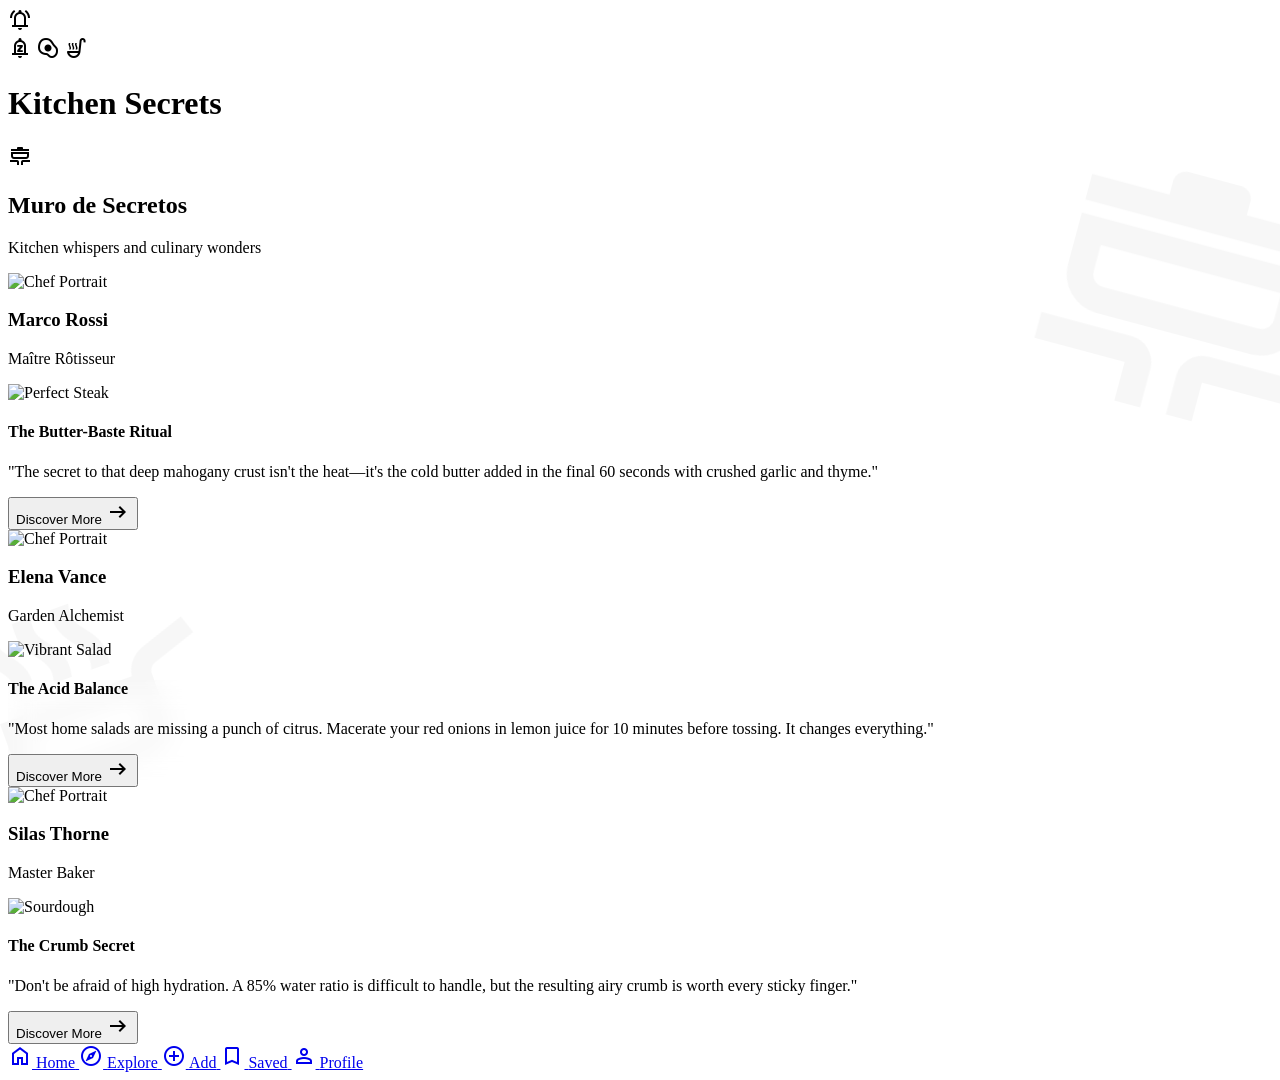
==== index.html @ 287eb317 "feat: Kitchen Secrets app v4 - Feed editorial con recetas reales (Unsplash) - Sistema XP/Badges con " ====
<!DOCTYPE html>

<html class="light" lang="es"><head>
<meta charset="utf-8"/>
<meta content="width=device-width, initial-scale=1.0" name="viewport"/>
<script src="https://cdn.tailwindcss.com?plugins=forms,container-queries"></script>
<link href="https://fonts.googleapis.com/css2?family=Plus+Jakarta+Sans:wght@400;500;600;700;800&amp;family=Be_Vietnam_Pro:wght@300;400;500;700;800&amp;display=swap" rel="stylesheet"/>
<link href="https://fonts.googleapis.com/css2?family=Material+Symbols+Outlined:wght,FILL@100..700,0..1&amp;display=swap" rel="stylesheet"/>
<link href="https://fonts.googleapis.com/css2?family=Material+Symbols+Outlined:wght,FILL@100..700,0..1&amp;display=swap" rel="stylesheet"/>
<style>
        .material-symbols-outlined {
            font-variation-settings: 'FILL' 0, 'wght' 400, 'GRAD' 0, 'opsz' 24;
            display: inline-block;
            line-height: 1;
            text-transform: none;
            letter-spacing: normal;
            word-wrap: normal;
            white-space: nowrap;
            direction: ltr;
        }
        .glass-card {
            background: rgba(255, 255, 255, 0.03);
            backdrop-filter: blur(12px);
            -webkit-backdrop-filter: blur(12px);
        }
        .watermark-pot {
            position: fixed;
            top: 15%;
            right: -5%;
            font-size: 20rem;
            opacity: 0.03;
            pointer-events: none;
            z-index: 0;
            transform: rotate(15deg);
        }
        .watermark-whisk {
            position: fixed;
            bottom: 10%;
            left: -2%;
            font-size: 15rem;
            opacity: 0.03;
            pointer-events: none;
            z-index: 0;
            transform: rotate(-20deg);
        }
    </style>
<script id="tailwind-config">
        tailwind.config = {
            darkMode: "class",
            theme: {
                extend: {
                    colors: {
                        "tertiary-dim": "#654c00",
                        "error-dim": "#a70138",
                        "on-primary-container": "#4a0800",
                        "surface-tint": "#b22200",
                        "secondary-fixed": "#6bfe9c",
                        "inverse-surface": "#000f1e",
                        "tertiary": "#745700",
                        "error": "#b41340",
                        "surface-container-lowest": "#ffffff",
                        "on-error": "#ffefef",
                        "error-container": "#f74b6d",
                        "surface": "#f2f7ff",
                        "inverse-on-surface": "#8c9fb4",
                        "surface-container-low": "#e8f2ff",
                        "primary-fixed": "#ff785a",
                        "surface-bright": "#f2f7ff",
                        "tertiary-fixed": "#ffc300",
                        "on-tertiary-container": "#574000",
                        "on-primary-fixed": "#000000",
                        "on-surface-variant": "#4b5d70",
                        "surface-container-highest": "#c4e0ff",
                        "secondary": "#006a35",
                        "primary-container": "#ff785a",
                        "on-secondary": "#cdffd4",
                        "on-tertiary-fixed": "#3f2e00",
                        "primary-dim": "#9c1c00",
                        "surface-container-high": "#cee5ff",
                        "secondary-dim": "#005c2d",
                        "background": "#f2f7ff",
                        "secondary-container": "#6bfe9c",
                        "surface-container": "#d9eaff",
                        "on-tertiary": "#fff1da",
                        "on-surface": "#1e3042",
                        "on-secondary-container": "#005f2f",
                        "surface-dim": "#bad7f8",
                        "on-primary": "#ffefec",
                        "on-background": "#1e3042",
                        "surface-variant": "#c4e0ff",
                        "outline": "#66798d",
                        "on-secondary-fixed-variant": "#006a35",
                        "on-secondary-fixed": "#004a23",
                        "outline-variant": "#9cafc5",
                        "inverse-primary": "#fe5733",
                        "primary-fixed-dim": "#ff5c39",
                        "on-tertiary-fixed-variant": "#624900",
                        "secondary-fixed-dim": "#5bef90",
                        "on-error-container": "#510017",
                        "tertiary-fixed-dim": "#eeb600",
                        "primary": "#b22200",
                        "tertiary-container": "#ffc300",
                        "on-primary-fixed-variant": "#5b0c00"
                    },
                    fontFamily: {
                        "headline": ["Plus Jakarta Sans"],
                        "body": ["Be Vietnam Pro"],
                        "label": ["Be Vietnam Pro"]
                    },
                    borderRadius: {"DEFAULT": "0.25rem", "lg": "0.5rem", "xl": "0.75rem", "full": "9999px"},
                },
            },
        }
    </script>
<style>
    body {
      min-height: max(884px, 100dvh);
    }
  </style>
  </head>
<body class="bg-[#1e3042] text-on-primary font-body antialiased min-h-screen">
<!-- Watermarks -->
<span class="material-symbols-outlined watermark-pot text-outline-variant" data-icon="cooking">cooking</span>
<span class="material-symbols-outlined watermark-whisk text-outline-variant" data-icon="skillet">skillet</span>
<!-- TopAppBar -->
<header class="fixed top-0 w-full z-50 bg-gray-900/70 backdrop-blur-xl shadow-2xl shadow-black/20 flex justify-between items-center px-6 h-20 w-full">
<div class="flex items-center gap-4">
<span class="material-symbols-outlined text-orange-700 dark:text-orange-500 text-2xl hover:scale-110 transition-transform duration-200" data-icon="notifications_active">notifications_active</span>
<div class="flex items-center gap-2">
<span class="material-symbols-outlined text-primary-fixed" data-icon="notifications_paused">notifications_paused</span>
<span class="material-symbols-outlined text-primary-fixed" data-icon="egg_alt">egg_alt</span>
<span class="material-symbols-outlined text-primary-fixed" data-icon="soup_kitchen">soup_kitchen</span>
</div>
</div>
<h1 class="text-2xl font-black text-orange-700 dark:text-orange-500 uppercase tracking-tighter font-headline">Kitchen Secrets</h1>
<div class="flex items-center gap-4">
<span class="material-symbols-outlined text-orange-700 dark:text-orange-500 text-2xl hover:scale-110 transition-transform duration-200" data-icon="cooking">cooking</span>
</div>
</header>
<main class="pt-28 pb-32 max-w-2xl mx-auto px-4 relative z-10">
<!-- Feed Title -->
<div class="mb-10 text-center">
<h2 class="font-headline text-5xl font-extrabold tracking-tighter text-surface-container-lowest mb-2">Muro de Secretos</h2>
<p class="text-outline-variant font-medium tracking-wide text-sm uppercase">Kitchen whispers and culinary wonders</p>
</div>
<!-- Social Feed List -->
<div class="flex flex-col gap-12">
<!-- Post 1: The Steak -->
<article class="group">
<div class="flex items-center gap-4 mb-4">
<div class="w-12 h-12 rounded-full overflow-hidden border-2 border-primary-fixed">
<img alt="Chef Portrait" class="w-full h-full object-cover" data-alt="Portrait of a smiling professional chef" src="https://lh3.googleusercontent.com/aida-public/[base64]"/>
</div>
<div>
<h3 class="font-headline font-bold text-white text-lg leading-tight">Marco Rossi</h3>
<p class="text-xs text-primary-fixed font-bold uppercase tracking-widest">Maître Rôtisseur</p>
</div>
</div>
<div class="relative overflow-hidden rounded-xl bg-gray-900 shadow-2xl">
<img alt="Perfect Steak" class="w-full h-[450px] object-cover group-hover:scale-105 transition-transform duration-700 ease-out" data-alt="A juicy perfectly cooked ribeye steak on a wooden board" src="https://lh3.googleusercontent.com/aida-public/[base64]"/>
<div class="absolute inset-0 bg-gradient-to-t from-black/80 via-transparent to-transparent"></div>
<div class="absolute bottom-0 left-0 p-8 w-full">
<div class="glass-card p-6 rounded-xl border border-white/10">
<h4 class="font-headline text-2xl font-bold text-white mb-2">The Butter-Baste Ritual</h4>
<p class="text-surface-container-highest/90 text-sm font-body leading-relaxed mb-6">"The secret to that deep mahogany crust isn't the heat—it's the cold butter added in the final 60 seconds with crushed garlic and thyme."</p>
<button class="bg-primary hover:bg-primary-fixed-dim text-white font-bold py-3 px-8 rounded-full flex items-center justify-center gap-2 w-full transition-all active:scale-95">
<span class="text-sm tracking-widest uppercase">Discover More</span>
<span class="material-symbols-outlined text-lg" data-icon="arrow_right_alt">arrow_right_alt</span>
</button>
</div>
</div>
</div>
</article>
<!-- Post 2: Vibrant Salad -->
<article class="group">
<div class="flex items-center gap-4 mb-4">
<div class="w-12 h-12 rounded-full overflow-hidden border-2 border-secondary-fixed">
<img alt="Chef Portrait" class="w-full h-full object-cover" data-alt="Portrait of a young female pastry chef" src="https://lh3.googleusercontent.com/aida-public/[base64]"/>
</div>
<div>
<h3 class="font-headline font-bold text-white text-lg leading-tight">Elena Vance</h3>
<p class="text-xs text-secondary-fixed font-bold uppercase tracking-widest">Garden Alchemist</p>
</div>
</div>
<div class="relative overflow-hidden rounded-xl bg-gray-900 shadow-2xl">
<img alt="Vibrant Salad" class="w-full h-[450px] object-cover group-hover:scale-105 transition-transform duration-700 ease-out" data-alt="A colorful bowl of fresh Mediterranean salad with feta and olives" src="https://lh3.googleusercontent.com/aida-public/[base64]"/>
<div class="absolute inset-0 bg-gradient-to-t from-black/80 via-transparent to-transparent"></div>
<div class="absolute bottom-0 left-0 p-8 w-full">
<div class="glass-card p-6 rounded-xl border border-white/10">
<h4 class="font-headline text-2xl font-bold text-white mb-2">The Acid Balance</h4>
<p class="text-surface-container-highest/90 text-sm font-body leading-relaxed mb-6">"Most home salads are missing a punch of citrus. Macerate your red onions in lemon juice for 10 minutes before tossing. It changes everything."</p>
<button class="bg-primary hover:bg-primary-fixed-dim text-white font-bold py-3 px-8 rounded-full flex items-center justify-center gap-2 w-full transition-all active:scale-95">
<span class="text-sm tracking-widest uppercase">Discover More</span>
<span class="material-symbols-outlined text-lg" data-icon="arrow_right_alt">arrow_right_alt</span>
</button>
</div>
</div>
</div>
</article>
<!-- Post 3: Artisan Bread -->
<article class="group">
<div class="flex items-center gap-4 mb-4">
<div class="w-12 h-12 rounded-full overflow-hidden border-2 border-tertiary-fixed">
<img alt="Chef Portrait" class="w-full h-full object-cover" data-alt="Portrait of an older artisan baker" src="https://lh3.googleusercontent.com/aida-public/[base64]"/>
</div>
<div>
<h3 class="font-headline font-bold text-white text-lg leading-tight">Silas Thorne</h3>
<p class="text-xs text-tertiary-fixed font-bold uppercase tracking-widest">Master Baker</p>
</div>
</div>
<div class="relative overflow-hidden rounded-xl bg-gray-900 shadow-2xl">
<img alt="Sourdough" class="w-full h-[450px] object-cover group-hover:scale-105 transition-transform duration-700 ease-out" data-alt="Crispy golden artisan sourdough bread being sliced" src="https://lh3.googleusercontent.com/aida-public/[base64]"/>
<div class="absolute inset-0 bg-gradient-to-t from-black/80 via-transparent to-transparent"></div>
<div class="absolute bottom-0 left-0 p-8 w-full">
<div class="glass-card p-6 rounded-xl border border-white/10">
<h4 class="font-headline text-2xl font-bold text-white mb-2">The Crumb Secret</h4>
<p class="text-surface-container-highest/90 text-sm font-body leading-relaxed mb-6">"Don't be afraid of high hydration. A 85% water ratio is difficult to handle, but the resulting airy crumb is worth every sticky finger."</p>
<button class="bg-primary hover:bg-primary-fixed-dim text-white font-bold py-3 px-8 rounded-full flex items-center justify-center gap-2 w-full transition-all active:scale-95">
<span class="text-sm tracking-widest uppercase">Discover More</span>
<span class="material-symbols-outlined text-lg" data-icon="arrow_right_alt">arrow_right_alt</span>
</button>
</div>
</div>
</div>
</article>
</div>
</main>
<!-- BottomNavBar -->
<nav class="fixed bottom-0 left-0 w-full z-50 bg-gray-900/80 backdrop-blur-2xl rounded-t-[2.5rem] border-t border-white/5 flex justify-around items-center px-4 pb-6 pt-2 shadow-[0_-10px_40px_rgba(0,0,0,0.4)]">
<a class="flex flex-col items-center justify-center text-gray-500 p-2 hover:text-orange-400 transition-colors" href="#">
<span class="material-symbols-outlined mb-1" data-icon="home">home</span>
<span class="font-['Be_Vietnam_Pro'] text-[11px] font-bold uppercase tracking-widest">Home</span>
</a>
<a class="flex flex-col items-center justify-center bg-orange-700/20 text-orange-500 rounded-full p-3 scale-110 -translate-y-2 transition-all" href="#">
<span class="material-symbols-outlined mb-1" data-icon="explore">explore</span>
<span class="font-['Be_Vietnam_Pro'] text-[11px] font-bold uppercase tracking-widest">Explore</span>
</a>
<a class="flex flex-col items-center justify-center text-gray-500 p-2 hover:text-orange-400 transition-colors" href="#">
<span class="material-symbols-outlined mb-1" data-icon="add_circle">add_circle</span>
<span class="font-['Be_Vietnam_Pro'] text-[11px] font-bold uppercase tracking-widest">Add</span>
</a>
<a class="flex flex-col items-center justify-center text-gray-500 p-2 hover:text-orange-400 transition-colors" href="#">
<span class="material-symbols-outlined mb-1" data-icon="bookmark">bookmark</span>
<span class="font-['Be_Vietnam_Pro'] text-[11px] font-bold uppercase tracking-widest">Saved</span>
</a>
<a class="flex flex-col items-center justify-center text-gray-500 p-2 hover:text-orange-400 transition-colors" href="#">
<span class="material-symbols-outlined mb-1" data-icon="person">person</span>
<span class="font-['Be_Vietnam_Pro'] text-[11px] font-bold uppercase tracking-widest">Profile</span>
</a>
</nav>
</body></html>
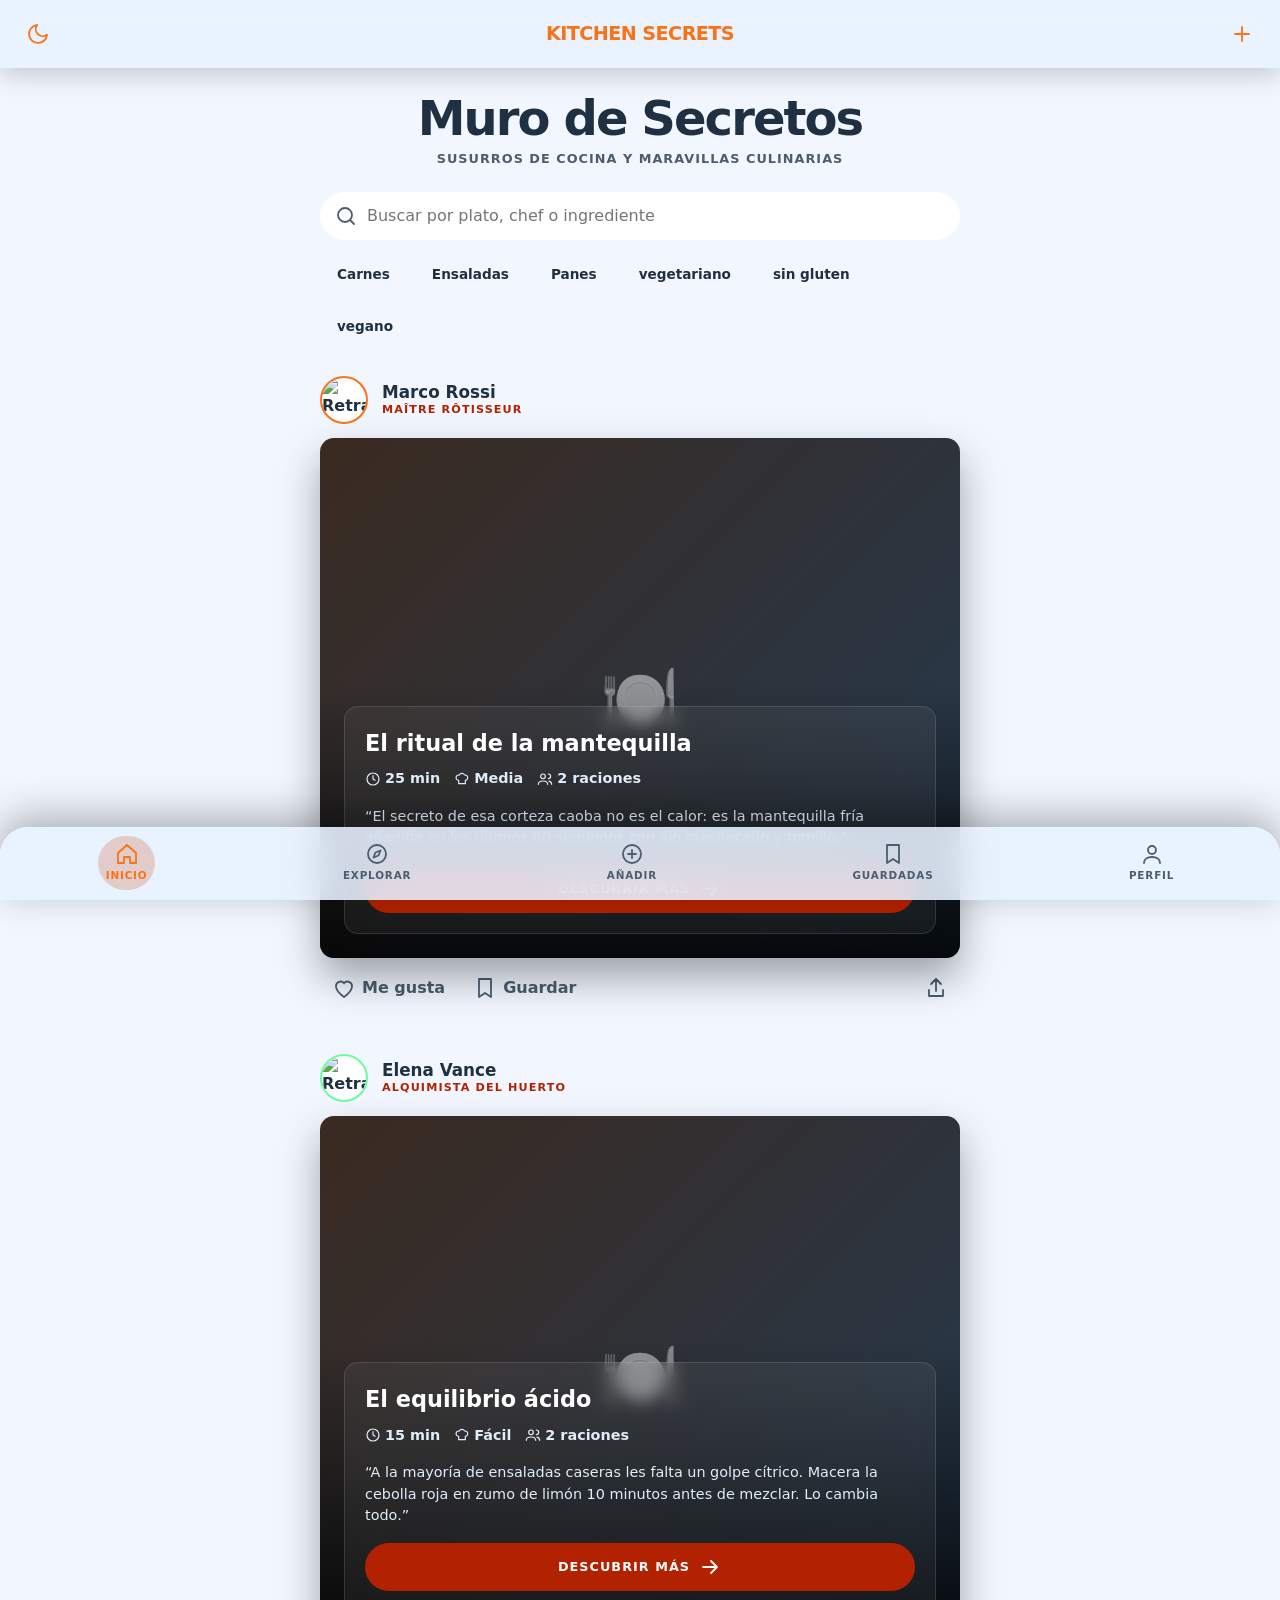
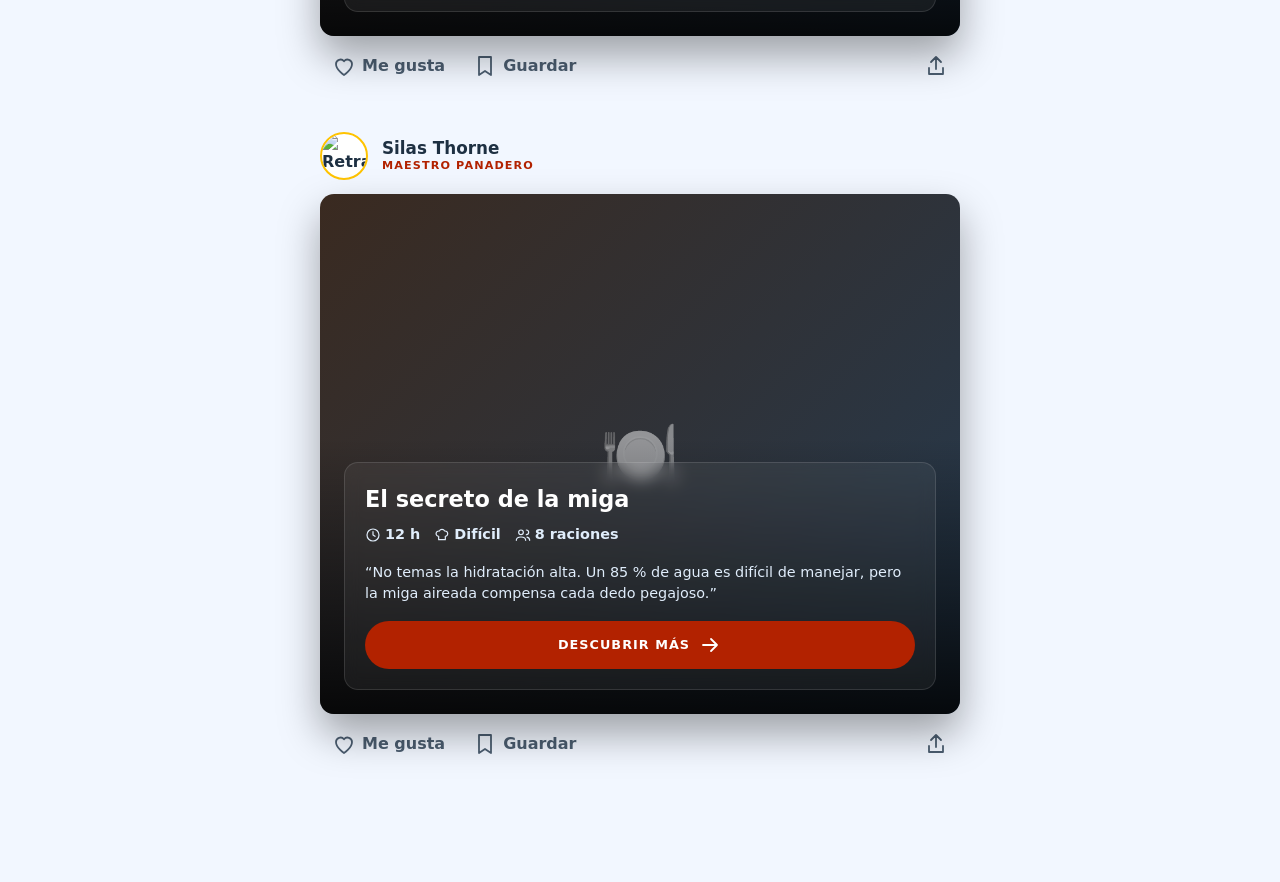
==== commit 84f93d6f: "Convierte la maqueta en una app funcional Sustituye Tailwind CDN y fuentes externas por CSS propio, " ====
--- a/index.html
+++ b/index.html
@@ -1,251 +1,34 @@
-<!DOCTYPE html>
-
-<html class="light" lang="es"><head>
-<meta charset="utf-8"/>
-<meta content="width=device-width, initial-scale=1.0" name="viewport"/>
-<script src="https://cdn.tailwindcss.com?plugins=forms,container-queries"></script>
-<link href="https://fonts.googleapis.com/css2?family=Plus+Jakarta+Sans:wght@400;500;600;700;800&amp;family=Be_Vietnam_Pro:wght@300;400;500;700;800&amp;display=swap" rel="stylesheet"/>
-<link href="https://fonts.googleapis.com/css2?family=Material+Symbols+Outlined:wght,FILL@100..700,0..1&amp;display=swap" rel="stylesheet"/>
-<link href="https://fonts.googleapis.com/css2?family=Material+Symbols+Outlined:wght,FILL@100..700,0..1&amp;display=swap" rel="stylesheet"/>
-<style>
-        .material-symbols-outlined {
-            font-variation-settings: 'FILL' 0, 'wght' 400, 'GRAD' 0, 'opsz' 24;
-            display: inline-block;
-            line-height: 1;
-            text-transform: none;
-            letter-spacing: normal;
-            word-wrap: normal;
-            white-space: nowrap;
-            direction: ltr;
-        }
-        .glass-card {
-            background: rgba(255, 255, 255, 0.03);
-            backdrop-filter: blur(12px);
-            -webkit-backdrop-filter: blur(12px);
-        }
-        .watermark-pot {
-            position: fixed;
-            top: 15%;
-            right: -5%;
-            font-size: 20rem;
-            opacity: 0.03;
-            pointer-events: none;
-            z-index: 0;
-            transform: rotate(15deg);
-        }
-        .watermark-whisk {
-            position: fixed;
-            bottom: 10%;
-            left: -2%;
-            font-size: 15rem;
-            opacity: 0.03;
-            pointer-events: none;
-            z-index: 0;
-            transform: rotate(-20deg);
-        }
-    </style>
-<script id="tailwind-config">
-        tailwind.config = {
-            darkMode: "class",
-            theme: {
-                extend: {
-                    colors: {
-                        "tertiary-dim": "#654c00",
-                        "error-dim": "#a70138",
-                        "on-primary-container": "#4a0800",
-                        "surface-tint": "#b22200",
-                        "secondary-fixed": "#6bfe9c",
-                        "inverse-surface": "#000f1e",
-                        "tertiary": "#745700",
-                        "error": "#b41340",
-                        "surface-container-lowest": "#ffffff",
-                        "on-error": "#ffefef",
-                        "error-container": "#f74b6d",
-                        "surface": "#f2f7ff",
-                        "inverse-on-surface": "#8c9fb4",
-                        "surface-container-low": "#e8f2ff",
-                        "primary-fixed": "#ff785a",
-                        "surface-bright": "#f2f7ff",
-                        "tertiary-fixed": "#ffc300",
-                        "on-tertiary-container": "#574000",
-                        "on-primary-fixed": "#000000",
-                        "on-surface-variant": "#4b5d70",
-                        "surface-container-highest": "#c4e0ff",
-                        "secondary": "#006a35",
-                        "primary-container": "#ff785a",
-                        "on-secondary": "#cdffd4",
-                        "on-tertiary-fixed": "#3f2e00",
-                        "primary-dim": "#9c1c00",
-                        "surface-container-high": "#cee5ff",
-                        "secondary-dim": "#005c2d",
-                        "background": "#f2f7ff",
-                        "secondary-container": "#6bfe9c",
-                        "surface-container": "#d9eaff",
-                        "on-tertiary": "#fff1da",
-                        "on-surface": "#1e3042",
-                        "on-secondary-container": "#005f2f",
-                        "surface-dim": "#bad7f8",
-                        "on-primary": "#ffefec",
-                        "on-background": "#1e3042",
-                        "surface-variant": "#c4e0ff",
-                        "outline": "#66798d",
-                        "on-secondary-fixed-variant": "#006a35",
-                        "on-secondary-fixed": "#004a23",
-                        "outline-variant": "#9cafc5",
-                        "inverse-primary": "#fe5733",
-                        "primary-fixed-dim": "#ff5c39",
-                        "on-tertiary-fixed-variant": "#624900",
-                        "secondary-fixed-dim": "#5bef90",
-                        "on-error-container": "#510017",
-                        "tertiary-fixed-dim": "#eeb600",
-                        "primary": "#b22200",
-                        "tertiary-container": "#ffc300",
-                        "on-primary-fixed-variant": "#5b0c00"
-                    },
-                    fontFamily: {
-                        "headline": ["Plus Jakarta Sans"],
-                        "body": ["Be Vietnam Pro"],
-                        "label": ["Be Vietnam Pro"]
-                    },
-                    borderRadius: {"DEFAULT": "0.25rem", "lg": "0.5rem", "xl": "0.75rem", "full": "9999px"},
-                },
-            },
-        }
-    </script>
-<style>
-    body {
-      min-height: max(884px, 100dvh);
-    }
-  </style>
-  </head>
-<body class="bg-[#1e3042] text-on-primary font-body antialiased min-h-screen">
-<!-- Watermarks -->
-<span class="material-symbols-outlined watermark-pot text-outline-variant" data-icon="cooking">cooking</span>
-<span class="material-symbols-outlined watermark-whisk text-outline-variant" data-icon="skillet">skillet</span>
-<!-- TopAppBar -->
-<header class="fixed top-0 w-full z-50 bg-gray-900/70 backdrop-blur-xl shadow-2xl shadow-black/20 flex justify-between items-center px-6 h-20 w-full">
-<div class="flex items-center gap-4">
-<span class="material-symbols-outlined text-orange-700 dark:text-orange-500 text-2xl hover:scale-110 transition-transform duration-200" data-icon="notifications_active">notifications_active</span>
-<div class="flex items-center gap-2">
-<span class="material-symbols-outlined text-primary-fixed" data-icon="notifications_paused">notifications_paused</span>
-<span class="material-symbols-outlined text-primary-fixed" data-icon="egg_alt">egg_alt</span>
-<span class="material-symbols-outlined text-primary-fixed" data-icon="soup_kitchen">soup_kitchen</span>
-</div>
-</div>
-<h1 class="text-2xl font-black text-orange-700 dark:text-orange-500 uppercase tracking-tighter font-headline">Kitchen Secrets</h1>
-<div class="flex items-center gap-4">
-<span class="material-symbols-outlined text-orange-700 dark:text-orange-500 text-2xl hover:scale-110 transition-transform duration-200" data-icon="cooking">cooking</span>
-</div>
+<!doctype html>
+<html lang="es">
+<head>
+<meta charset="utf-8">
+<meta name="viewport" content="width=device-width, initial-scale=1, viewport-fit=cover">
+<title>Foodgram · Muro de Secretos de cocina</title>
+<meta name="description" content="Foodgram: la red social de los secretos de cocina. Descubre, guarda y comparte recetas de chefs y cocineros caseros.">
+<meta name="theme-color" content="#1e3042">
+<meta property="og:type" content="website">
+<meta property="og:title" content="Foodgram · Muro de Secretos">
+<meta property="og:description" content="Susurros de cocina y maravillas culinarias: recetas con su secreto.">
+<link rel="manifest" href="manifest.webmanifest">
+<link rel="icon" href="data:image/svg+xml,%3Csvg xmlns='http://www.w3.org/2000/svg' viewBox='0 0 100 100'%3E%3Crect width='100' height='100' rx='22' fill='%23f97316'/%3E%3Ctext x='50' y='68' font-size='56' text-anchor='middle'%3E%F0%9F%8D%B3%3C/text%3E%3C/svg%3E">
+<link rel="stylesheet" href="css/app.css">
+</head>
+<body>
+<a class="skip" href="#contenido">Saltar al contenido</a>
+<header class="topbar">
+  <button class="icon-btn" id="theme" type="button" aria-label="Cambiar entre modo claro y oscuro">
+    <svg class="icon" viewBox="0 0 24 24" aria-hidden="true"><path d="M21 12.8A9 9 0 1 1 11.2 3a7 7 0 0 0 9.8 9.8Z"/></svg>
+  </button>
+  <h1 class="brand"><a href="#/">Kitchen Secrets</a></h1>
+  <a class="icon-btn" href="#/nueva" aria-label="Publicar una receta">
+    <svg class="icon" viewBox="0 0 24 24" aria-hidden="true"><path d="M12 5v14M5 12h14"/></svg>
+  </a>
 </header>
-<main class="pt-28 pb-32 max-w-2xl mx-auto px-4 relative z-10">
-<!-- Feed Title -->
-<div class="mb-10 text-center">
-<h2 class="font-headline text-5xl font-extrabold tracking-tighter text-surface-container-lowest mb-2">Muro de Secretos</h2>
-<p class="text-outline-variant font-medium tracking-wide text-sm uppercase">Kitchen whispers and culinary wonders</p>
-</div>
-<!-- Social Feed List -->
-<div class="flex flex-col gap-12">
-<!-- Post 1: The Steak -->
-<article class="group">
-<div class="flex items-center gap-4 mb-4">
-<div class="w-12 h-12 rounded-full overflow-hidden border-2 border-primary-fixed">
-<img alt="Chef Portrait" class="w-full h-full object-cover" data-alt="Portrait of a smiling professional chef" src="https://lh3.googleusercontent.com/aida-public/[base64]"/>
-</div>
-<div>
-<h3 class="font-headline font-bold text-white text-lg leading-tight">Marco Rossi</h3>
-<p class="text-xs text-primary-fixed font-bold uppercase tracking-widest">Maître Rôtisseur</p>
-</div>
-</div>
-<div class="relative overflow-hidden rounded-xl bg-gray-900 shadow-2xl">
-<img alt="Perfect Steak" class="w-full h-[450px] object-cover group-hover:scale-105 transition-transform duration-700 ease-out" data-alt="A juicy perfectly cooked ribeye steak on a wooden board" src="https://lh3.googleusercontent.com/aida-public/[base64]"/>
-<div class="absolute inset-0 bg-gradient-to-t from-black/80 via-transparent to-transparent"></div>
-<div class="absolute bottom-0 left-0 p-8 w-full">
-<div class="glass-card p-6 rounded-xl border border-white/10">
-<h4 class="font-headline text-2xl font-bold text-white mb-2">The Butter-Baste Ritual</h4>
-<p class="text-surface-container-highest/90 text-sm font-body leading-relaxed mb-6">"The secret to that deep mahogany crust isn't the heat—it's the cold butter added in the final 60 seconds with crushed garlic and thyme."</p>
-<button class="bg-primary hover:bg-primary-fixed-dim text-white font-bold py-3 px-8 rounded-full flex items-center justify-center gap-2 w-full transition-all active:scale-95">
-<span class="text-sm tracking-widest uppercase">Discover More</span>
-<span class="material-symbols-outlined text-lg" data-icon="arrow_right_alt">arrow_right_alt</span>
-</button>
-</div>
-</div>
-</div>
-</article>
-<!-- Post 2: Vibrant Salad -->
-<article class="group">
-<div class="flex items-center gap-4 mb-4">
-<div class="w-12 h-12 rounded-full overflow-hidden border-2 border-secondary-fixed">
-<img alt="Chef Portrait" class="w-full h-full object-cover" data-alt="Portrait of a young female pastry chef" src="https://lh3.googleusercontent.com/aida-public/[base64]"/>
-</div>
-<div>
-<h3 class="font-headline font-bold text-white text-lg leading-tight">Elena Vance</h3>
-<p class="text-xs text-secondary-fixed font-bold uppercase tracking-widest">Garden Alchemist</p>
-</div>
-</div>
-<div class="relative overflow-hidden rounded-xl bg-gray-900 shadow-2xl">
-<img alt="Vibrant Salad" class="w-full h-[450px] object-cover group-hover:scale-105 transition-transform duration-700 ease-out" data-alt="A colorful bowl of fresh Mediterranean salad with feta and olives" src="https://lh3.googleusercontent.com/aida-public/[base64]"/>
-<div class="absolute inset-0 bg-gradient-to-t from-black/80 via-transparent to-transparent"></div>
-<div class="absolute bottom-0 left-0 p-8 w-full">
-<div class="glass-card p-6 rounded-xl border border-white/10">
-<h4 class="font-headline text-2xl font-bold text-white mb-2">The Acid Balance</h4>
-<p class="text-surface-container-highest/90 text-sm font-body leading-relaxed mb-6">"Most home salads are missing a punch of citrus. Macerate your red onions in lemon juice for 10 minutes before tossing. It changes everything."</p>
-<button class="bg-primary hover:bg-primary-fixed-dim text-white font-bold py-3 px-8 rounded-full flex items-center justify-center gap-2 w-full transition-all active:scale-95">
-<span class="text-sm tracking-widest uppercase">Discover More</span>
-<span class="material-symbols-outlined text-lg" data-icon="arrow_right_alt">arrow_right_alt</span>
-</button>
-</div>
-</div>
-</div>
-</article>
-<!-- Post 3: Artisan Bread -->
-<article class="group">
-<div class="flex items-center gap-4 mb-4">
-<div class="w-12 h-12 rounded-full overflow-hidden border-2 border-tertiary-fixed">
-<img alt="Chef Portrait" class="w-full h-full object-cover" data-alt="Portrait of an older artisan baker" src="https://lh3.googleusercontent.com/aida-public/[base64]"/>
-</div>
-<div>
-<h3 class="font-headline font-bold text-white text-lg leading-tight">Silas Thorne</h3>
-<p class="text-xs text-tertiary-fixed font-bold uppercase tracking-widest">Master Baker</p>
-</div>
-</div>
-<div class="relative overflow-hidden rounded-xl bg-gray-900 shadow-2xl">
-<img alt="Sourdough" class="w-full h-[450px] object-cover group-hover:scale-105 transition-transform duration-700 ease-out" data-alt="Crispy golden artisan sourdough bread being sliced" src="https://lh3.googleusercontent.com/aida-public/[base64]"/>
-<div class="absolute inset-0 bg-gradient-to-t from-black/80 via-transparent to-transparent"></div>
-<div class="absolute bottom-0 left-0 p-8 w-full">
-<div class="glass-card p-6 rounded-xl border border-white/10">
-<h4 class="font-headline text-2xl font-bold text-white mb-2">The Crumb Secret</h4>
-<p class="text-surface-container-highest/90 text-sm font-body leading-relaxed mb-6">"Don't be afraid of high hydration. A 85% water ratio is difficult to handle, but the resulting airy crumb is worth every sticky finger."</p>
-<button class="bg-primary hover:bg-primary-fixed-dim text-white font-bold py-3 px-8 rounded-full flex items-center justify-center gap-2 w-full transition-all active:scale-95">
-<span class="text-sm tracking-widest uppercase">Discover More</span>
-<span class="material-symbols-outlined text-lg" data-icon="arrow_right_alt">arrow_right_alt</span>
-</button>
-</div>
-</div>
-</div>
-</article>
-</div>
-</main>
-<!-- BottomNavBar -->
-<nav class="fixed bottom-0 left-0 w-full z-50 bg-gray-900/80 backdrop-blur-2xl rounded-t-[2.5rem] border-t border-white/5 flex justify-around items-center px-4 pb-6 pt-2 shadow-[0_-10px_40px_rgba(0,0,0,0.4)]">
-<a class="flex flex-col items-center justify-center text-gray-500 p-2 hover:text-orange-400 transition-colors" href="#">
-<span class="material-symbols-outlined mb-1" data-icon="home">home</span>
-<span class="font-['Be_Vietnam_Pro'] text-[11px] font-bold uppercase tracking-widest">Home</span>
-</a>
-<a class="flex flex-col items-center justify-center bg-orange-700/20 text-orange-500 rounded-full p-3 scale-110 -translate-y-2 transition-all" href="#">
-<span class="material-symbols-outlined mb-1" data-icon="explore">explore</span>
-<span class="font-['Be_Vietnam_Pro'] text-[11px] font-bold uppercase tracking-widest">Explore</span>
-</a>
-<a class="flex flex-col items-center justify-center text-gray-500 p-2 hover:text-orange-400 transition-colors" href="#">
-<span class="material-symbols-outlined mb-1" data-icon="add_circle">add_circle</span>
-<span class="font-['Be_Vietnam_Pro'] text-[11px] font-bold uppercase tracking-widest">Add</span>
-</a>
-<a class="flex flex-col items-center justify-center text-gray-500 p-2 hover:text-orange-400 transition-colors" href="#">
-<span class="material-symbols-outlined mb-1" data-icon="bookmark">bookmark</span>
-<span class="font-['Be_Vietnam_Pro'] text-[11px] font-bold uppercase tracking-widest">Saved</span>
-</a>
-<a class="flex flex-col items-center justify-center text-gray-500 p-2 hover:text-orange-400 transition-colors" href="#">
-<span class="material-symbols-outlined mb-1" data-icon="person">person</span>
-<span class="font-['Be_Vietnam_Pro'] text-[11px] font-bold uppercase tracking-widest">Profile</span>
-</a>
-</nav>
-</body></html>+<main id="contenido" tabindex="-1" aria-live="polite"></main>
+<nav class="bottom" aria-label="Principal"></nav>
+<div class="toast" id="toast" role="status" hidden></div>
+<noscript><p class="notice">Foodgram necesita JavaScript para funcionar.</p></noscript>
+<script src="js/data.js"></script>
+<script src="js/app.js"></script>
+</body>
+</html>
--- a/css/app.css
+++ b/css/app.css
@@ -0,0 +1,114 @@
+:root{
+  --bg:#1e3042;--bg-2:#17252f;--surface:#243a50;--text:#f2f7ff;--muted:#a9bbd0;
+  --primary:#ff785a;--primary-dim:#e0512f;--orange:#f97316;--green:#6bfe9c;--yellow:#ffc300;
+  --radius:14px;--nav-h:76px;--head-h:68px;
+  --font:"Plus Jakarta Sans","Be Vietnam Pro",system-ui,-apple-system,"Segoe UI",Roboto,sans-serif;
+}
+:root[data-theme="light"]{--bg:#f2f7ff;--bg-2:#e8f2ff;--surface:#fff;--text:#1e3042;--muted:#4b5d70;--primary:#b22200;--primary-dim:#9c1c00}
+@media (prefers-color-scheme:light){:root:not([data-theme="dark"]){--bg:#f2f7ff;--bg-2:#e8f2ff;--surface:#fff;--text:#1e3042;--muted:#4b5d70;--primary:#b22200;--primary-dim:#9c1c00}}
+*{box-sizing:border-box}
+html{color-scheme:dark light}
+body{margin:0;background:var(--bg);color:var(--text);font-family:var(--font);line-height:1.5;min-height:100dvh;-webkit-font-smoothing:antialiased}
+a{color:inherit}
+button,input,select,textarea{font:inherit;color:inherit}
+:focus-visible{outline:3px solid var(--yellow);outline-offset:2px;border-radius:6px}
+.sr-only{position:absolute;width:1px;height:1px;overflow:hidden;clip:rect(0 0 0 0);white-space:nowrap}
+.skip{position:absolute;left:-999px;top:8px;background:var(--yellow);color:#000;padding:8px 12px;border-radius:8px;z-index:100}
+.skip:focus{left:8px}
+.icon{width:24px;height:24px;fill:none;stroke:currentColor;stroke-width:1.8;stroke-linecap:round;stroke-linejoin:round;flex:none}
+.icon.filled{fill:currentColor}
+
+.topbar{position:fixed;inset:0 0 auto 0;height:var(--head-h);z-index:50;display:flex;align-items:center;justify-content:space-between;padding:0 16px;background:color-mix(in srgb,var(--bg-2) 85%,transparent);backdrop-filter:blur(12px);box-shadow:0 8px 24px rgba(0,0,0,.18)}
+.brand{margin:0;font-size:1.2rem;font-weight:800;letter-spacing:-.03em;text-transform:uppercase;color:var(--orange)}
+.brand a{text-decoration:none}
+.icon-btn{display:inline-grid;place-items:center;min-width:44px;min-height:44px;border:0;border-radius:999px;background:transparent;cursor:pointer;color:var(--orange)}
+.icon-btn:hover{background:rgba(249,115,22,.15)}
+
+main{max-width:672px;margin:0 auto;padding:calc(var(--head-h) + 24px) 16px calc(var(--nav-h) + 40px)}
+.page-title{text-align:center;margin:0 0 4px;font-size:clamp(2rem,8vw,3rem);font-weight:800;letter-spacing:-.04em;line-height:1.1}
+.page-sub{text-align:center;margin:0 0 24px;color:var(--muted);font-size:.8rem;text-transform:uppercase;letter-spacing:.08em;font-weight:600}
+
+.tools{display:flex;flex-direction:column;gap:12px;margin-bottom:28px}
+.search{position:relative}
+.search .icon{position:absolute;left:14px;top:50%;transform:translateY(-50%);color:var(--muted)}
+.search input{width:100%;min-height:48px;padding:0 16px 0 46px;border-radius:999px;border:1px solid rgba(255,255,255,.12);background:var(--surface)}
+.chips{display:flex;gap:8px;flex-wrap:wrap}
+.chip{min-height:44px;padding:0 16px;border-radius:999px;border:1px solid rgba(255,255,255,.18);background:transparent;cursor:pointer;font-weight:600;font-size:.85rem}
+.chip[aria-pressed="true"]{background:var(--primary);border-color:var(--primary);color:#fff}
+
+.feed{display:flex;flex-direction:column;gap:44px}
+.post-head{display:flex;align-items:center;gap:14px;margin-bottom:14px;text-decoration:none}
+.avatar{width:48px;height:48px;border-radius:50%;object-fit:cover;border:2px solid var(--primary);background:var(--surface);display:grid;place-items:center;font-weight:800;overflow:hidden}
+.avatar.orange{border-color:var(--orange)}.avatar.green{border-color:var(--green)}.avatar.yellow{border-color:var(--yellow)}
+.post-head h3{margin:0;font-size:1.05rem;line-height:1.2}
+.post-head p{margin:0;font-size:.7rem;font-weight:700;letter-spacing:.1em;text-transform:uppercase;color:var(--primary)}
+.media{position:relative;overflow:hidden;border-radius:var(--radius);background:linear-gradient(135deg,#3a2a20,#243a50);box-shadow:0 20px 40px rgba(0,0,0,.35);aspect-ratio:4/5;max-height:520px;width:100%}
+.media img{width:100%;height:100%;object-fit:cover;display:block;transition:transform .7s ease-out}
+.card:hover .media img{transform:scale(1.04)}
+.media .fallback{position:absolute;inset:0;display:grid;place-items:center;font-size:4rem;opacity:.5}
+.overlay{position:absolute;inset:auto 0 0 0;padding:24px;background:linear-gradient(to top,rgba(0,0,0,.85),transparent)}
+.glass{padding:20px;border-radius:var(--radius);border:1px solid rgba(255,255,255,.12);background:rgba(255,255,255,.06);backdrop-filter:blur(8px);color:#fff}
+.glass h4{margin:0 0 8px;font-size:1.4rem}
+.glass p{margin:0 0 16px;font-size:.9rem;color:#e0edfb}
+.meta{display:flex;gap:14px;flex-wrap:wrap;margin:0 0 14px;font-size:.78rem;font-weight:600;color:#cfe3fb}
+.meta span{display:inline-flex;align-items:center;gap:4px}
+.meta .icon{width:16px;height:16px}
+.btn{display:inline-flex;align-items:center;justify-content:center;gap:8px;min-height:48px;padding:0 28px;border:0;border-radius:999px;background:var(--primary);color:#fff;font-weight:700;letter-spacing:.08em;text-transform:uppercase;font-size:.8rem;cursor:pointer;text-decoration:none;transition:transform .15s,background .15s}
+.btn:hover{background:var(--primary-dim)}.btn:active{transform:scale(.96)}
+.btn.block{width:100%}.btn.ghost{background:transparent;border:1px solid currentColor}
+.actions{display:flex;gap:4px;margin-top:8px;align-items:center}
+.act{display:inline-flex;align-items:center;gap:6px;min-height:44px;padding:0 12px;border:0;border-radius:999px;background:transparent;cursor:pointer;color:var(--muted);font-weight:600}
+.act:hover{color:var(--text)}
+.act[aria-pressed="true"]{color:var(--primary)}
+.act[aria-pressed="true"] .icon{fill:currentColor}
+.spacer{flex:1}
+
+.empty,.notice{padding:36px 16px;text-align:center;color:var(--muted)}
+.empty .btn{margin-top:16px}
+.skeleton{height:420px;border-radius:var(--radius);background:linear-gradient(90deg,var(--surface),var(--bg-2),var(--surface));background-size:200% 100%;animation:sk 1.2s infinite}
+@keyframes sk{to{background-position:-200% 0}}
+
+.detail h2{font-size:2rem;margin:16px 0 8px;letter-spacing:-.03em;line-height:1.15}
+.detail .quote{font-style:italic;color:var(--muted);border-left:3px solid var(--primary);padding-left:14px;margin:16px 0}
+.detail h3{margin:28px 0 10px;font-size:1.1rem}
+.detail ul,.detail ol{padding-left:22px;margin:0}
+.detail li{margin:6px 0}
+.detail .media{aspect-ratio:16/10}
+.back{display:inline-flex;align-items:center;gap:6px;min-height:44px;color:var(--muted);text-decoration:none;font-weight:600}
+.tags{display:flex;gap:8px;flex-wrap:wrap;margin:8px 0}
+.tag{padding:2px 10px;border-radius:999px;background:var(--surface);font-size:.75rem;font-weight:600;color:var(--muted)}
+.chk li{list-style:none;margin-left:-22px}
+.chk label{display:flex;gap:10px;align-items:flex-start;min-height:32px;cursor:pointer}
+.chk input:checked+span{text-decoration:line-through;opacity:.55}
+
+.cats{display:grid;grid-template-columns:repeat(2,1fr);gap:12px;margin-bottom:28px}
+.cat{display:flex;flex-direction:column;gap:6px;padding:18px;border-radius:var(--radius);background:var(--surface);border:0;text-align:left;cursor:pointer;min-height:96px}
+.cat strong{font-size:1.05rem}.cat small{color:var(--muted)}
+.section-title{margin:28px 0 12px;font-size:1.1rem}
+.mini{display:flex;gap:12px;align-items:center;padding:10px;border-radius:var(--radius);background:var(--surface);text-decoration:none;margin-bottom:10px}
+.mini img,.mini .ph{width:72px;height:72px;border-radius:10px;object-fit:cover;background:var(--bg-2);flex:none;display:grid;place-items:center;font-size:1.6rem}
+.mini h4{margin:0;font-size:.95rem}.mini p{margin:0;font-size:.78rem;color:var(--muted)}
+
+form.new{display:flex;flex-direction:column;gap:16px}
+.field{display:flex;flex-direction:column;gap:6px}
+.field label{font-weight:700;font-size:.85rem}
+.field input,.field select,.field textarea{min-height:48px;padding:10px 14px;border-radius:12px;border:1px solid rgba(255,255,255,.15);background:var(--surface);width:100%}
+.field textarea{min-height:110px;resize:vertical}
+.field .hint{font-size:.75rem;color:var(--muted)}
+.row{display:grid;grid-template-columns:1fr 1fr;gap:12px}
+.preview{max-height:200px;border-radius:12px;object-fit:cover;width:100%}
+
+.profile{text-align:center}
+.profile .avatar{width:96px;height:96px;margin:0 auto 12px;font-size:2rem}
+.stats{display:flex;justify-content:center;gap:28px;margin:16px 0 24px}
+.stats b{display:block;font-size:1.4rem}.stats span{font-size:.75rem;color:var(--muted);text-transform:uppercase;letter-spacing:.06em}
+.profile .mini{text-align:left}
+
+.bottom{position:fixed;inset:auto 0 0 0;z-index:50;display:flex;justify-content:space-around;align-items:center;padding:8px 8px calc(10px + env(safe-area-inset-bottom));background:color-mix(in srgb,var(--bg-2) 88%,transparent);backdrop-filter:blur(16px);border-radius:28px 28px 0 0;border-top:1px solid rgba(255,255,255,.06);box-shadow:0 -10px 40px rgba(0,0,0,.3)}
+.bottom a{display:flex;flex-direction:column;align-items:center;gap:2px;min-width:56px;min-height:48px;padding:6px 8px;border-radius:999px;text-decoration:none;color:var(--muted);font-size:.65rem;font-weight:700;text-transform:uppercase;letter-spacing:.08em;transition:color .2s}
+.bottom a:hover{color:var(--orange)}
+.bottom a[aria-current="page"]{color:var(--orange);background:rgba(194,65,12,.22)}
+.toast{position:fixed;left:50%;bottom:calc(var(--nav-h) + 16px + env(safe-area-inset-bottom));transform:translateX(-50%);background:var(--yellow);color:#000;padding:10px 18px;border-radius:999px;font-weight:700;font-size:.85rem;z-index:80;box-shadow:0 8px 24px rgba(0,0,0,.35)}
+.toast[hidden]{display:none}
+@media (prefers-reduced-motion:reduce){*,*::before,*::after{animation:none!important;transition:none!important;scroll-behavior:auto!important}}
+@media (min-width:700px){.cats{grid-template-columns:repeat(3,1fr)}}
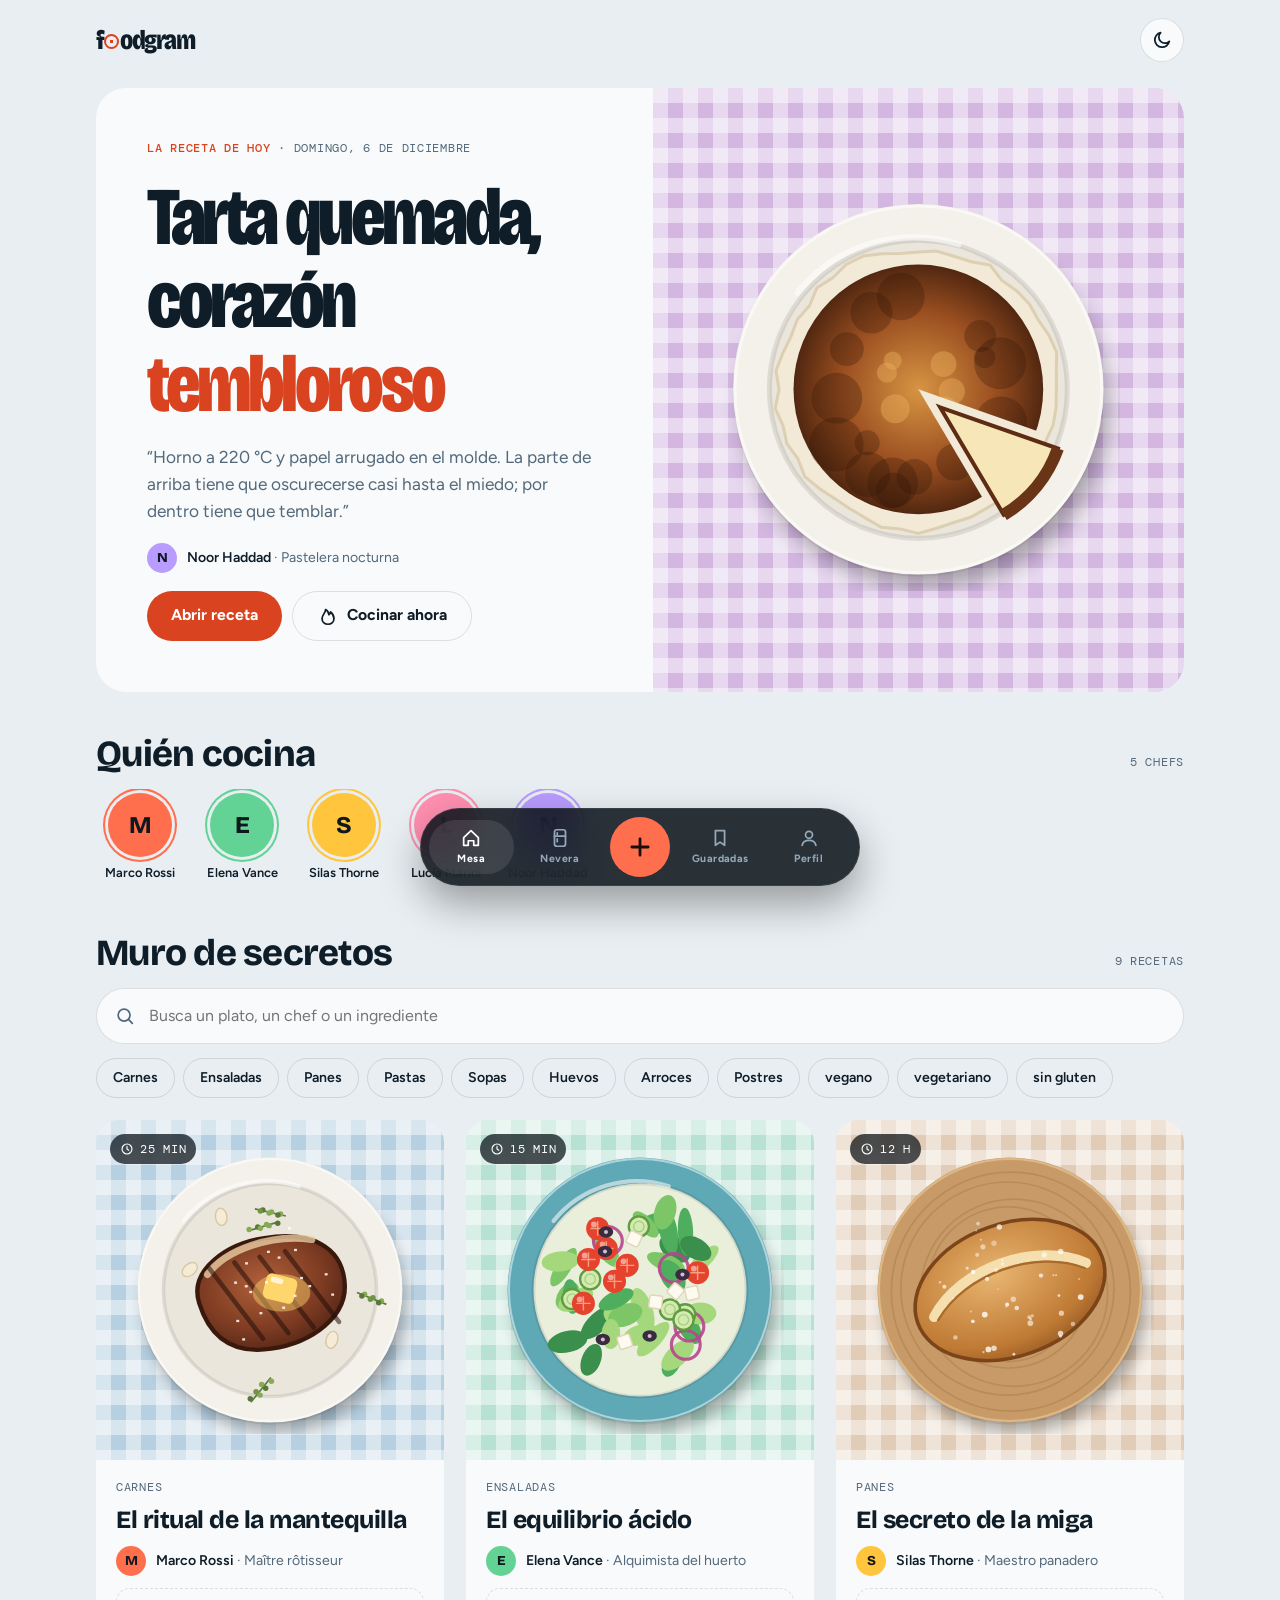
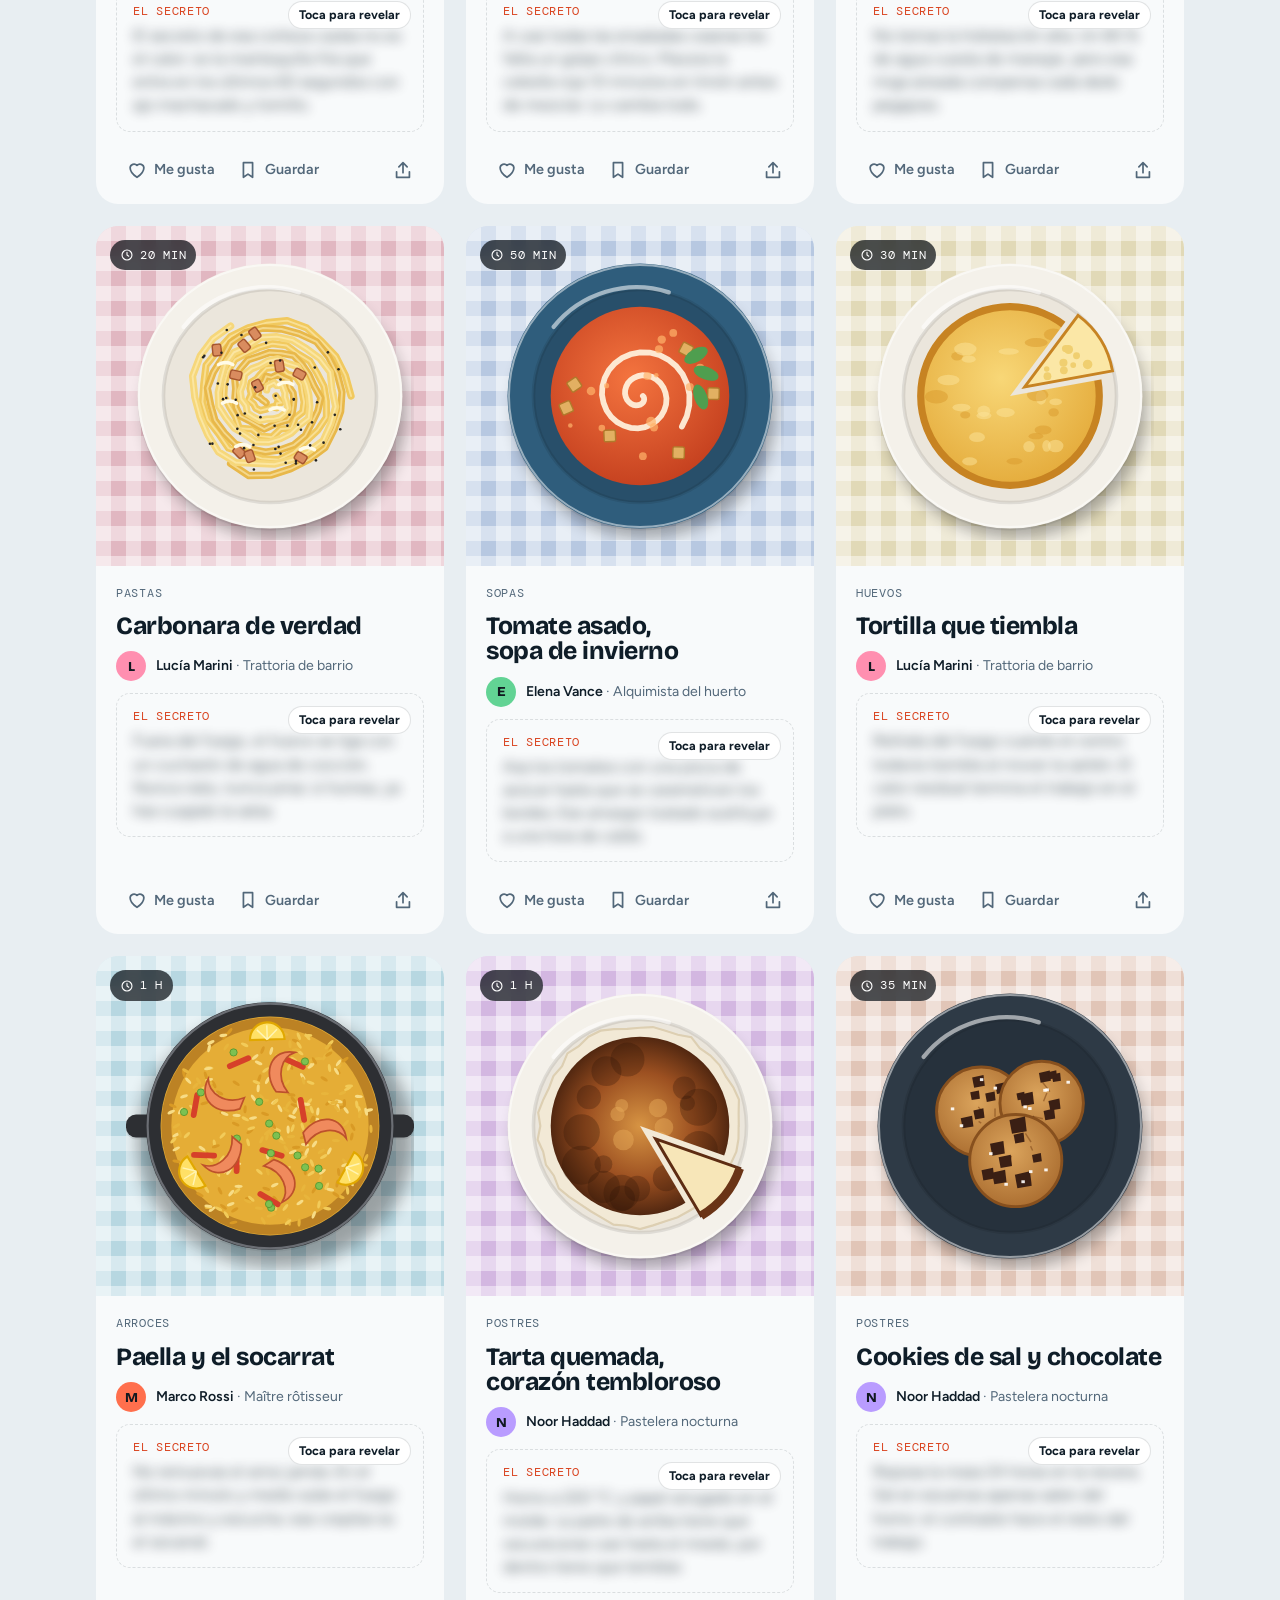
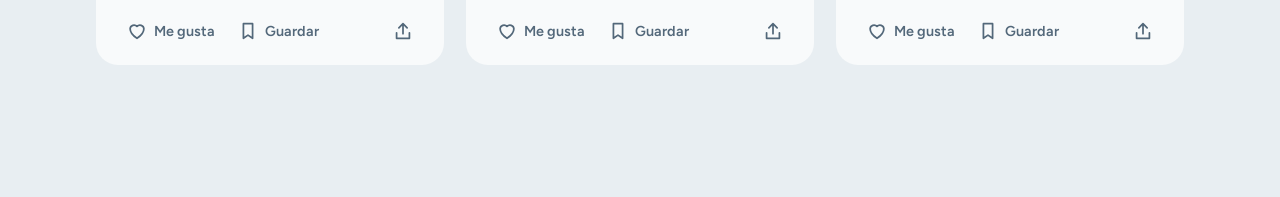
==== commit 4df74cc1: "Rediseña Foodgram: platos ilustrados, modo cocina y nevera Platos generados en SVG sobre manteles de" ====
--- a/index.html
+++ b/index.html
@@ -3,32 +3,36 @@
 <head>
 <meta charset="utf-8">
 <meta name="viewport" content="width=device-width, initial-scale=1, viewport-fit=cover">
-<title>Foodgram · Muro de Secretos de cocina</title>
-<meta name="description" content="Foodgram: la red social de los secretos de cocina. Descubre, guarda y comparte recetas de chefs y cocineros caseros.">
-<meta name="theme-color" content="#1e3042">
+<title>Foodgram</title>
+<meta name="description" content="Foodgram: recetas con su secreto. Gira el plato, ajusta raciones, cocina paso a paso con temporizador y descubre qué puedes hacer con lo que hay en tu nevera.">
+<meta name="theme-color" content="#0d1922">
 <meta property="og:type" content="website">
-<meta property="og:title" content="Foodgram · Muro de Secretos">
-<meta property="og:description" content="Susurros de cocina y maravillas culinarias: recetas con su secreto.">
+<meta property="og:title" content="Foodgram · Recetas con secreto">
+<meta property="og:description" content="Cada receta guarda un truco. Gira el plato, revela el secreto y cocina paso a paso.">
 <link rel="manifest" href="manifest.webmanifest">
-<link rel="icon" href="data:image/svg+xml,%3Csvg xmlns='http://www.w3.org/2000/svg' viewBox='0 0 100 100'%3E%3Crect width='100' height='100' rx='22' fill='%23f97316'/%3E%3Ctext x='50' y='68' font-size='56' text-anchor='middle'%3E%F0%9F%8D%B3%3C/text%3E%3C/svg%3E">
+<link rel="icon" href="data:image/svg+xml,%3Csvg xmlns='http://www.w3.org/2000/svg' viewBox='0 0 100 100'%3E%3Ccircle cx='50' cy='50' r='46' fill='%23f4f1ea'/%3E%3Ccircle cx='50' cy='50' r='30' fill='none' stroke='%23ff6f4d' stroke-width='10'/%3E%3Ccircle cx='50' cy='50' r='9' fill='%23ff6f4d'/%3E%3C/svg%3E">
+<link rel="preconnect" href="https://fonts.googleapis.com">
+<link rel="preconnect" href="https://fonts.gstatic.com" crossorigin>
+<link rel="stylesheet" href="https://fonts.googleapis.com/css2?family=Bricolage+Grotesque:opsz,wdth,wght@12..96,75..100,400..800&family=DM+Mono:wght@400;500&family=Figtree:wght@400;500;600;700&display=swap">
 <link rel="stylesheet" href="css/app.css">
 </head>
 <body>
+<!--APP-->
 <a class="skip" href="#contenido">Saltar al contenido</a>
-<header class="topbar">
-  <button class="icon-btn" id="theme" type="button" aria-label="Cambiar entre modo claro y oscuro">
-    <svg class="icon" viewBox="0 0 24 24" aria-hidden="true"><path d="M21 12.8A9 9 0 1 1 11.2 3a7 7 0 0 0 9.8 9.8Z"/></svg>
-  </button>
-  <h1 class="brand"><a href="#/">Kitchen Secrets</a></h1>
-  <a class="icon-btn" href="#/nueva" aria-label="Publicar una receta">
-    <svg class="icon" viewBox="0 0 24 24" aria-hidden="true"><path d="M12 5v14M5 12h14"/></svg>
-  </a>
+<header class="wrap top">
+  <a class="wordmark" href="#/" data-go="" aria-label="Foodgram, inicio">f<span class="o" aria-hidden="true"></span>odgram</a>
+  <div class="top-actions">
+    <button class="icon-btn" id="theme" type="button" aria-label="Cambiar entre modo claro y oscuro"><svg class="icon" viewBox="0 0 24 24" aria-hidden="true"><path d="M20 13.5A8 8 0 1 1 10.5 4a6.5 6.5 0 0 0 9.5 9.5Z"/></svg></button>
+  </div>
 </header>
-<main id="contenido" tabindex="-1" aria-live="polite"></main>
-<nav class="bottom" aria-label="Principal"></nav>
+<main id="contenido" class="wrap" tabindex="-1"></main>
+<nav class="dock" id="dock" aria-label="Principal"></nav>
+<div class="cook" id="cook" role="dialog" aria-modal="true" aria-label="Modo cocina" hidden></div>
 <div class="toast" id="toast" role="status" hidden></div>
-<noscript><p class="notice">Foodgram necesita JavaScript para funcionar.</p></noscript>
+<noscript><p class="wrap">Foodgram necesita JavaScript.</p></noscript>
+<!--/APP-->
 <script src="js/data.js"></script>
+<script src="js/plates.js"></script>
 <script src="js/app.js"></script>
 </body>
 </html>
--- a/css/app.css
+++ b/css/app.css
@@ -1,114 +1,276 @@
+/* Mesa vista desde arriba: platos ilustrados sobre manteles de cuadros, una columna en móvil y rejilla en escritorio. */
 :root{
-  --bg:#1e3042;--bg-2:#17252f;--surface:#243a50;--text:#f2f7ff;--muted:#a9bbd0;
-  --primary:#ff785a;--primary-dim:#e0512f;--orange:#f97316;--green:#6bfe9c;--yellow:#ffc300;
-  --radius:14px;--nav-h:76px;--head-h:68px;
-  --font:"Plus Jakarta Sans","Be Vietnam Pro",system-ui,-apple-system,"Segoe UI",Roboto,sans-serif;
+  --bg:#0d1922;--surface:#142634;--surface-2:#1b3245;--line:rgba(220,236,248,.12);
+  --ink:#eef4f8;--muted:#8ea5b7;--salsa:#ff6f4d;--salsa-ink:#1a0d08;--azafran:#ffc53d;--albahaca:#62d394;
+  --mantel-l:24%;--mantel-s:36%;--cuadro:rgba(255,255,255,.07);
+  --display:"Bricolage Grotesque","Arial Narrow",system-ui,sans-serif;
+  --body:"Figtree",system-ui,-apple-system,"Segoe UI",Roboto,sans-serif;
+  --mono:"DM Mono",ui-monospace,"SFMono-Regular",Menlo,monospace;
+  --r:22px;--nav:84px;
+  color-scheme:dark;
 }
-:root[data-theme="light"]{--bg:#f2f7ff;--bg-2:#e8f2ff;--surface:#fff;--text:#1e3042;--muted:#4b5d70;--primary:#b22200;--primary-dim:#9c1c00}
-@media (prefers-color-scheme:light){:root:not([data-theme="dark"]){--bg:#f2f7ff;--bg-2:#e8f2ff;--surface:#fff;--text:#1e3042;--muted:#4b5d70;--primary:#b22200;--primary-dim:#9c1c00}}
+@media (prefers-color-scheme:light){:root:not([data-theme="dark"]){
+  --bg:#e8eef2;--surface:#f8fafb;--surface-2:#ffffff;--line:rgba(13,25,34,.12);
+  --ink:#0f1d28;--muted:#53687a;--salsa:#d9431f;--salsa-ink:#fff;--azafran:#b77d00;--albahaca:#1f8a52;
+  --mantel-l:80%;--mantel-s:42%;--cuadro:rgba(255,255,255,.45);color-scheme:light}}
+:root[data-theme="light"]{
+  --bg:#e8eef2;--surface:#f8fafb;--surface-2:#ffffff;--line:rgba(13,25,34,.12);
+  --ink:#0f1d28;--muted:#53687a;--salsa:#d9431f;--salsa-ink:#fff;--azafran:#b77d00;--albahaca:#1f8a52;
+  --mantel-l:80%;--mantel-s:42%;--cuadro:rgba(255,255,255,.45);color-scheme:light}
+
 *{box-sizing:border-box}
-html{color-scheme:dark light}
-body{margin:0;background:var(--bg);color:var(--text);font-family:var(--font);line-height:1.5;min-height:100dvh;-webkit-font-smoothing:antialiased}
+html{-webkit-text-size-adjust:100%}
+body{margin:0;background:var(--bg);color:var(--ink);font-family:var(--body);font-size:16px;line-height:1.55;-webkit-font-smoothing:antialiased;min-height:100dvh}
 a{color:inherit}
 button,input,select,textarea{font:inherit;color:inherit}
-:focus-visible{outline:3px solid var(--yellow);outline-offset:2px;border-radius:6px}
+button{cursor:pointer}
+h1,h2,h3,h4{font-family:var(--display);line-height:1.02;margin:0;text-wrap:balance;letter-spacing:-.02em}
+p{margin:0}
+:focus-visible{outline:3px solid var(--azafran);outline-offset:3px;border-radius:8px}
 .sr-only{position:absolute;width:1px;height:1px;overflow:hidden;clip:rect(0 0 0 0);white-space:nowrap}
-.skip{position:absolute;left:-999px;top:8px;background:var(--yellow);color:#000;padding:8px 12px;border-radius:8px;z-index:100}
-.skip:focus{left:8px}
-.icon{width:24px;height:24px;fill:none;stroke:currentColor;stroke-width:1.8;stroke-linecap:round;stroke-linejoin:round;flex:none}
-.icon.filled{fill:currentColor}
-
-.topbar{position:fixed;inset:0 0 auto 0;height:var(--head-h);z-index:50;display:flex;align-items:center;justify-content:space-between;padding:0 16px;background:color-mix(in srgb,var(--bg-2) 85%,transparent);backdrop-filter:blur(12px);box-shadow:0 8px 24px rgba(0,0,0,.18)}
-.brand{margin:0;font-size:1.2rem;font-weight:800;letter-spacing:-.03em;text-transform:uppercase;color:var(--orange)}
-.brand a{text-decoration:none}
-.icon-btn{display:inline-grid;place-items:center;min-width:44px;min-height:44px;border:0;border-radius:999px;background:transparent;cursor:pointer;color:var(--orange)}
-.icon-btn:hover{background:rgba(249,115,22,.15)}
-
-main{max-width:672px;margin:0 auto;padding:calc(var(--head-h) + 24px) 16px calc(var(--nav-h) + 40px)}
-.page-title{text-align:center;margin:0 0 4px;font-size:clamp(2rem,8vw,3rem);font-weight:800;letter-spacing:-.04em;line-height:1.1}
-.page-sub{text-align:center;margin:0 0 24px;color:var(--muted);font-size:.8rem;text-transform:uppercase;letter-spacing:.08em;font-weight:600}
-
-.tools{display:flex;flex-direction:column;gap:12px;margin-bottom:28px}
+.skip{position:absolute;left:-999px;top:12px;z-index:200;background:var(--azafran);color:#000;padding:10px 14px;border-radius:10px;font-weight:700}
+.skip:focus{left:12px}
+.mono{font-family:var(--mono);font-size:.74rem;letter-spacing:.06em;text-transform:uppercase}
+.icon{width:22px;height:22px;fill:none;stroke:currentColor;stroke-width:1.9;stroke-linecap:round;stroke-linejoin:round;flex:none}
+
+.wrap{max-width:1120px;margin:0 auto;padding-left:max(16px,env(safe-area-inset-left,0px));padding-right:max(16px,env(safe-area-inset-right,0px))}
+main.wrap{padding-block:8px calc(var(--nav) + 48px + env(safe-area-inset-bottom,0px))}
+
+/* Cabecera */
+.top{display:flex;align-items:center;justify-content:space-between;gap:12px;padding-block:18px 10px}
+.wordmark{font-family:var(--display);font-weight:800;font-size:1.7rem;letter-spacing:-.05em;text-decoration:none;display:inline-flex;align-items:center;font-variation-settings:"wdth" 80}
+.wordmark .o{display:inline-block;width:.56em;height:.56em;margin:0 .02em;border-radius:50%;border:.11em solid var(--salsa);position:relative;top:.06em;background:radial-gradient(circle,var(--salsa) 0 22%,transparent 24%)}
+.top-actions{display:flex;gap:6px}
+.icon-btn{display:inline-grid;place-items:center;width:44px;height:44px;border-radius:50%;border:1px solid var(--line);background:var(--surface);text-decoration:none}
+.icon-btn:hover{border-color:var(--salsa);color:var(--salsa)}
+
+/* Mantel de cuadros vichy */
+.mantel{--h:200;background-color:hsl(var(--h) var(--mantel-s) var(--mantel-l));
+  background-image:linear-gradient(90deg,var(--cuadro) 50%,transparent 50%),linear-gradient(var(--cuadro) 50%,transparent 50%);
+  background-size:30px 30px;position:relative;overflow:hidden}
+.plate{display:block;width:100%;height:auto;filter:drop-shadow(0 2px 0 rgba(0,0,0,.08))}
+
+/* Portada */
+.hero{display:grid;grid-template-columns:1.05fr 1fr;align-items:center;gap:0;border-radius:calc(var(--r) + 8px);overflow:hidden;background:var(--surface);margin-top:8px}
+.hero-txt{padding:clamp(24px,4vw,56px);display:flex;flex-direction:column;gap:18px;min-width:0}
+.hero-txt h2{font-size:clamp(2.6rem,6.4vw,5.2rem);font-weight:800;letter-spacing:-.045em;font-variation-settings:"wdth" 78}
+.hero-txt h2 em{font-style:normal;color:var(--salsa)}
+.eyebrow{color:var(--muted)}
+.eyebrow b{color:var(--salsa);font-weight:500}
+.hero-quote{font-size:1.08rem;color:var(--muted);max-width:44ch}
+.hero-plate{padding:clamp(24px,5vw,64px);display:grid;place-items:center;min-height:100%}
+.hero-plate .spin{width:min(100%,440px)}
+.spin{touch-action:none;cursor:grab;transition:transform .5s cubic-bezier(.2,.8,.2,1)}
+.spin.dragging{transition:none;cursor:grabbing}
+.hero-plate .spin svg{animation:girar 90s linear infinite}
+@keyframes girar{to{transform:rotate(360deg)}}
+.btns{display:flex;gap:10px;flex-wrap:wrap}
+.btn{display:inline-flex;align-items:center;justify-content:center;gap:8px;min-height:50px;padding:0 24px;border-radius:999px;border:0;background:var(--salsa);color:var(--salsa-ink);font-weight:700;text-decoration:none;font-size:.98rem;transition:transform .15s ease,filter .15s}
+.btn:hover{filter:brightness(1.08)}.btn:active{transform:scale(.97)}
+.btn.ghost{background:transparent;color:var(--ink);border:1.5px solid var(--line)}
+.btn.ghost:hover{border-color:var(--ink)}
+.btn.block{width:100%}
+
+/* Chefs */
+.section-h{display:flex;align-items:baseline;justify-content:space-between;gap:12px;margin:44px 0 16px}
+.section-h h2{font-size:clamp(1.6rem,3.4vw,2.3rem);font-weight:750}
+.chefs{display:flex;gap:18px;overflow-x:auto;padding:4px 2px 10px;scrollbar-width:none}
+.chefs::-webkit-scrollbar{display:none}
+.chef-chip{display:flex;flex-direction:column;align-items:center;gap:8px;text-decoration:none;min-width:84px;text-align:center}
+.chef-chip small{font-size:.8rem;font-weight:600;line-height:1.2}
+.av{--c:var(--salsa);width:64px;height:64px;border-radius:50%;display:grid;place-items:center;font-family:var(--display);font-weight:800;font-size:1.5rem;color:#10181f;background:var(--c);box-shadow:0 0 0 3px var(--bg),0 0 0 5px var(--c);flex:none}
+.av.sm{width:30px;height:30px;font-size:.85rem;box-shadow:none}
+.av.lg{width:104px;height:104px;font-size:2.6rem}
+
+/* Herramientas */
+.tools{display:flex;flex-direction:column;gap:14px}
 .search{position:relative}
-.search .icon{position:absolute;left:14px;top:50%;transform:translateY(-50%);color:var(--muted)}
-.search input{width:100%;min-height:48px;padding:0 16px 0 46px;border-radius:999px;border:1px solid rgba(255,255,255,.12);background:var(--surface)}
+.search .icon{position:absolute;left:18px;top:50%;transform:translateY(-50%);color:var(--muted)}
+.search input{width:100%;min-height:56px;padding:0 20px 0 52px;border-radius:999px;border:1.5px solid var(--line);background:var(--surface);font-size:1rem}
+.search input:focus{border-color:var(--salsa);outline:none}
 .chips{display:flex;gap:8px;flex-wrap:wrap}
-.chip{min-height:44px;padding:0 16px;border-radius:999px;border:1px solid rgba(255,255,255,.18);background:transparent;cursor:pointer;font-weight:600;font-size:.85rem}
-.chip[aria-pressed="true"]{background:var(--primary);border-color:var(--primary);color:#fff}
-
-.feed{display:flex;flex-direction:column;gap:44px}
-.post-head{display:flex;align-items:center;gap:14px;margin-bottom:14px;text-decoration:none}
-.avatar{width:48px;height:48px;border-radius:50%;object-fit:cover;border:2px solid var(--primary);background:var(--surface);display:grid;place-items:center;font-weight:800;overflow:hidden}
-.avatar.orange{border-color:var(--orange)}.avatar.green{border-color:var(--green)}.avatar.yellow{border-color:var(--yellow)}
-.post-head h3{margin:0;font-size:1.05rem;line-height:1.2}
-.post-head p{margin:0;font-size:.7rem;font-weight:700;letter-spacing:.1em;text-transform:uppercase;color:var(--primary)}
-.media{position:relative;overflow:hidden;border-radius:var(--radius);background:linear-gradient(135deg,#3a2a20,#243a50);box-shadow:0 20px 40px rgba(0,0,0,.35);aspect-ratio:4/5;max-height:520px;width:100%}
-.media img{width:100%;height:100%;object-fit:cover;display:block;transition:transform .7s ease-out}
-.card:hover .media img{transform:scale(1.04)}
-.media .fallback{position:absolute;inset:0;display:grid;place-items:center;font-size:4rem;opacity:.5}
-.overlay{position:absolute;inset:auto 0 0 0;padding:24px;background:linear-gradient(to top,rgba(0,0,0,.85),transparent)}
-.glass{padding:20px;border-radius:var(--radius);border:1px solid rgba(255,255,255,.12);background:rgba(255,255,255,.06);backdrop-filter:blur(8px);color:#fff}
-.glass h4{margin:0 0 8px;font-size:1.4rem}
-.glass p{margin:0 0 16px;font-size:.9rem;color:#e0edfb}
-.meta{display:flex;gap:14px;flex-wrap:wrap;margin:0 0 14px;font-size:.78rem;font-weight:600;color:#cfe3fb}
-.meta span{display:inline-flex;align-items:center;gap:4px}
-.meta .icon{width:16px;height:16px}
-.btn{display:inline-flex;align-items:center;justify-content:center;gap:8px;min-height:48px;padding:0 28px;border:0;border-radius:999px;background:var(--primary);color:#fff;font-weight:700;letter-spacing:.08em;text-transform:uppercase;font-size:.8rem;cursor:pointer;text-decoration:none;transition:transform .15s,background .15s}
-.btn:hover{background:var(--primary-dim)}.btn:active{transform:scale(.96)}
-.btn.block{width:100%}.btn.ghost{background:transparent;border:1px solid currentColor}
-.actions{display:flex;gap:4px;margin-top:8px;align-items:center}
-.act{display:inline-flex;align-items:center;gap:6px;min-height:44px;padding:0 12px;border:0;border-radius:999px;background:transparent;cursor:pointer;color:var(--muted);font-weight:600}
-.act:hover{color:var(--text)}
-.act[aria-pressed="true"]{color:var(--primary)}
+.chip{min-height:40px;padding:0 16px;border-radius:999px;border:1.5px solid var(--line);background:transparent;font-weight:600;font-size:.88rem;display:inline-flex;align-items:center;gap:6px}
+.chip:hover{border-color:var(--muted)}
+.chip[aria-pressed="true"]{background:var(--ink);color:var(--bg);border-color:var(--ink)}
+.count{color:var(--muted)}
+
+/* Fichas */
+.grid{display:grid;grid-template-columns:repeat(auto-fill,minmax(300px,1fr));gap:22px;margin-top:22px}
+.ficha{background:var(--surface);border-radius:var(--r);overflow:hidden;display:flex;flex-direction:column}
+.ficha-plate{display:block;padding:26px 30px;text-decoration:none}
+.ficha-plate .plate{transition:transform .8s cubic-bezier(.2,.8,.2,1)}
+.ficha:hover .ficha-plate .plate{transform:rotate(24deg) scale(1.03)}
+.ficha-plate .tag-time{position:absolute;top:14px;left:14px;background:rgba(10,16,22,.72);color:#fff;padding:6px 10px;border-radius:999px;display:flex;align-items:center;gap:6px;backdrop-filter:blur(6px)}
+.ficha-plate .tag-time .icon{width:14px;height:14px}
+.ficha-body{padding:18px 20px 12px;display:flex;flex-direction:column;gap:12px;flex:1}
+.ficha-body h3{font-size:1.55rem;font-weight:750}
+.ficha-body h3 a{text-decoration:none}
+.ficha-body h3 a:hover{color:var(--salsa)}
+.by{display:flex;align-items:center;gap:10px;font-size:.88rem;color:var(--muted);text-decoration:none}
+.by b{color:var(--ink);font-weight:600}
+
+/* Sello del secreto */
+.seal{position:relative;display:block;width:100%;text-align:left;padding:14px 16px;border-radius:14px;border:1.5px dashed var(--line);background:transparent;line-height:1.45}
+.seal .mono{color:var(--salsa);display:block;margin-bottom:4px}
+.seal-text{display:block;transition:filter .5s ease,opacity .5s}
+.seal[aria-expanded="false"] .seal-text{filter:blur(6px);opacity:.7;user-select:none}
+.seal-cta{position:absolute;right:12px;top:12px;font-size:.78rem;font-weight:700;color:var(--ink);background:var(--surface-2);border:1px solid var(--line);padding:4px 10px;border-radius:999px}
+.seal[aria-expanded="true"] .seal-cta{display:none}
+.seal:hover{border-color:var(--salsa)}
+
+.actions{display:flex;align-items:center;gap:2px;margin-top:auto;padding-top:4px}
+.act{display:inline-flex;align-items:center;gap:6px;min-height:44px;padding:0 10px;border:0;border-radius:999px;background:transparent;color:var(--muted);font-weight:600;font-size:.9rem}
+.act:hover{color:var(--ink);background:var(--surface-2)}
+.act[aria-pressed="true"]{color:var(--salsa)}
 .act[aria-pressed="true"] .icon{fill:currentColor}
+.act.pop .icon{animation:pop .4s ease}
+@keyframes pop{40%{transform:scale(1.35)}}
 .spacer{flex:1}
 
-.empty,.notice{padding:36px 16px;text-align:center;color:var(--muted)}
-.empty .btn{margin-top:16px}
-.skeleton{height:420px;border-radius:var(--radius);background:linear-gradient(90deg,var(--surface),var(--bg-2),var(--surface));background-size:200% 100%;animation:sk 1.2s infinite}
-@keyframes sk{to{background-position:-200% 0}}
-
-.detail h2{font-size:2rem;margin:16px 0 8px;letter-spacing:-.03em;line-height:1.15}
-.detail .quote{font-style:italic;color:var(--muted);border-left:3px solid var(--primary);padding-left:14px;margin:16px 0}
-.detail h3{margin:28px 0 10px;font-size:1.1rem}
-.detail ul,.detail ol{padding-left:22px;margin:0}
-.detail li{margin:6px 0}
-.detail .media{aspect-ratio:16/10}
-.back{display:inline-flex;align-items:center;gap:6px;min-height:44px;color:var(--muted);text-decoration:none;font-weight:600}
-.tags{display:flex;gap:8px;flex-wrap:wrap;margin:8px 0}
-.tag{padding:2px 10px;border-radius:999px;background:var(--surface);font-size:.75rem;font-weight:600;color:var(--muted)}
-.chk li{list-style:none;margin-left:-22px}
-.chk label{display:flex;gap:10px;align-items:flex-start;min-height:32px;cursor:pointer}
-.chk input:checked+span{text-decoration:line-through;opacity:.55}
-
-.cats{display:grid;grid-template-columns:repeat(2,1fr);gap:12px;margin-bottom:28px}
-.cat{display:flex;flex-direction:column;gap:6px;padding:18px;border-radius:var(--radius);background:var(--surface);border:0;text-align:left;cursor:pointer;min-height:96px}
-.cat strong{font-size:1.05rem}.cat small{color:var(--muted)}
-.section-title{margin:28px 0 12px;font-size:1.1rem}
-.mini{display:flex;gap:12px;align-items:center;padding:10px;border-radius:var(--radius);background:var(--surface);text-decoration:none;margin-bottom:10px}
-.mini img,.mini .ph{width:72px;height:72px;border-radius:10px;object-fit:cover;background:var(--bg-2);flex:none;display:grid;place-items:center;font-size:1.6rem}
-.mini h4{margin:0;font-size:.95rem}.mini p{margin:0;font-size:.78rem;color:var(--muted)}
-
-form.new{display:flex;flex-direction:column;gap:16px}
-.field{display:flex;flex-direction:column;gap:6px}
-.field label{font-weight:700;font-size:.85rem}
-.field input,.field select,.field textarea{min-height:48px;padding:10px 14px;border-radius:12px;border:1px solid rgba(255,255,255,.15);background:var(--surface);width:100%}
-.field textarea{min-height:110px;resize:vertical}
-.field .hint{font-size:.75rem;color:var(--muted)}
-.row{display:grid;grid-template-columns:1fr 1fr;gap:12px}
-.preview{max-height:200px;border-radius:12px;object-fit:cover;width:100%}
-
-.profile{text-align:center}
-.profile .avatar{width:96px;height:96px;margin:0 auto 12px;font-size:2rem}
-.stats{display:flex;justify-content:center;gap:28px;margin:16px 0 24px}
-.stats b{display:block;font-size:1.4rem}.stats span{font-size:.75rem;color:var(--muted);text-transform:uppercase;letter-spacing:.06em}
-.profile .mini{text-align:left}
-
-.bottom{position:fixed;inset:auto 0 0 0;z-index:50;display:flex;justify-content:space-around;align-items:center;padding:8px 8px calc(10px + env(safe-area-inset-bottom));background:color-mix(in srgb,var(--bg-2) 88%,transparent);backdrop-filter:blur(16px);border-radius:28px 28px 0 0;border-top:1px solid rgba(255,255,255,.06);box-shadow:0 -10px 40px rgba(0,0,0,.3)}
-.bottom a{display:flex;flex-direction:column;align-items:center;gap:2px;min-width:56px;min-height:48px;padding:6px 8px;border-radius:999px;text-decoration:none;color:var(--muted);font-size:.65rem;font-weight:700;text-transform:uppercase;letter-spacing:.08em;transition:color .2s}
-.bottom a:hover{color:var(--orange)}
-.bottom a[aria-current="page"]{color:var(--orange);background:rgba(194,65,12,.22)}
-.toast{position:fixed;left:50%;bottom:calc(var(--nav-h) + 16px + env(safe-area-inset-bottom));transform:translateX(-50%);background:var(--yellow);color:#000;padding:10px 18px;border-radius:999px;font-weight:700;font-size:.85rem;z-index:80;box-shadow:0 8px 24px rgba(0,0,0,.35)}
-.toast[hidden]{display:none}
-@media (prefers-reduced-motion:reduce){*,*::before,*::after{animation:none!important;transition:none!important;scroll-behavior:auto!important}}
-@media (min-width:700px){.cats{grid-template-columns:repeat(3,1fr)}}
+/* Receta */
+.back{display:inline-flex;align-items:center;gap:6px;min-height:44px;padding:0 4px;border:0;background:none;color:var(--muted);font-weight:600;text-decoration:none}
+.back:hover{color:var(--ink)}
+.rec{display:grid;grid-template-columns:minmax(0,1fr) minmax(0,1fr);gap:clamp(24px,4vw,56px);align-items:start;margin-top:8px}
+.rec-plate{border-radius:calc(var(--r) + 8px);padding:clamp(24px,5vw,56px);position:sticky;top:16px}
+.rec-plate .hint{position:absolute;bottom:14px;left:0;right:0;text-align:center;color:#fff;opacity:.7}
+.rec-info{display:flex;flex-direction:column;gap:22px;min-width:0}
+.rec-info h1{font-size:clamp(2.4rem,5.4vw,4.2rem);font-weight:800;letter-spacing:-.045em;font-variation-settings:"wdth" 80}
+.facts{display:grid;grid-template-columns:repeat(3,1fr);border:1.5px solid var(--line);border-radius:16px;overflow:hidden}
+.fact{padding:14px 16px;display:flex;flex-direction:column;gap:4px;border-right:1.5px solid var(--line)}
+.fact:last-child{border-right:0}
+.fact .mono{color:var(--muted)}
+.fact b{font-family:var(--display);font-size:1.35rem;font-weight:700;font-variant-numeric:tabular-nums}
+.dots{display:inline-flex;gap:5px;align-items:center;height:1.35rem}
+.dots i{width:10px;height:10px;border-radius:50%;background:var(--line)}
+.dots i.on{background:var(--salsa)}
+.tags{display:flex;gap:8px;flex-wrap:wrap}
+.tag{padding:4px 12px;border-radius:999px;background:var(--surface-2);font-size:.8rem;font-weight:600;color:var(--muted)}
+.box{background:var(--surface);border-radius:var(--r);padding:22px}
+.box-h{display:flex;align-items:center;justify-content:space-between;gap:12px;margin-bottom:12px;flex-wrap:wrap}
+.box-h h2{font-size:1.5rem;font-weight:750}
+.stepper{display:inline-flex;align-items:center;border:1.5px solid var(--line);border-radius:999px}
+.stepper button{width:44px;height:44px;border:0;background:none;border-radius:50%;font-size:1.3rem;font-weight:700}
+.stepper button:hover{color:var(--salsa)}
+.stepper output{min-width:96px;text-align:center;font-weight:700;font-variant-numeric:tabular-nums}
+.ings{list-style:none;margin:0;padding:0;display:flex;flex-direction:column}
+.ings li{border-top:1px solid var(--line)}
+.ings li:first-child{border-top:0}
+.ings label{display:grid;grid-template-columns:24px 86px 1fr;gap:12px;align-items:center;min-height:48px;cursor:pointer;padding:4px 0}
+.ings input{width:20px;height:20px;accent-color:var(--salsa)}
+.ings .q{font-family:var(--mono);font-size:.88rem;font-variant-numeric:tabular-nums;color:var(--salsa)}
+.ings input:checked~span{text-decoration:line-through;opacity:.45}
+.steps{list-style:none;margin:0;padding:0;counter-reset:s;display:flex;flex-direction:column;gap:4px}
+.steps li{counter-increment:s;display:grid;grid-template-columns:44px 1fr;gap:12px;padding:12px 0;border-top:1px solid var(--line)}
+.steps li:first-child{border-top:0}
+.steps li::before{content:counter(s);font-family:var(--display);font-size:1.6rem;font-weight:800;color:var(--salsa);line-height:1}
+.steps .tmr{margin-top:8px;display:inline-flex;align-items:center;gap:6px;min-height:36px;padding:0 12px;border-radius:999px;border:1.5px solid var(--line);background:none;font-size:.82rem;font-weight:700}
+.steps .tmr:hover{border-color:var(--salsa);color:var(--salsa)}
+.steps .tmr .icon{width:16px;height:16px}
+
+/* Modo cocina */
+.cook{position:fixed;inset:0;z-index:120;background:#0a1219;color:#f3f7fa;display:flex;flex-direction:column;
+  padding:calc(16px + env(safe-area-inset-top,0px)) max(16px,env(safe-area-inset-right,0px)) calc(20px + env(safe-area-inset-bottom,0px)) max(16px,env(safe-area-inset-left,0px))}
+.cook[hidden]{display:none}
+.cook-top{display:flex;align-items:center;justify-content:space-between;gap:12px;max-width:900px;width:100%;margin:0 auto}
+.cook-top .mono{color:#8ea5b7}
+.cook .icon-btn{background:#142634;border-color:rgba(255,255,255,.14);color:#fff}
+.bars{display:flex;gap:6px;max-width:900px;width:100%;margin:16px auto 0}
+.bars i{flex:1;height:5px;border-radius:5px;background:rgba(255,255,255,.14)}
+.bars i.on{background:#ff6f4d}
+.cook-body{flex:1;display:flex;flex-direction:column;justify-content:center;gap:28px;max-width:900px;width:100%;margin:0 auto;min-height:0;overflow:auto;padding-block:20px}
+.cook-n{font-family:var(--display);font-weight:800;font-size:clamp(4rem,14vw,9rem);line-height:.8;color:#ff6f4d;letter-spacing:-.06em}
+.cook-step{font-family:var(--display);font-size:clamp(1.7rem,4.6vw,3.2rem);font-weight:600;line-height:1.12;letter-spacing:-.02em;font-variation-settings:"wdth" 90}
+.timer{display:flex;align-items:center;gap:20px;flex-wrap:wrap}
+.ring{width:118px;height:118px;flex:none}
+.ring circle{fill:none;stroke-width:9}
+.ring .bg{stroke:rgba(255,255,255,.12)}
+.ring .fg{stroke:#ffc53d;stroke-linecap:round;transform:rotate(-90deg);transform-origin:50% 50%;transition:stroke-dashoffset .3s linear}
+.ring text{fill:#fff;font-family:var(--mono);font-size:20px;text-anchor:middle;dominant-baseline:central;font-variant-numeric:tabular-nums}
+.timer.done .fg{stroke:#62d394}
+.timer.done{animation:flash 1s ease 3}
+@keyframes flash{50%{opacity:.35}}
+.cook .btn.ghost{color:#fff;border-color:rgba(255,255,255,.25)}
+.cook-nav{display:flex;gap:12px;max-width:900px;width:100%;margin:0 auto}
+.cook-nav .btn{flex:1;min-height:60px;font-size:1.05rem}
+
+/* Nevera */
+.fridge-intro{max-width:56ch;color:var(--muted);margin-top:10px}
+.pantry{display:flex;flex-wrap:wrap;gap:8px;margin-top:22px}
+.pantry .chip[aria-pressed="true"]{background:var(--albahaca);border-color:var(--albahaca);color:#06140c}
+.match{display:grid;grid-template-columns:92px 1fr;gap:16px;align-items:center;padding:14px;border-radius:var(--r);background:var(--surface);text-decoration:none}
+.match + .match{margin-top:12px}
+.match .mantel{border-radius:16px;padding:8px}
+.match h3{font-size:1.25rem;font-weight:700}
+.meter{height:8px;border-radius:8px;background:var(--line);margin:10px 0 6px;overflow:hidden}
+.meter i{display:block;height:100%;background:var(--albahaca);border-radius:8px}
+.match p{font-size:.86rem;color:var(--muted)}
+.match p b{color:var(--ink);font-weight:600}
+
+/* Listas */
+.mini{display:grid;grid-template-columns:72px 1fr auto;gap:14px;align-items:center;padding:10px;border-radius:18px;background:var(--surface);text-decoration:none}
+.mini + .mini{margin-top:10px}
+.mini .mantel{border-radius:14px;padding:6px}
+.mini h3{font-size:1.1rem;font-weight:700}
+.mini p{font-size:.82rem;color:var(--muted)}
+.empty{text-align:center;padding:48px 16px;color:var(--muted);display:flex;flex-direction:column;align-items:center;gap:16px}
+.empty .plate-e{width:120px;opacity:.85}
+
+.page-h{margin:20px 0 6px}
+.page-h h1{font-size:clamp(2.4rem,6vw,4rem);font-weight:800;letter-spacing:-.045em;font-variation-settings:"wdth" 80}
+.page-h p{color:var(--muted);margin-top:8px;max-width:56ch}
+
+/* Perfil */
+.profile{display:flex;align-items:center;gap:22px;flex-wrap:wrap;margin:24px 0}
+.profile h1{font-size:clamp(2rem,5vw,3rem);font-weight:800}
+.profile p{color:var(--muted)}
+.stats{display:grid;grid-template-columns:repeat(3,1fr);gap:12px;margin:8px 0 28px}
+.stat{background:var(--surface);border-radius:18px;padding:16px}
+.stat b{display:block;font-family:var(--display);font-size:2rem;font-weight:800;font-variant-numeric:tabular-nums}
+.stat span{color:var(--muted)}
+
+/* Formulario */
+form.new{display:grid;gap:18px;max-width:720px;margin-top:20px}
+.field{display:flex;flex-direction:column;gap:8px;min-width:0}
+.field>label,.field legend{font-weight:700;font-size:.92rem;padding:0}
+fieldset.field{border:0;margin:0;padding:0}
+.field input,.field select,.field textarea{min-height:52px;padding:12px 16px;border-radius:14px;border:1.5px solid var(--line);background:var(--surface);width:100%}
+.field input:focus,.field select:focus,.field textarea:focus{border-color:var(--salsa);outline:none}
+.field textarea{min-height:120px;resize:vertical;line-height:1.5}
+.hint{font-size:.8rem;color:var(--muted)}
+.row{display:grid;grid-template-columns:repeat(auto-fit,minmax(150px,1fr));gap:14px}
+.platepick{display:grid;grid-template-columns:repeat(auto-fill,minmax(84px,1fr));gap:10px}
+.platepick label{display:flex;flex-direction:column;align-items:center;gap:4px;padding:8px;border-radius:16px;border:1.5px solid var(--line);cursor:pointer;font-size:.78rem;font-weight:600}
+.platepick input{position:absolute;opacity:0;pointer-events:none}
+.platepick input:checked+label{border-color:var(--salsa);background:var(--surface-2)}
+.platepick input:focus-visible+label{outline:3px solid var(--azafran);outline-offset:2px}
+.form-error{color:var(--salsa);font-weight:600}
+
+/* Navegación */
+.dock{position:fixed;left:50%;transform:translateX(-50%);bottom:calc(14px + env(safe-area-inset-bottom,0px));z-index:60;display:flex;align-items:center;gap:4px;padding:8px;border-radius:999px;background:rgba(10,18,25,.86);backdrop-filter:blur(18px);-webkit-backdrop-filter:blur(18px);box-shadow:0 18px 40px rgba(0,0,0,.35);border:1px solid rgba(255,255,255,.08);width:min(440px,calc(100% - 24px))}
+.dock a{flex:1;display:flex;flex-direction:column;align-items:center;gap:2px;min-height:54px;justify-content:center;border-radius:999px;color:#93a9ba;text-decoration:none;font-size:.66rem;font-weight:700;letter-spacing:.04em}
+.dock a:hover{color:#fff}
+.dock a[aria-current="page"]{color:#fff;background:rgba(255,255,255,.1)}
+.dock a.add{flex:0 0 60px;height:60px;min-height:60px;border-radius:50%;background:#ff6f4d;color:#1a0d08;margin:0 4px}
+.dock a.add .icon{width:28px;height:28px;stroke-width:2.4}
+.dock a.add[aria-current="page"]{background:#ffc53d}
+
+.toast{position:fixed;left:50%;transform:translateX(-50%);bottom:calc(var(--nav) + 26px + env(safe-area-inset-bottom,0px));z-index:130;background:var(--ink);color:var(--bg);padding:12px 20px;border-radius:999px;font-weight:700;font-size:.9rem;box-shadow:0 12px 30px rgba(0,0,0,.3);max-width:calc(100% - 32px)}
+
+.view{animation:entra .35s ease both}
+@keyframes entra{from{opacity:.4;transform:translateY(8px)}}
+
+@media (max-width:820px){
+  .hero{grid-template-columns:1fr}
+  .hero-plate{order:-1;padding:28px 40px 8px}
+  .hero-plate .spin{width:min(100%,340px)}
+  .rec{grid-template-columns:1fr}
+  .rec-plate{position:relative;top:0}
+}
+@media (max-width:420px){
+  .facts{grid-template-columns:1fr 1fr 1fr}
+  .fact{padding:12px 10px}
+  .fact b{font-size:1.1rem}
+  .ings label{grid-template-columns:24px 72px 1fr}
+  .grid{grid-template-columns:1fr}
+}
+@media (prefers-reduced-motion:reduce){*,*::before,*::after{animation:none!important;transition:none!important}}
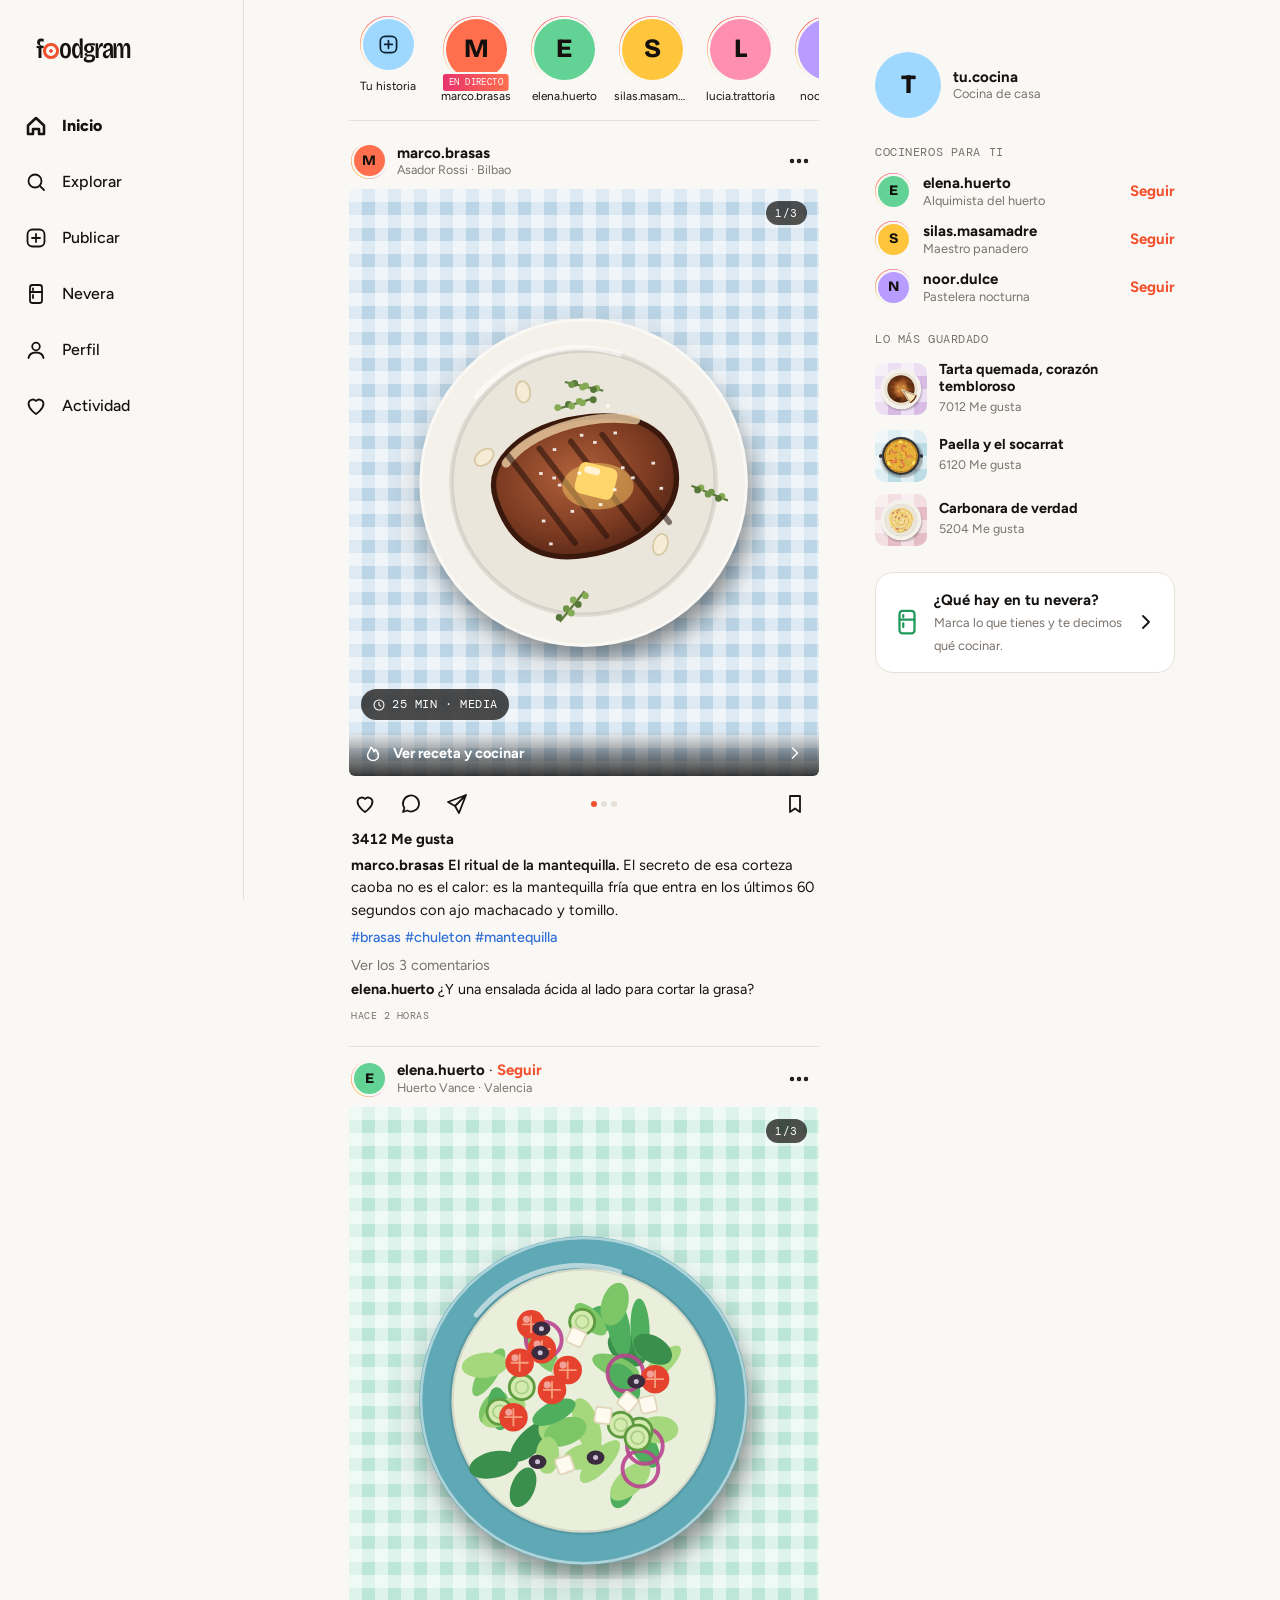
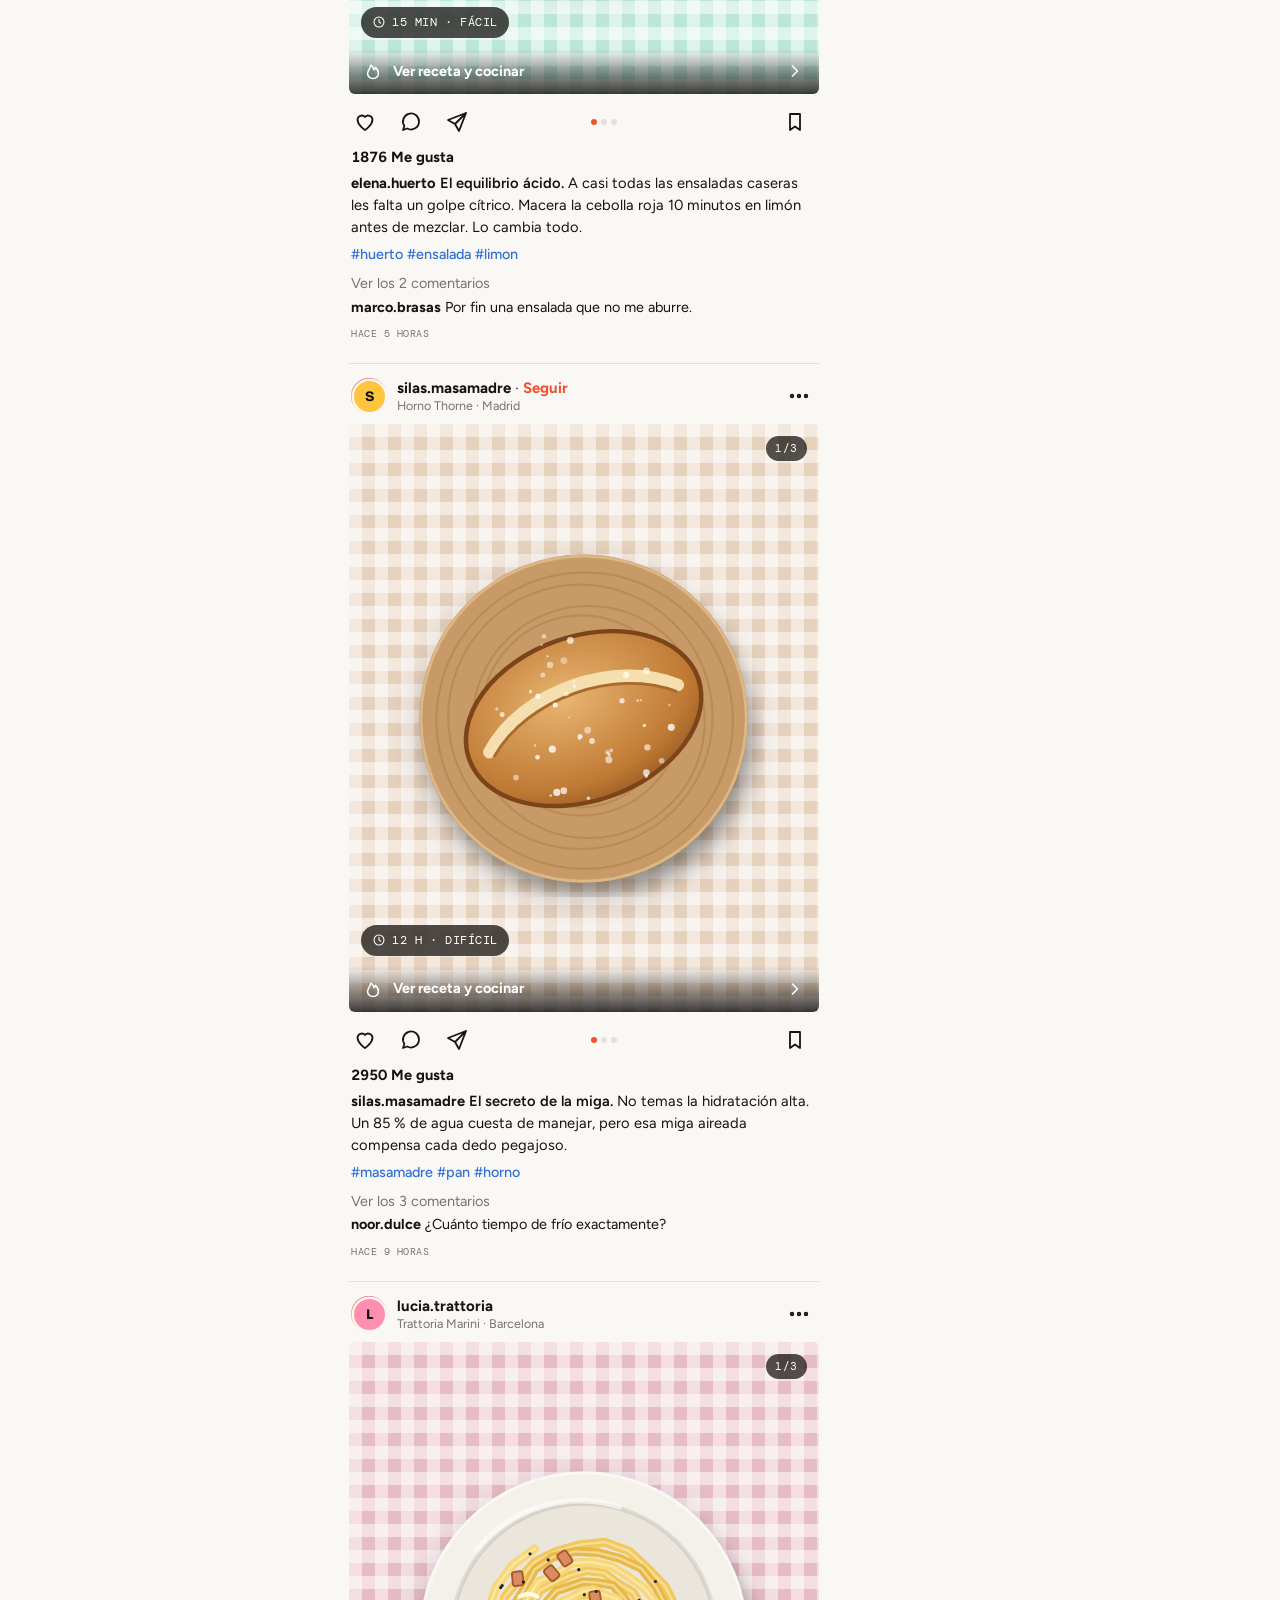
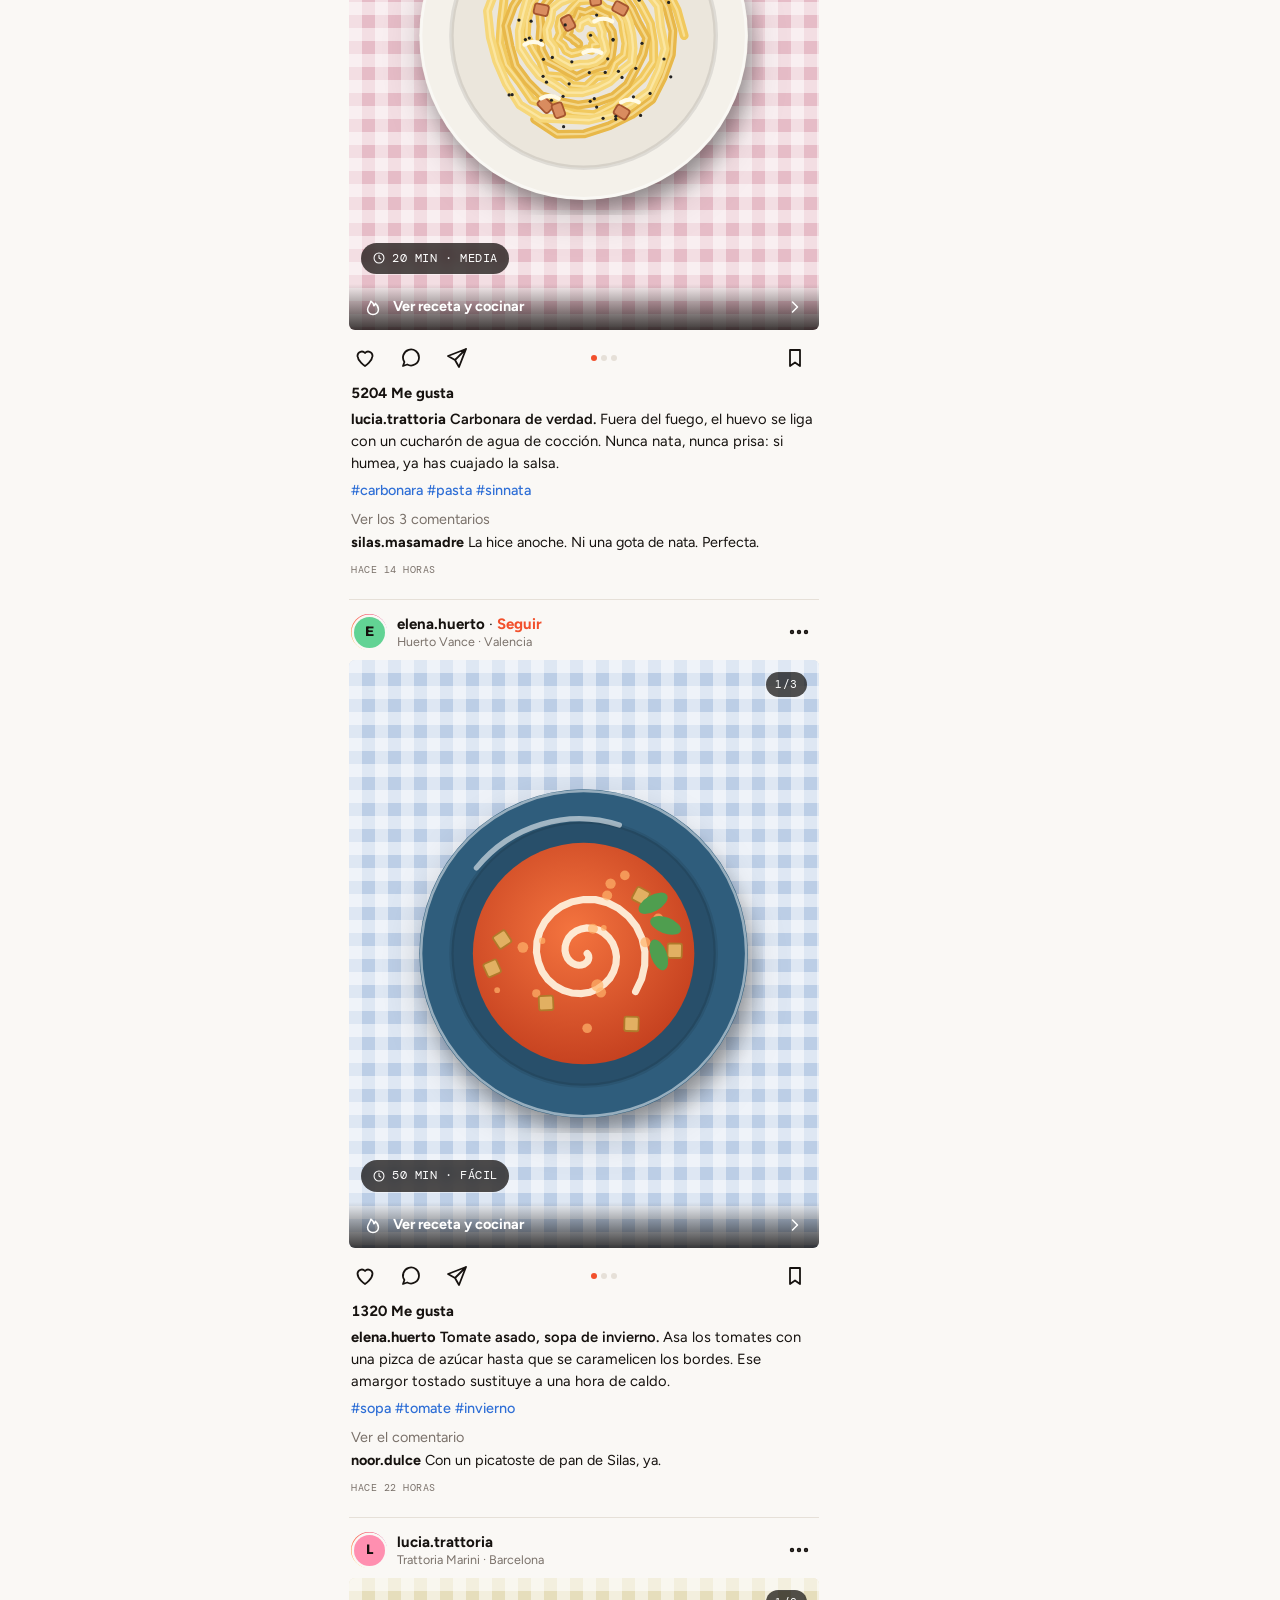
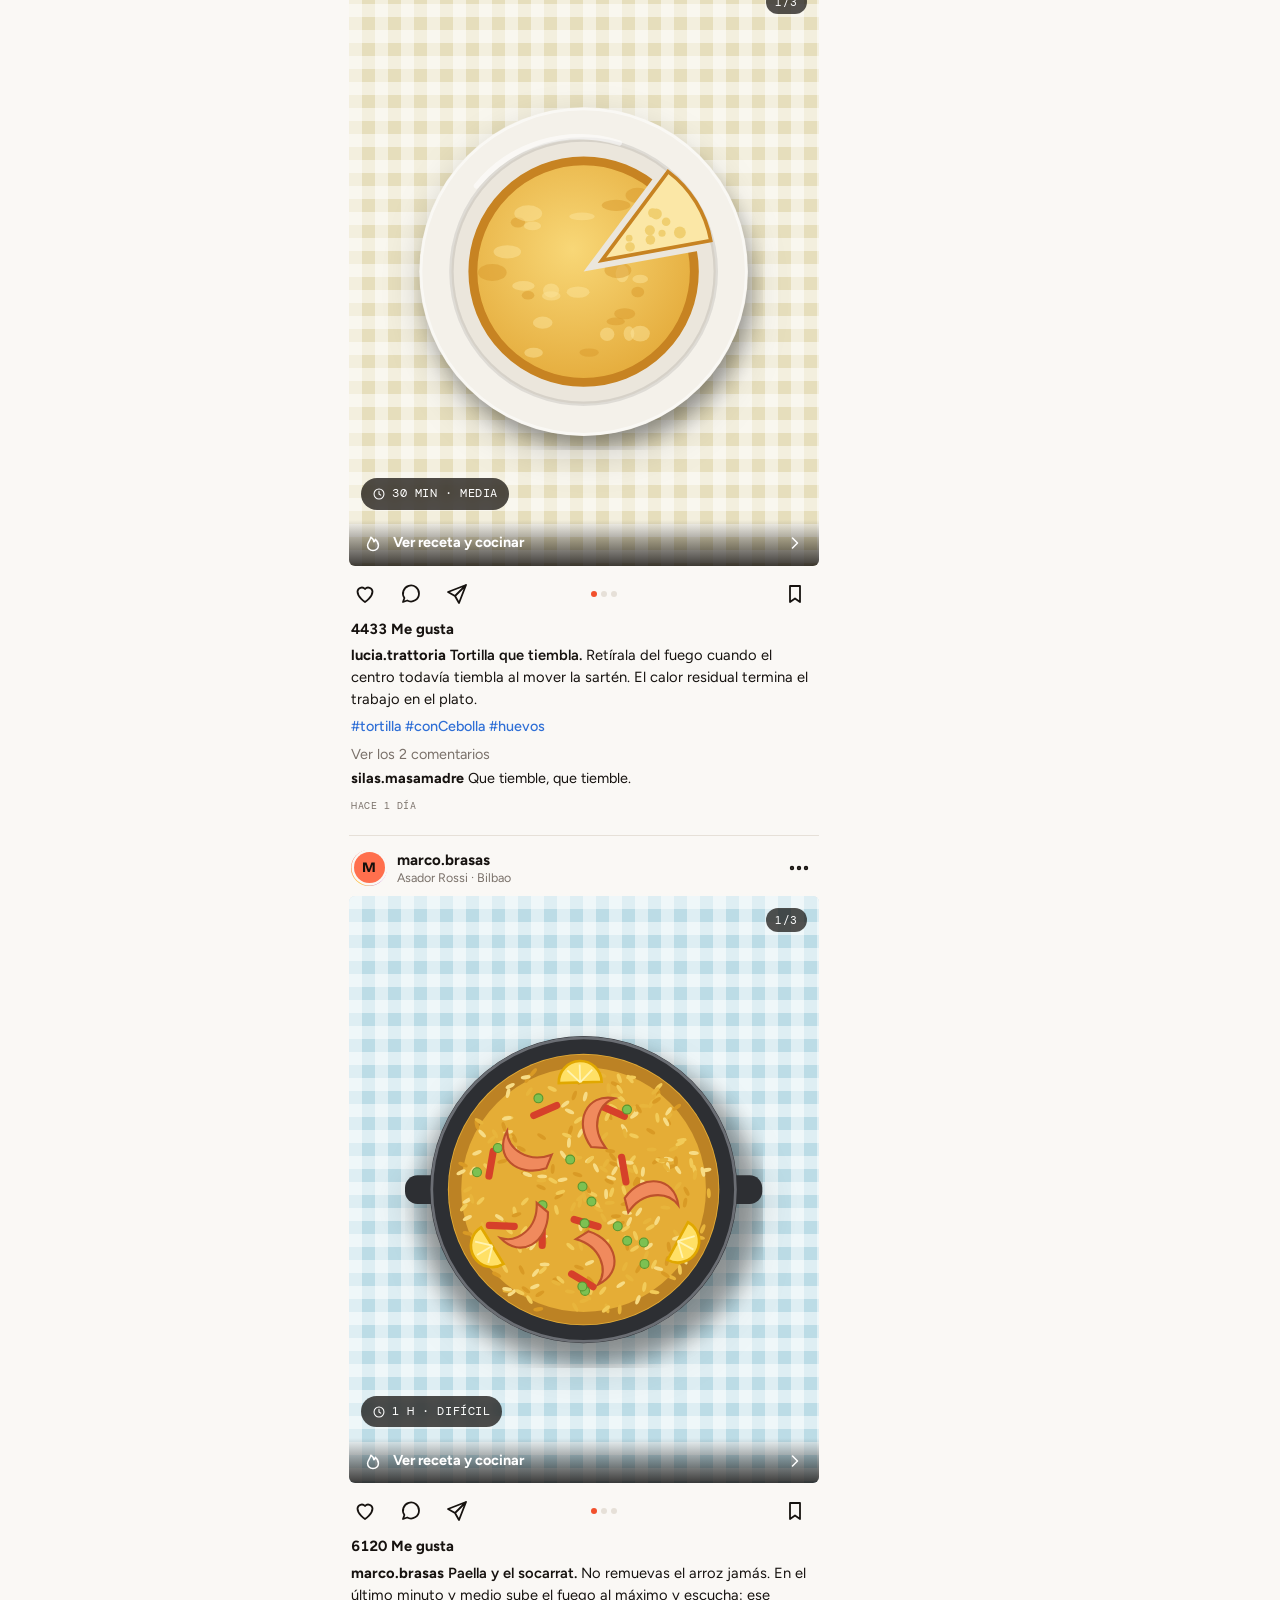
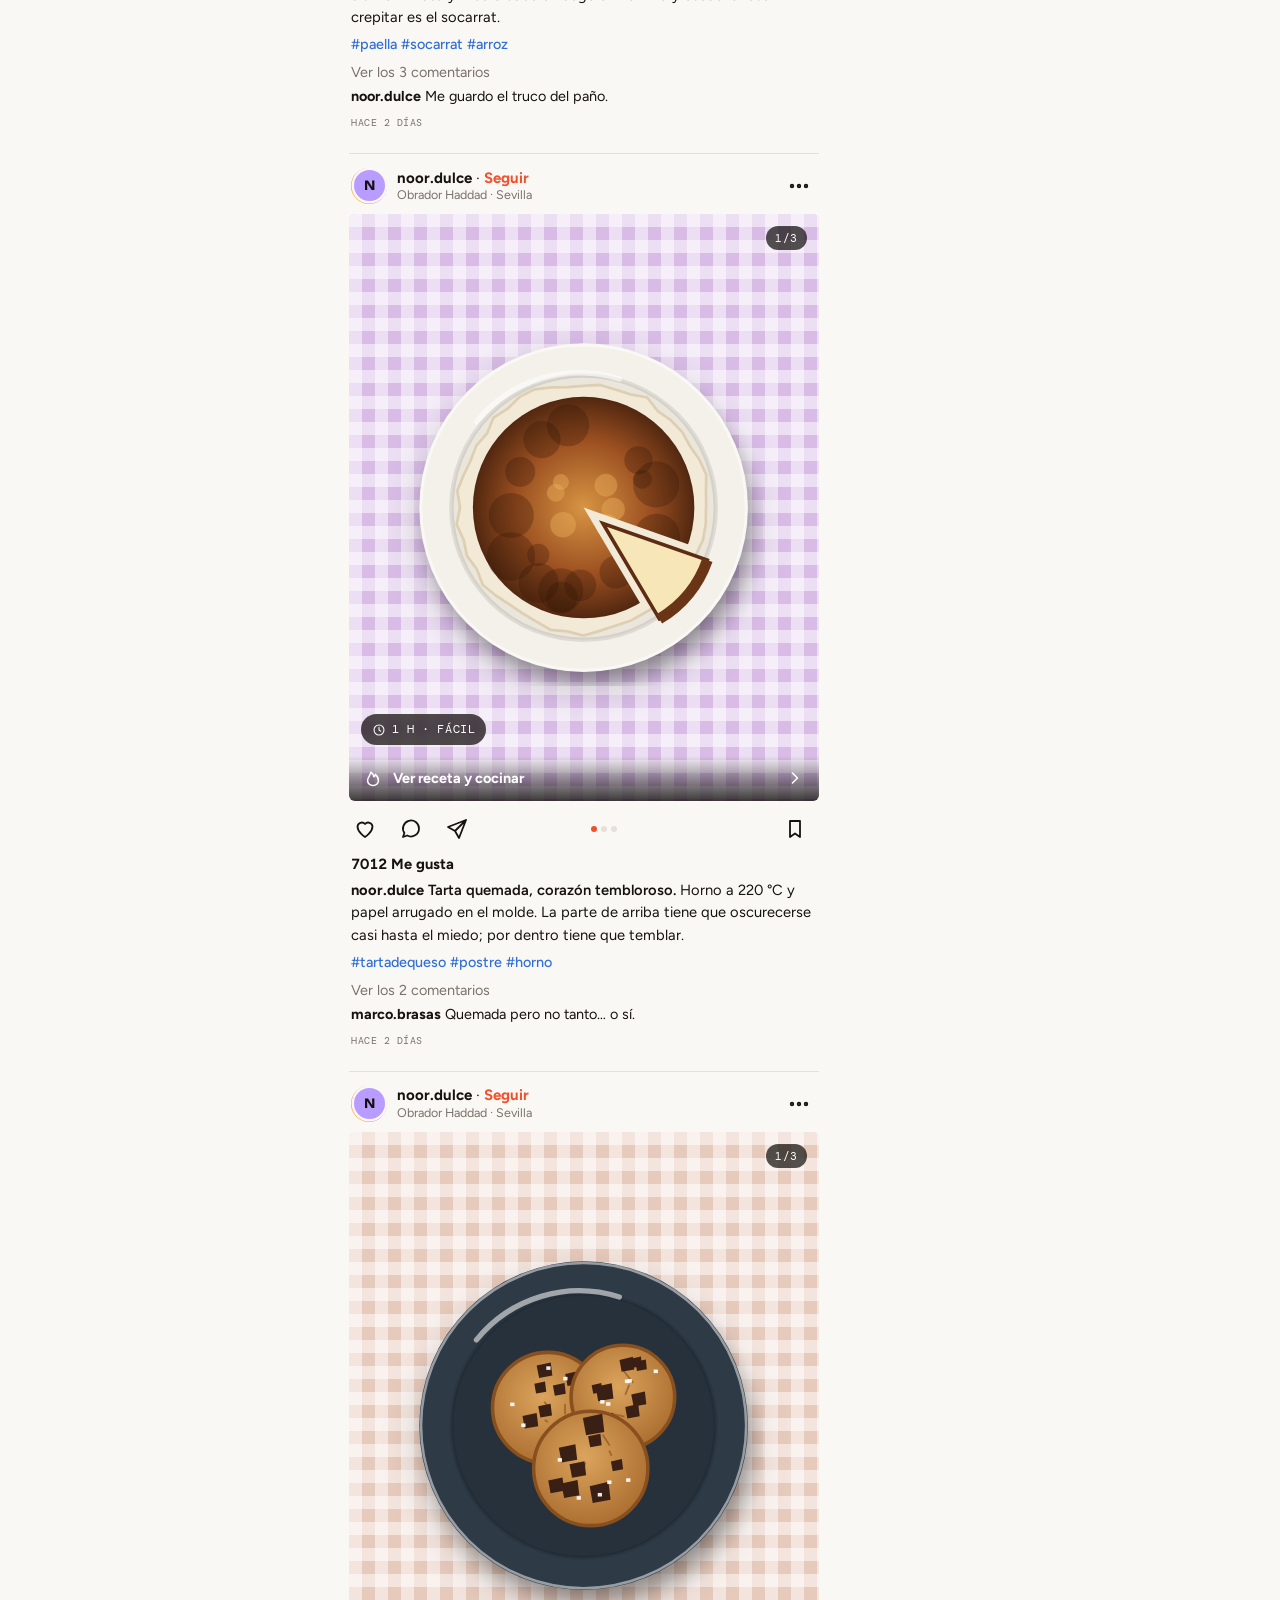
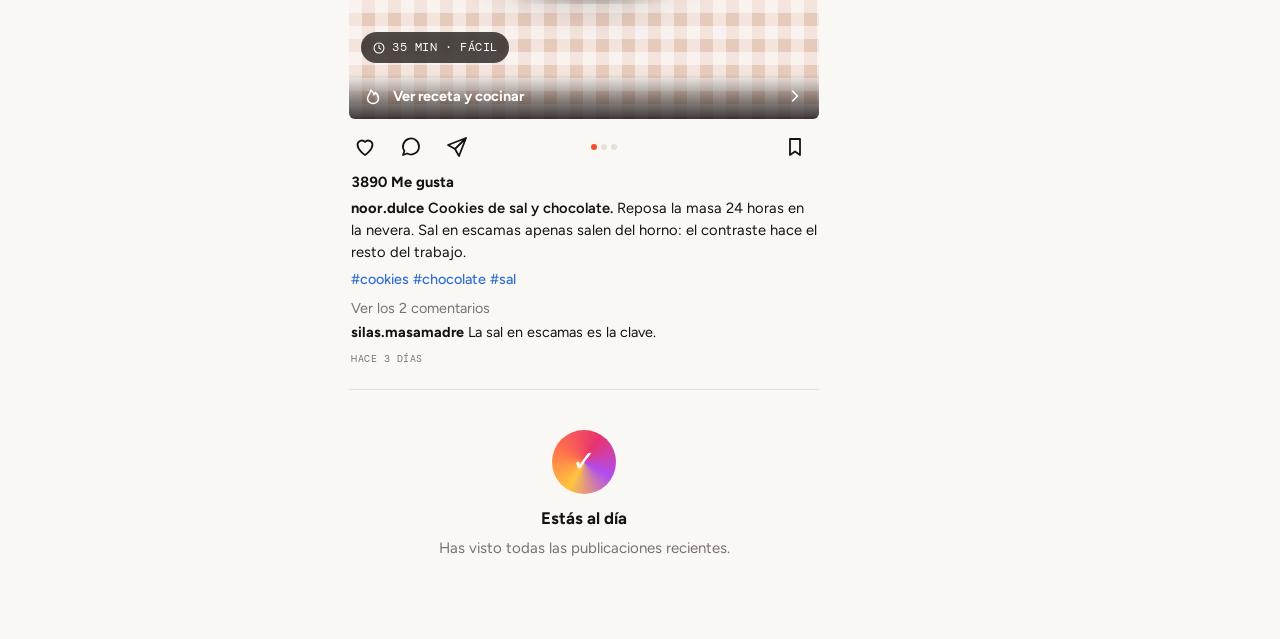
==== commit 72c87891: "Convierte Foodgram en una red social de cocina tipo Instagram Historias, carrusel por receta (plato," ====
--- a/index.html
+++ b/index.html
@@ -5,7 +5,7 @@
 <meta name="viewport" content="width=device-width, initial-scale=1, viewport-fit=cover">
 <title>Foodgram</title>
 <meta name="description" content="Foodgram: recetas con su secreto. Gira el plato, ajusta raciones, cocina paso a paso con temporizador y descubre qué puedes hacer con lo que hay en tu nevera.">
-<meta name="theme-color" content="#0d1922">
+<meta name="theme-color" content="#faf8f5">
 <meta property="og:type" content="website">
 <meta property="og:title" content="Foodgram · Recetas con secreto">
 <meta property="og:description" content="Cada receta guarda un truco. Gira el plato, revela el secreto y cocina paso a paso.">
@@ -19,17 +19,20 @@
 <body>
 <!--APP-->
 <a class="skip" href="#contenido">Saltar al contenido</a>
-<header class="wrap top">
+<header class="top">
   <a class="wordmark" href="#/" data-go="" aria-label="Foodgram, inicio">f<span class="o" aria-hidden="true"></span>odgram</a>
   <div class="top-actions">
     <button class="icon-btn" id="theme" type="button" aria-label="Cambiar entre modo claro y oscuro"><svg class="icon" viewBox="0 0 24 24" aria-hidden="true"><path d="M20 13.5A8 8 0 1 1 10.5 4a6.5 6.5 0 0 0 9.5 9.5Z"/></svg></button>
+    <a class="icon-btn" href="#/actividad" data-go="actividad" aria-label="Actividad"><svg class="icon" viewBox="0 0 24 24" aria-hidden="true"><path d="M12 20s-7.5-4.8-7.5-10.4A4.3 4.3 0 0 1 12 7a4.3 4.3 0 0 1 7.5 2.6C19.5 15.2 12 20 12 20Z"/></svg></a>
   </div>
 </header>
-<main id="contenido" class="wrap" tabindex="-1"></main>
 <nav class="dock" id="dock" aria-label="Principal"></nav>
+<main id="contenido" tabindex="-1"></main>
+<div class="sheet" id="sheet" hidden></div>
+<div class="story" id="story" role="dialog" aria-modal="true" aria-label="Historia" hidden></div>
 <div class="cook" id="cook" role="dialog" aria-modal="true" aria-label="Modo cocina" hidden></div>
 <div class="toast" id="toast" role="status" hidden></div>
-<noscript><p class="wrap">Foodgram necesita JavaScript.</p></noscript>
+<noscript><p>Foodgram necesita JavaScript.</p></noscript>
 <!--/APP-->
 <script src="js/data.js"></script>
 <script src="js/plates.js"></script>
--- a/css/app.css
+++ b/css/app.css
@@ -1,172 +1,376 @@
-/* Mesa vista desde arriba: platos ilustrados sobre manteles de cuadros, una columna en móvil y rejilla en escritorio. */
+/* Red social de cocina: feed central con historias, carrusel por receta y barra lateral; raíl de navegación en escritorio, dock en móvil. */
 :root{
-  --bg:#0d1922;--surface:#142634;--surface-2:#1b3245;--line:rgba(220,236,248,.12);
-  --ink:#eef4f8;--muted:#8ea5b7;--salsa:#ff6f4d;--salsa-ink:#1a0d08;--azafran:#ffc53d;--albahaca:#62d394;
-  --mantel-l:24%;--mantel-s:36%;--cuadro:rgba(255,255,255,.07);
+  --bg:#faf8f5;--surface:#ffffff;--surface-2:#f2eee8;--line:#e6e0d8;
+  --ink:#16120f;--muted:#7a716a;--salsa:#f2502c;--salsa-ink:#fff;--azafran:#e7a400;--albahaca:#1f9a5a;
+  --ring:conic-gradient(from 210deg,#ffc53d,#ff6f4d,#e8336d,#b04df0,#ffc53d);
+  --mantel-l:82%;--mantel-s:46%;--cuadro:rgba(255,255,255,.5);
   --display:"Bricolage Grotesque","Arial Narrow",system-ui,sans-serif;
   --body:"Figtree",system-ui,-apple-system,"Segoe UI",Roboto,sans-serif;
   --mono:"DM Mono",ui-monospace,"SFMono-Regular",Menlo,monospace;
-  --r:22px;--nav:84px;
-  color-scheme:dark;
+  --r:18px;--dock:68px;
 }
-@media (prefers-color-scheme:light){:root:not([data-theme="dark"]){
-  --bg:#e8eef2;--surface:#f8fafb;--surface-2:#ffffff;--line:rgba(13,25,34,.12);
-  --ink:#0f1d28;--muted:#53687a;--salsa:#d9431f;--salsa-ink:#fff;--azafran:#b77d00;--albahaca:#1f8a52;
-  --mantel-l:80%;--mantel-s:42%;--cuadro:rgba(255,255,255,.45);color-scheme:light}}
-:root[data-theme="light"]{
-  --bg:#e8eef2;--surface:#f8fafb;--surface-2:#ffffff;--line:rgba(13,25,34,.12);
-  --ink:#0f1d28;--muted:#53687a;--salsa:#d9431f;--salsa-ink:#fff;--azafran:#b77d00;--albahaca:#1f8a52;
-  --mantel-l:80%;--mantel-s:42%;--cuadro:rgba(255,255,255,.45);color-scheme:light}
+@media (prefers-color-scheme:dark){:root:not([data-theme="light"]){
+  --bg:#0f0d0c;--surface:#181513;--surface-2:#221e1b;--line:#2e2925;
+  --ink:#f6f2ee;--muted:#a59c94;--salsa:#ff6f4d;--salsa-ink:#1a0d08;--azafran:#ffc53d;--albahaca:#62d394;
+  --mantel-l:26%;--mantel-s:34%;--cuadro:rgba(255,255,255,.07);color-scheme:dark}}
+:root[data-theme="dark"]{
+  --bg:#0f0d0c;--surface:#181513;--surface-2:#221e1b;--line:#2e2925;
+  --ink:#f6f2ee;--muted:#a59c94;--salsa:#ff6f4d;--salsa-ink:#1a0d08;--azafran:#ffc53d;--albahaca:#62d394;
+  --mantel-l:26%;--mantel-s:34%;--cuadro:rgba(255,255,255,.07);color-scheme:dark}
 
 *{box-sizing:border-box}
 html{-webkit-text-size-adjust:100%}
-body{margin:0;background:var(--bg);color:var(--ink);font-family:var(--body);font-size:16px;line-height:1.55;-webkit-font-smoothing:antialiased;min-height:100dvh}
+body{margin:0;background:var(--bg);color:var(--ink);font-family:var(--body);font-size:15px;line-height:1.5;-webkit-font-smoothing:antialiased;min-height:100dvh}
 a{color:inherit}
 button,input,select,textarea{font:inherit;color:inherit}
 button{cursor:pointer}
-h1,h2,h3,h4{font-family:var(--display);line-height:1.02;margin:0;text-wrap:balance;letter-spacing:-.02em}
+h1,h2,h3,h4{font-family:var(--display);line-height:1.05;margin:0;text-wrap:balance;letter-spacing:-.02em}
 p{margin:0}
-:focus-visible{outline:3px solid var(--azafran);outline-offset:3px;border-radius:8px}
+[hidden]{display:none!important}
+:focus-visible{outline:3px solid var(--azafran);outline-offset:2px;border-radius:8px}
 .sr-only{position:absolute;width:1px;height:1px;overflow:hidden;clip:rect(0 0 0 0);white-space:nowrap}
-.skip{position:absolute;left:-999px;top:12px;z-index:200;background:var(--azafran);color:#000;padding:10px 14px;border-radius:10px;font-weight:700}
+.skip{position:absolute;left:-999px;top:12px;z-index:300;background:var(--azafran);color:#000;padding:10px 14px;border-radius:10px;font-weight:700}
 .skip:focus{left:12px}
-.mono{font-family:var(--mono);font-size:.74rem;letter-spacing:.06em;text-transform:uppercase}
-.icon{width:22px;height:22px;fill:none;stroke:currentColor;stroke-width:1.9;stroke-linecap:round;stroke-linejoin:round;flex:none}
-
-.wrap{max-width:1120px;margin:0 auto;padding-left:max(16px,env(safe-area-inset-left,0px));padding-right:max(16px,env(safe-area-inset-right,0px))}
-main.wrap{padding-block:8px calc(var(--nav) + 48px + env(safe-area-inset-bottom,0px))}
-
-/* Cabecera */
-.top{display:flex;align-items:center;justify-content:space-between;gap:12px;padding-block:18px 10px}
-.wordmark{font-family:var(--display);font-weight:800;font-size:1.7rem;letter-spacing:-.05em;text-decoration:none;display:inline-flex;align-items:center;font-variation-settings:"wdth" 80}
+.mono{font-family:var(--mono);font-size:.72rem;letter-spacing:.05em;text-transform:uppercase}
+.icon{width:24px;height:24px;fill:none;stroke:currentColor;stroke-width:1.8;stroke-linecap:round;stroke-linejoin:round;flex:none}
+
+/* Marca */
+.wordmark{font-family:var(--display);font-weight:800;font-size:1.65rem;letter-spacing:-.05em;text-decoration:none;display:inline-flex;align-items:center;font-variation-settings:"wdth" 80}
 .wordmark .o{display:inline-block;width:.56em;height:.56em;margin:0 .02em;border-radius:50%;border:.11em solid var(--salsa);position:relative;top:.06em;background:radial-gradient(circle,var(--salsa) 0 22%,transparent 24%)}
-.top-actions{display:flex;gap:6px}
-.icon-btn{display:inline-grid;place-items:center;width:44px;height:44px;border-radius:50%;border:1px solid var(--line);background:var(--surface);text-decoration:none}
-.icon-btn:hover{border-color:var(--salsa);color:var(--salsa)}
-
-/* Mantel de cuadros vichy */
+
+/* Barra superior (móvil) */
+.top{position:sticky;top:env(safe-area-inset-top,0px);z-index:50;display:flex;align-items:center;justify-content:space-between;gap:12px;
+  padding:10px max(16px,env(safe-area-inset-right,0px)) 10px max(16px,env(safe-area-inset-left,0px));background:color-mix(in srgb,var(--bg) 88%,transparent);backdrop-filter:blur(14px);-webkit-backdrop-filter:blur(14px);border-bottom:1px solid var(--line)}
+body::before{content:"";position:fixed;inset:0 0 auto;height:env(safe-area-inset-top,0px);z-index:10;background:var(--bg)}
+.top-actions{display:flex;gap:4px}
+.icon-btn{display:inline-grid;place-items:center;width:42px;height:42px;border-radius:50%;border:0;background:transparent;text-decoration:none;color:var(--ink)}
+.icon-btn:hover{background:var(--surface-2)}
+.icon-btn.ghosty{width:36px;height:36px}
+
+main{padding:0 max(16px,env(safe-area-inset-right,0px)) calc(var(--dock) + 40px + env(safe-area-inset-bottom,0px)) max(16px,env(safe-area-inset-left,0px))}
+.narrow{max-width:620px;margin:0 auto;padding-top:12px}
+
+/* Mantel de cuadros */
 .mantel{--h:200;background-color:hsl(var(--h) var(--mantel-s) var(--mantel-l));
-  background-image:linear-gradient(90deg,var(--cuadro) 50%,transparent 50%),linear-gradient(var(--cuadro) 50%,transparent 50%);
-  background-size:30px 30px;position:relative;overflow:hidden}
-.plate{display:block;width:100%;height:auto;filter:drop-shadow(0 2px 0 rgba(0,0,0,.08))}
-
-/* Portada */
-.hero{display:grid;grid-template-columns:1.05fr 1fr;align-items:center;gap:0;border-radius:calc(var(--r) + 8px);overflow:hidden;background:var(--surface);margin-top:8px}
-.hero-txt{padding:clamp(24px,4vw,56px);display:flex;flex-direction:column;gap:18px;min-width:0}
-.hero-txt h2{font-size:clamp(2.6rem,6.4vw,5.2rem);font-weight:800;letter-spacing:-.045em;font-variation-settings:"wdth" 78}
-.hero-txt h2 em{font-style:normal;color:var(--salsa)}
-.eyebrow{color:var(--muted)}
-.eyebrow b{color:var(--salsa);font-weight:500}
-.hero-quote{font-size:1.08rem;color:var(--muted);max-width:44ch}
-.hero-plate{padding:clamp(24px,5vw,64px);display:grid;place-items:center;min-height:100%}
-.hero-plate .spin{width:min(100%,440px)}
-.spin{touch-action:none;cursor:grab;transition:transform .5s cubic-bezier(.2,.8,.2,1)}
-.spin.dragging{transition:none;cursor:grabbing}
-.hero-plate .spin svg{animation:girar 90s linear infinite}
-@keyframes girar{to{transform:rotate(360deg)}}
+  background-image:linear-gradient(90deg,var(--cuadro) 50%,transparent 50%),linear-gradient(var(--cuadro) 50%,transparent 50%);background-size:26px 26px;position:relative;overflow:hidden}
+.plate{display:block;width:100%;height:auto}
+.photo{position:absolute;inset:0;width:100%;height:100%;object-fit:cover}
+
+/* Avatares con anillo de historia */
+.avw{--s:56px;width:var(--s);height:var(--s);border-radius:50%;display:inline-grid;place-items:center;flex:none;position:relative}
+.avw.sm{--s:36px}.avw.md{--s:66px}.avw.xl{--s:128px}
+.avw.ring{background:var(--ring);padding:2.5px}
+.avw.ring.seen{background:var(--line)}
+.avw .av{width:100%;height:100%;border-radius:50%;display:grid;place-items:center;background:var(--c);color:#14100d;font-family:var(--display);font-weight:800;font-size:calc(var(--s) * .4)}
+.avw.ring .av{box-shadow:0 0 0 2.5px var(--bg)}
+.av.me{color:#0b2233}
+.av.me .icon{width:45%;height:45%}
+
+/* Historias */
+.stories{display:flex;gap:14px;overflow-x:auto;padding:16px 2px 14px;scrollbar-width:none;border-bottom:1px solid var(--line);margin-bottom:8px}
+.stories::-webkit-scrollbar{display:none}
+.story-chip{display:flex;flex-direction:column;align-items:center;gap:6px;min-width:74px;border:0;background:none;padding:0;text-decoration:none;position:relative}
+.story-chip small{font-size:.74rem;max-width:76px;overflow:hidden;text-overflow:ellipsis;white-space:nowrap;color:var(--ink)}
+.live{position:absolute;top:56px;left:50%;transform:translateX(-50%);background:linear-gradient(90deg,#e8336d,#ff6f4d);color:#fff;font-size:.56rem;padding:2px 6px;border-radius:5px;border:2px solid var(--bg);white-space:nowrap}
+
+/* Inicio en dos columnas */
+.home{display:grid;grid-template-columns:minmax(0,470px) 300px;gap:56px;justify-content:center;max-width:1000px;margin:0 auto}
+.feed{display:flex;flex-direction:column}
+.end{text-align:center;padding:40px 16px;color:var(--muted);display:flex;flex-direction:column;align-items:center;gap:6px}
+.end b{color:var(--ink);font-size:1.05rem}
+.check{width:64px;height:64px;border-radius:50%;background:var(--ring);display:grid;place-items:center;color:#fff;font-size:1.8rem;font-weight:800;margin-bottom:6px}
+
+/* Publicación */
+.post{padding:14px 0 22px;border-bottom:1px solid var(--line)}
+.post-h{display:flex;align-items:center;gap:10px;padding:0 2px 10px}
+.post-av{display:inline-flex;text-decoration:none}
+.post-who{flex:1;min-width:0;line-height:1.25}
+.post-who small{display:block;color:var(--muted);font-size:.78rem;white-space:nowrap;overflow:hidden;text-overflow:ellipsis}
+.handle{font-weight:700;text-decoration:none}
+.handle:hover{opacity:.7}
+.follow{border:0;background:none;color:var(--salsa);font-weight:700;padding:0}
+.follow:not(.sm){background:var(--salsa);color:var(--salsa-ink);border-radius:10px;padding:0 18px;min-height:36px}
+.follow.on:not(.sm){background:var(--surface-2);color:var(--ink)}
+.follow.sm.on{color:var(--muted)}
+.media{position:relative;border-radius:6px;overflow:hidden;background:var(--surface-2);user-select:none;-webkit-user-select:none}
+.slides{display:flex;overflow-x:auto;scroll-snap-type:x mandatory;scrollbar-width:none;aspect-ratio:4/5;max-width:100%}
+.slides::-webkit-scrollbar{display:none}
+.slide{flex:0 0 100%;scroll-snap-align:start;display:grid;place-items:center;padding:12%;position:relative;overflow:hidden}
+.slide .plate{width:100%;filter:drop-shadow(0 14px 18px rgba(0,0,0,.18))}
+.sticker{position:absolute;left:12px;bottom:56px;display:inline-flex;align-items:center;gap:6px;background:rgba(14,10,8,.72);color:#fff;padding:7px 11px;border-radius:999px;backdrop-filter:blur(6px)}
+.sticker .icon{width:14px;height:14px}
+.pill{position:absolute;top:12px;right:12px;background:rgba(14,10,8,.7);color:#fff;padding:4px 9px;border-radius:999px;font-size:.68rem}
+.recipe-tag{position:absolute;left:0;right:0;bottom:0;display:flex;align-items:center;gap:10px;padding:12px 14px;background:linear-gradient(to top,rgba(10,7,5,.78),rgba(10,7,5,0));color:#fff;text-decoration:none;font-weight:700;font-size:.9rem}
+.recipe-tag span{flex:1}
+.recipe-tag .icon{width:20px;height:20px}
+.recipe-tag:hover span{text-decoration:underline}
+.burst{position:absolute;left:50%;top:50%;width:110px;height:110px;margin:-55px 0 0 -55px;color:#fff;opacity:0;pointer-events:none;filter:drop-shadow(0 6px 18px rgba(0,0,0,.35))}
+.burst .icon{width:100%;height:100%;fill:#fff;stroke:#fff}
+.burst.go{animation:burst .9s ease}
+@keyframes burst{0%{opacity:0;transform:scale(.3)}15%{opacity:1;transform:scale(1.15)}30%{transform:scale(.95)}45%{transform:scale(1)}80%{opacity:1}100%{opacity:0;transform:scale(1)}}
+
+/* Comanda de ingredientes */
+.ticket-wrap{padding:9% 14%}
+.ticket{background:#fffdf6;color:#1d1915;width:100%;padding:22px 20px 26px;font-family:var(--mono);box-shadow:0 18px 30px rgba(0,0,0,.22);transform:rotate(-1.6deg);position:relative;
+  -webkit-mask:radial-gradient(circle at 8px 0,transparent 6px,#000 6.5px) 0 0/16px 51% repeat-x,radial-gradient(circle at 8px 100%,transparent 6px,#000 6.5px) 0 100%/16px 51% repeat-x;
+  mask:radial-gradient(circle at 8px 0,transparent 6px,#000 6.5px) 0 0/16px 51% repeat-x,radial-gradient(circle at 8px 100%,transparent 6px,#000 6.5px) 0 100%/16px 51% repeat-x}
+.ticket .t-h{color:#a3392a;font-size:.66rem;text-align:center;border-bottom:1.5px dashed #c9bfae;padding-bottom:8px}
+.ticket h4{font-family:var(--display);font-size:1.3rem;text-align:center;margin:12px 0 10px;color:#1d1915}
+.ticket ul{list-style:none;margin:0;padding:0;font-size:.78rem}
+.ticket li{display:flex;justify-content:space-between;gap:10px;padding:4px 0;border-bottom:1px dotted #d9d0c0}
+.ticket li b{font-weight:500;white-space:nowrap;color:#a3392a}
+.ticket li.more{color:#7a6f63;justify-content:center;border:0}
+.ticket .t-f{margin-top:12px;text-align:center;font-size:.64rem;color:#7a6f63;border-top:1.5px dashed #c9bfae;padding-top:8px}
+
+/* Diapositiva del secreto */
+.slide.secret{background:var(--salsa);color:var(--salsa-ink);place-items:start;align-content:center;gap:16px;padding:12%}
+.slide.secret .mono{opacity:.8}
+.slide.secret blockquote{margin:0;font-family:var(--display);font-weight:700;font-size:clamp(1.35rem,4.6vw,1.9rem);line-height:1.12;letter-spacing:-.02em;font-variation-settings:"wdth" 85}
+.slide.secret .knife{position:absolute;right:-10px;bottom:-10px;opacity:.18}
+.slide.secret .knife .icon{width:150px;height:150px;stroke-width:1.1}
+
+.post-bar{padding:6px 2px 0}
+.post-actions{display:flex;align-items:center;gap:2px;margin-left:-8px}
+.act{display:inline-grid;place-items:center;width:44px;height:44px;border:0;background:none;border-radius:50%;color:var(--ink)}
+.act:hover{opacity:.6}
+.act[data-like][aria-pressed="true"]{color:#ed2a4f}
+.act[aria-pressed="true"] .icon{fill:currentColor}
+.act.pop .icon{animation:pop .45s ease}
+@keyframes pop{30%{transform:scale(1.3)}60%{transform:scale(.9)}}
+.dots-c{flex:1;display:flex;justify-content:center;gap:4px;margin-right:44px}
+.dots-c i{width:6px;height:6px;border-radius:50%;background:var(--line)}
+.dots-c i.on{background:var(--salsa)}
+.post-actions [data-save]{margin-left:auto}
+.likes{font-size:.92rem;margin:2px 0 4px;font-variant-numeric:tabular-nums}
+.cap{font-size:.92rem;display:-webkit-box;-webkit-line-clamp:3;-webkit-box-orient:vertical;overflow:hidden}
+.cap strong{font-weight:600}
+.tags{margin-top:4px;font-size:.9rem;line-height:1.7}
+.tags button{border:0;background:none;padding:0;color:#2f6fd6;font-weight:500}
+:root[data-theme="dark"] .tags button{color:#8ab4ff}
+@media (prefers-color-scheme:dark){:root:not([data-theme="light"]) .tags button{color:#8ab4ff}}
+.see-com{border:0;background:none;padding:0;margin-top:6px;color:var(--muted);font-size:.9rem}
+.last-com{font-size:.9rem;margin-top:2px}
+.when{color:var(--muted);margin-top:8px;font-size:.64rem}
+
+/* Barra lateral */
+.side{position:sticky;top:24px;align-self:start;padding-top:28px;display:flex;flex-direction:column;gap:12px}
+.me-row,.sug{display:flex;align-items:center;gap:12px}
+.me-row a,.sug>a{display:inline-flex;text-decoration:none}
+.me-row div,.sug div{flex:1;min-width:0;line-height:1.25}
+.me-row small,.sug small{display:block;color:var(--muted);font-size:.8rem;white-space:nowrap;overflow:hidden;text-overflow:ellipsis}
+.side-h{color:var(--muted);margin-top:14px}
+.side-rec{display:grid;grid-template-columns:52px 1fr;gap:12px;align-items:center;text-decoration:none}
+.side-rec .mantel{border-radius:10px;aspect-ratio:1;padding:4px}
+.side-rec b{display:block;font-size:.9rem;line-height:1.2}
+.side-rec small{color:var(--muted);font-size:.78rem}
+.fridge-card{margin-top:14px;display:flex;align-items:center;gap:12px;padding:16px;border-radius:var(--r);background:var(--surface);border:1px solid var(--line);text-decoration:none}
+.fridge-card span{flex:1}
+.fridge-card b{display:block}
+.fridge-card small{color:var(--muted);font-size:.8rem}
+.fridge-card>.icon:first-child{color:var(--albahaca);width:30px;height:30px}
+
+/* Explorar */
+.search{position:relative}
+.search .icon{position:absolute;left:16px;top:50%;transform:translateY(-50%);color:var(--muted);width:20px;height:20px}
+.search input{width:100%;min-height:48px;padding:0 18px 0 46px;border-radius:12px;border:0;background:var(--surface-2);font-size:.98rem}
+.search input:focus{outline:2px solid var(--salsa)}
+.chips{display:flex;gap:8px;overflow-x:auto;padding:14px 0;scrollbar-width:none}
+.chips::-webkit-scrollbar{display:none}
+.chip{flex:none;min-height:38px;padding:0 16px;border-radius:10px;border:1px solid var(--line);background:var(--surface);font-weight:600;font-size:.86rem}
+.chip[aria-pressed="true"]{background:var(--ink);color:var(--bg);border-color:var(--ink)}
+.mosaic,.pgrid{display:grid;grid-template-columns:repeat(3,1fr);gap:3px}
+.mosaic{grid-auto-flow:dense}
+.tile{aspect-ratio:1;display:grid;place-items:center;padding:12%;text-decoration:none;position:relative}
+.tile.big{grid-column:span 2;grid-row:span 2}
+.tile .plate{filter:drop-shadow(0 8px 10px rgba(0,0,0,.18))}
+.tile-ov{position:absolute;inset:0;display:flex;align-items:center;justify-content:center;gap:16px;background:rgba(0,0,0,.42);color:#fff;font-weight:700;opacity:0;transition:opacity .2s}
+.tile-ov span{display:inline-flex;align-items:center;gap:6px}
+.tile-ov .icon{fill:#fff;width:20px;height:20px}
+.tile:hover .tile-ov,.tile:focus-visible .tile-ov{opacity:1}
+
+/* Perfil */
+.prof{display:grid;grid-template-columns:auto 1fr;gap:28px;align-items:center;padding:18px 0 8px}
+.bare{border:0;background:none;padding:0;border-radius:50%}
+.prof-name{display:flex;align-items:center;gap:10px;flex-wrap:wrap}
+.prof-name h1{font-family:var(--body);font-size:1.3rem;font-weight:600;letter-spacing:0;margin-right:6px}
+.counts{list-style:none;display:flex;gap:22px;padding:0;margin:14px 0;flex-wrap:wrap}
+.counts b{font-weight:700;font-variant-numeric:tabular-nums}
+.bio{display:flex;flex-direction:column;gap:2px;font-size:.92rem}
+.bio span{color:var(--muted)}
+.bio .loc{color:var(--ink)}
+.highlights{display:flex;gap:18px;overflow-x:auto;padding:22px 2px 16px;scrollbar-width:none}
+.highlights::-webkit-scrollbar{display:none}
+.hl{display:flex;flex-direction:column;align-items:center;gap:6px;border:0;background:none;padding:0;min-width:72px}
+.hl-c{width:68px;height:68px;border-radius:50%;padding:6px;box-shadow:0 0 0 1px var(--line),0 0 0 4px var(--bg),0 0 0 5px var(--line)}
+.hl small{font-size:.74rem;font-weight:600}
+.ptabs{display:flex;justify-content:center;gap:48px;border-top:1px solid var(--line);margin-bottom:3px}
+.ptabs button{display:inline-flex;align-items:center;gap:6px;border:0;background:none;padding:14px 0;color:var(--muted);font-size:.74rem;font-weight:700;letter-spacing:.08em;text-transform:uppercase;border-top:1.5px solid transparent;margin-top:-1px}
+.ptabs button .icon{width:14px;height:14px}
+.ptabs button[aria-selected="true"]{color:var(--ink);border-top-color:var(--ink)}
+
+/* Actividad */
+.acts{display:flex;flex-direction:column}
+.act-row{display:grid;grid-template-columns:auto 1fr 48px;gap:12px;align-items:center;padding:10px 0}
+.act-row>a:first-child{display:inline-flex}
+.act-row p{font-size:.9rem}
+.act-row .mono{color:var(--muted);font-size:.62rem;white-space:nowrap}
+.act-th{width:48px;height:48px;border-radius:6px;padding:4px;display:block}
+
+/* Botones y cajas */
+.btn{display:inline-flex;align-items:center;justify-content:center;gap:8px;min-height:46px;padding:0 22px;border-radius:12px;border:0;background:var(--salsa);color:var(--salsa-ink);font-weight:700;text-decoration:none;font-size:.95rem;transition:transform .15s ease,filter .15s}
+.btn:hover{filter:brightness(1.06)}.btn:active{transform:scale(.97)}
+.btn.ghost{background:var(--surface-2);color:var(--ink)}
+.btn.sm{min-height:36px;padding:0 16px;font-size:.88rem;border-radius:10px}
+.btn.block{width:100%}
+.btn .icon{width:20px;height:20px}
 .btns{display:flex;gap:10px;flex-wrap:wrap}
-.btn{display:inline-flex;align-items:center;justify-content:center;gap:8px;min-height:50px;padding:0 24px;border-radius:999px;border:0;background:var(--salsa);color:var(--salsa-ink);font-weight:700;text-decoration:none;font-size:.98rem;transition:transform .15s ease,filter .15s}
-.btn:hover{filter:brightness(1.08)}.btn:active{transform:scale(.97)}
-.btn.ghost{background:transparent;color:var(--ink);border:1.5px solid var(--line)}
-.btn.ghost:hover{border-color:var(--ink)}
-.btn.block{width:100%}
-
-/* Chefs */
-.section-h{display:flex;align-items:baseline;justify-content:space-between;gap:12px;margin:44px 0 16px}
-.section-h h2{font-size:clamp(1.6rem,3.4vw,2.3rem);font-weight:750}
-.chefs{display:flex;gap:18px;overflow-x:auto;padding:4px 2px 10px;scrollbar-width:none}
-.chefs::-webkit-scrollbar{display:none}
-.chef-chip{display:flex;flex-direction:column;align-items:center;gap:8px;text-decoration:none;min-width:84px;text-align:center}
-.chef-chip small{font-size:.8rem;font-weight:600;line-height:1.2}
-.av{--c:var(--salsa);width:64px;height:64px;border-radius:50%;display:grid;place-items:center;font-family:var(--display);font-weight:800;font-size:1.5rem;color:#10181f;background:var(--c);box-shadow:0 0 0 3px var(--bg),0 0 0 5px var(--c);flex:none}
-.av.sm{width:30px;height:30px;font-size:.85rem;box-shadow:none}
-.av.lg{width:104px;height:104px;font-size:2.6rem}
-
-/* Herramientas */
-.tools{display:flex;flex-direction:column;gap:14px}
-.search{position:relative}
-.search .icon{position:absolute;left:18px;top:50%;transform:translateY(-50%);color:var(--muted)}
-.search input{width:100%;min-height:56px;padding:0 20px 0 52px;border-radius:999px;border:1.5px solid var(--line);background:var(--surface);font-size:1rem}
-.search input:focus{border-color:var(--salsa);outline:none}
-.chips{display:flex;gap:8px;flex-wrap:wrap}
-.chip{min-height:40px;padding:0 16px;border-radius:999px;border:1.5px solid var(--line);background:transparent;font-weight:600;font-size:.88rem;display:inline-flex;align-items:center;gap:6px}
-.chip:hover{border-color:var(--muted)}
-.chip[aria-pressed="true"]{background:var(--ink);color:var(--bg);border-color:var(--ink)}
-.count{color:var(--muted)}
-
-/* Fichas */
-.grid{display:grid;grid-template-columns:repeat(auto-fill,minmax(300px,1fr));gap:22px;margin-top:22px}
-.ficha{background:var(--surface);border-radius:var(--r);overflow:hidden;display:flex;flex-direction:column}
-.ficha-plate{display:block;padding:26px 30px;text-decoration:none}
-.ficha-plate .plate{transition:transform .8s cubic-bezier(.2,.8,.2,1)}
-.ficha:hover .ficha-plate .plate{transform:rotate(24deg) scale(1.03)}
-.ficha-plate .tag-time{position:absolute;top:14px;left:14px;background:rgba(10,16,22,.72);color:#fff;padding:6px 10px;border-radius:999px;display:flex;align-items:center;gap:6px;backdrop-filter:blur(6px)}
-.ficha-plate .tag-time .icon{width:14px;height:14px}
-.ficha-body{padding:18px 20px 12px;display:flex;flex-direction:column;gap:12px;flex:1}
-.ficha-body h3{font-size:1.55rem;font-weight:750}
-.ficha-body h3 a{text-decoration:none}
-.ficha-body h3 a:hover{color:var(--salsa)}
-.by{display:flex;align-items:center;gap:10px;font-size:.88rem;color:var(--muted);text-decoration:none}
-.by b{color:var(--ink);font-weight:600}
-
-/* Sello del secreto */
-.seal{position:relative;display:block;width:100%;text-align:left;padding:14px 16px;border-radius:14px;border:1.5px dashed var(--line);background:transparent;line-height:1.45}
-.seal .mono{color:var(--salsa);display:block;margin-bottom:4px}
-.seal-text{display:block;transition:filter .5s ease,opacity .5s}
-.seal[aria-expanded="false"] .seal-text{filter:blur(6px);opacity:.7;user-select:none}
-.seal-cta{position:absolute;right:12px;top:12px;font-size:.78rem;font-weight:700;color:var(--ink);background:var(--surface-2);border:1px solid var(--line);padding:4px 10px;border-radius:999px}
-.seal[aria-expanded="true"] .seal-cta{display:none}
-.seal:hover{border-color:var(--salsa)}
-
-.actions{display:flex;align-items:center;gap:2px;margin-top:auto;padding-top:4px}
-.act{display:inline-flex;align-items:center;gap:6px;min-height:44px;padding:0 10px;border:0;border-radius:999px;background:transparent;color:var(--muted);font-weight:600;font-size:.9rem}
-.act:hover{color:var(--ink);background:var(--surface-2)}
-.act[aria-pressed="true"]{color:var(--salsa)}
-.act[aria-pressed="true"] .icon{fill:currentColor}
-.act.pop .icon{animation:pop .4s ease}
-@keyframes pop{40%{transform:scale(1.35)}}
-.spacer{flex:1}
-
-/* Receta */
-.back{display:inline-flex;align-items:center;gap:6px;min-height:44px;padding:0 4px;border:0;background:none;color:var(--muted);font-weight:600;text-decoration:none}
+.btns.center{justify-content:center;margin-top:28px}
+.back{display:inline-flex;align-items:center;gap:6px;min-height:40px;padding:0 4px;border:0;background:none;color:var(--muted);font-weight:600}
 .back:hover{color:var(--ink)}
-.rec{display:grid;grid-template-columns:minmax(0,1fr) minmax(0,1fr);gap:clamp(24px,4vw,56px);align-items:start;margin-top:8px}
-.rec-plate{border-radius:calc(var(--r) + 8px);padding:clamp(24px,5vw,56px);position:sticky;top:16px}
-.rec-plate .hint{position:absolute;bottom:14px;left:0;right:0;text-align:center;color:#fff;opacity:.7}
-.rec-info{display:flex;flex-direction:column;gap:22px;min-width:0}
-.rec-info h1{font-size:clamp(2.4rem,5.4vw,4.2rem);font-weight:800;letter-spacing:-.045em;font-variation-settings:"wdth" 80}
-.facts{display:grid;grid-template-columns:repeat(3,1fr);border:1.5px solid var(--line);border-radius:16px;overflow:hidden}
-.fact{padding:14px 16px;display:flex;flex-direction:column;gap:4px;border-right:1.5px solid var(--line)}
+.box{background:var(--surface);border:1px solid var(--line);border-radius:var(--r);padding:20px;margin-top:16px}
+.box.recipe{display:flex;flex-direction:column;gap:14px}
+.box-h{display:flex;align-items:center;justify-content:space-between;gap:12px;margin-bottom:10px;flex-wrap:wrap}
+.box-h h2{font-size:1.4rem;font-weight:750}
+.facts{display:grid;grid-template-columns:repeat(3,1fr);border:1px solid var(--line);border-radius:14px;overflow:hidden}
+.fact{padding:12px 14px;display:flex;flex-direction:column;gap:4px;border-right:1px solid var(--line)}
 .fact:last-child{border-right:0}
 .fact .mono{color:var(--muted)}
-.fact b{font-family:var(--display);font-size:1.35rem;font-weight:700;font-variant-numeric:tabular-nums}
-.dots{display:inline-flex;gap:5px;align-items:center;height:1.35rem}
+.fact b{font-family:var(--display);font-size:1.25rem;font-weight:700;font-variant-numeric:tabular-nums}
+.dots{display:inline-flex;gap:5px;align-items:center;height:1.25rem}
 .dots i{width:10px;height:10px;border-radius:50%;background:var(--line)}
 .dots i.on{background:var(--salsa)}
-.tags{display:flex;gap:8px;flex-wrap:wrap}
+.tags-row{display:flex;gap:8px;flex-wrap:wrap}
 .tag{padding:4px 12px;border-radius:999px;background:var(--surface-2);font-size:.8rem;font-weight:600;color:var(--muted)}
-.box{background:var(--surface);border-radius:var(--r);padding:22px}
-.box-h{display:flex;align-items:center;justify-content:space-between;gap:12px;margin-bottom:12px;flex-wrap:wrap}
-.box-h h2{font-size:1.5rem;font-weight:750}
-.stepper{display:inline-flex;align-items:center;border:1.5px solid var(--line);border-radius:999px}
-.stepper button{width:44px;height:44px;border:0;background:none;border-radius:50%;font-size:1.3rem;font-weight:700}
+.stepper{display:inline-flex;align-items:center;border:1px solid var(--line);border-radius:999px}
+.stepper button{width:42px;height:42px;border:0;background:none;border-radius:50%;font-size:1.25rem;font-weight:700}
 .stepper button:hover{color:var(--salsa)}
-.stepper output{min-width:96px;text-align:center;font-weight:700;font-variant-numeric:tabular-nums}
-.ings{list-style:none;margin:0;padding:0;display:flex;flex-direction:column}
+.stepper output{min-width:92px;text-align:center;font-weight:700;font-variant-numeric:tabular-nums}
+.ings{list-style:none;margin:0;padding:0}
 .ings li{border-top:1px solid var(--line)}
 .ings li:first-child{border-top:0}
-.ings label{display:grid;grid-template-columns:24px 86px 1fr;gap:12px;align-items:center;min-height:48px;cursor:pointer;padding:4px 0}
-.ings input{width:20px;height:20px;accent-color:var(--salsa)}
-.ings .q{font-family:var(--mono);font-size:.88rem;font-variant-numeric:tabular-nums;color:var(--salsa)}
+.ings label{display:grid;grid-template-columns:22px 80px 1fr;gap:12px;align-items:center;min-height:46px;cursor:pointer;padding:4px 0}
+.ings input{width:19px;height:19px;accent-color:var(--salsa)}
+.ings .q{font-family:var(--mono);font-size:.85rem;color:var(--salsa);font-variant-numeric:tabular-nums}
 .ings input:checked~span{text-decoration:line-through;opacity:.45}
-.steps{list-style:none;margin:0;padding:0;counter-reset:s;display:flex;flex-direction:column;gap:4px}
-.steps li{counter-increment:s;display:grid;grid-template-columns:44px 1fr;gap:12px;padding:12px 0;border-top:1px solid var(--line)}
+.steps{list-style:none;margin:0;padding:0;counter-reset:s}
+.steps li{counter-increment:s;display:grid;grid-template-columns:40px 1fr;gap:10px;padding:12px 0;border-top:1px solid var(--line)}
 .steps li:first-child{border-top:0}
-.steps li::before{content:counter(s);font-family:var(--display);font-size:1.6rem;font-weight:800;color:var(--salsa);line-height:1}
-.steps .tmr{margin-top:8px;display:inline-flex;align-items:center;gap:6px;min-height:36px;padding:0 12px;border-radius:999px;border:1.5px solid var(--line);background:none;font-size:.82rem;font-weight:700}
+.steps li::before{content:counter(s);font-family:var(--display);font-size:1.5rem;font-weight:800;color:var(--salsa);line-height:1}
+.steps .tmr{margin-top:8px;display:inline-flex;align-items:center;gap:6px;min-height:34px;padding:0 12px;border-radius:999px;border:1px solid var(--line);background:none;font-size:.8rem;font-weight:700}
 .steps .tmr:hover{border-color:var(--salsa);color:var(--salsa)}
 .steps .tmr .icon{width:16px;height:16px}
 
+.page-h{margin:10px 0 18px}
+.page-h h1{font-size:clamp(2rem,6vw,2.8rem);font-weight:800;letter-spacing:-.04em;font-variation-settings:"wdth" 82}
+.page-h p{color:var(--muted);margin-top:6px}
+.empty{text-align:center;padding:44px 16px;color:var(--muted);display:flex;flex-direction:column;align-items:center;gap:14px}
+.empty .plate-e{width:110px}
+
+/* Nevera */
+.pantry{display:flex;flex-wrap:wrap;gap:8px}
+.pantry .chip[aria-pressed="true"]{background:var(--albahaca);border-color:var(--albahaca);color:#06140c}
+.match{display:grid;grid-template-columns:84px 1fr;gap:14px;align-items:center;padding:12px;border-radius:var(--r);background:var(--surface);border:1px solid var(--line);text-decoration:none}
+.match + .match{margin-top:10px}
+.match .mantel{border-radius:12px;padding:8px;aspect-ratio:1}
+.match h3{font-size:1.15rem;font-weight:700}
+.meter{display:block;height:7px;border-radius:7px;background:var(--line);margin:8px 0 6px;overflow:hidden}
+.meter i{display:block;height:100%;background:var(--albahaca);border-radius:7px}
+.match p{font-size:.84rem;color:var(--muted)}
+.match p b{color:var(--ink);font-weight:600}
+
+/* Formulario */
+form.new{display:grid;gap:18px}
+.field{display:flex;flex-direction:column;gap:8px;min-width:0}
+.field>label,.field legend{font-weight:700;font-size:.9rem;padding:0}
+fieldset.field{border:0;margin:0;padding:0}
+.field input,.field select,.field textarea{min-height:50px;padding:12px 14px;border-radius:12px;border:1px solid var(--line);background:var(--surface);width:100%}
+.field input:focus,.field select:focus,.field textarea:focus{border-color:var(--salsa);outline:none}
+.field textarea{min-height:110px;resize:vertical}
+.hint{font-size:.8rem;color:var(--muted)}
+.row{display:grid;grid-template-columns:repeat(auto-fit,minmax(130px,1fr));gap:12px}
+.platepick{display:grid;grid-template-columns:repeat(auto-fill,minmax(78px,1fr));gap:8px}
+.platepick label{display:flex;flex-direction:column;align-items:center;gap:4px;padding:8px;border-radius:14px;border:1px solid var(--line);cursor:pointer;font-size:.74rem;font-weight:600}
+.platepick input{position:absolute;opacity:0;pointer-events:none}
+.platepick input:checked+label{border-color:var(--salsa);background:var(--surface-2)}
+.platepick input:focus-visible+label{outline:3px solid var(--azafran)}
+.form-error{color:var(--salsa);font-weight:600}
+
+/* Hoja de comentarios */
+.sheet{position:fixed;inset:0;z-index:140;display:flex;align-items:flex-end;justify-content:center}
+.sheet-bg{position:absolute;inset:0;background:rgba(0,0,0,.5);animation:fade .2s ease}
+.sheet-card{position:relative;width:min(560px,100%);max-height:78dvh;display:flex;flex-direction:column;background:var(--surface);border-radius:20px 20px 0 0;animation:subir .28s cubic-bezier(.2,.8,.2,1);padding-bottom:env(safe-area-inset-bottom,0px)}
+@media (min-width:700px){.sheet{align-items:center}.sheet-card{border-radius:20px}}
+@keyframes subir{from{transform:translateY(40px);opacity:.4}}
+@keyframes fade{from{opacity:0}}
+.sheet-h{display:grid;grid-template-columns:36px 1fr 36px;align-items:center;padding:10px 12px;border-bottom:1px solid var(--line);position:relative}
+.sheet-h h2{grid-column:2;text-align:center;font-family:var(--body);font-size:1rem;font-weight:700;letter-spacing:0}
+.grab{position:absolute;top:6px;left:50%;width:40px;height:4px;margin-left:-20px;border-radius:4px;background:var(--line)}
+.sheet-list{overflow:auto;padding:12px 16px;display:flex;flex-direction:column;gap:14px;flex:1}
+.com{display:grid;grid-template-columns:auto 1fr;gap:12px;align-items:start;font-size:.92rem}
+.com.op{padding-bottom:14px;border-bottom:1px solid var(--line)}
+.quick{display:flex;justify-content:space-around;padding:8px 12px;border-top:1px solid var(--line)}
+.quick button{border:0;background:none;font-size:1.5rem;width:44px;height:44px;border-radius:50%}
+.quick button:hover{background:var(--surface-2)}
+.sheet-f{display:flex;align-items:center;gap:10px;padding:10px 16px 14px;border-top:1px solid var(--line)}
+.sheet-f input{flex:1;min-height:44px;border:1px solid var(--line);border-radius:999px;padding:0 16px;background:var(--bg)}
+.sheet-f input:focus{outline:2px solid var(--salsa)}
+.link-btn{border:0;background:none;color:var(--salsa);font-weight:700;min-height:44px}
+
+/* Historias a pantalla completa */
+.story{position:fixed;inset:0;z-index:150;background:#0b0908;display:grid;place-items:center}
+.st-frame{width:min(100%,calc(100dvh * .5625));height:100%;max-height:100dvh;display:flex;flex-direction:column;align-items:center;justify-content:center;padding:calc(64px + env(safe-area-inset-top,0px)) 24px calc(96px + env(safe-area-inset-bottom,0px));position:relative;color:#fff;--mantel-l:30%;--cuadro:rgba(255,255,255,.08)}
+@media (min-width:700px){.st-frame{height:calc(100dvh - 40px);border-radius:14px}}
+.st-bars{position:absolute;top:calc(10px + env(safe-area-inset-top,0px));left:10px;right:10px;display:flex;gap:4px;z-index:3}
+.st-bars i{flex:1;height:3px;border-radius:3px;background:rgba(255,255,255,.35);overflow:hidden}
+.st-bars b{display:block;height:100%;background:#fff}
+.st-h{position:absolute;top:calc(22px + env(safe-area-inset-top,0px));left:12px;right:6px;display:flex;align-items:center;gap:10px;z-index:3}
+.st-h .mono{opacity:.75;font-size:.64rem}
+.st-h .live{position:static;transform:none;border:0}
+.st-h .icon-btn{margin-left:auto;color:#fff}
+.st-h .icon-btn:hover{background:rgba(255,255,255,.12)}
+.st-plate{width:min(86%,420px);position:relative;animation:girar 40s linear infinite}
+@keyframes girar{to{transform:rotate(360deg)}}
+.st-plate .photo{border-radius:50%}
+.st-sticker{margin-top:28px;max-width:30ch;background:#fff;color:#16120f;font-family:var(--display);font-weight:700;font-size:1.15rem;line-height:1.2;padding:12px 16px;border-radius:10px;transform:rotate(-2deg);text-align:center;box-shadow:0 12px 24px rgba(0,0,0,.25);position:relative;z-index:2}
+.st-time{margin-top:14px;display:inline-flex;gap:6px;align-items:center;background:var(--azafran);color:#1a1200;padding:6px 12px;border-radius:999px;transform:rotate(3deg);position:relative;z-index:2}
+.st-time .icon{width:14px;height:14px}
+.st-zone{position:absolute;top:70px;bottom:90px;border:0;background:transparent;z-index:1}
+.st-zone.prev{left:0;width:32%}.st-zone.next{right:0;width:68%}
+.st-cta{position:absolute;bottom:calc(24px + env(safe-area-inset-bottom,0px));left:50%;transform:translateX(-50%);z-index:3;display:inline-flex;align-items:center;gap:8px;border:0;background:#fff;color:#16120f;font-weight:700;padding:12px 22px;border-radius:999px;box-shadow:0 10px 24px rgba(0,0,0,.3)}
+.st-cta .icon{width:20px;height:20px;color:var(--salsa)}
+
+/* Navegación: dock en móvil, raíl lateral en escritorio */
+.dock{position:fixed;left:0;right:0;bottom:0;z-index:60;display:flex;align-items:center;justify-content:space-around;
+  padding:6px max(8px,env(safe-area-inset-right,0px)) calc(6px + env(safe-area-inset-bottom,0px)) max(8px,env(safe-area-inset-left,0px));background:color-mix(in srgb,var(--bg) 92%,transparent);backdrop-filter:blur(14px);-webkit-backdrop-filter:blur(14px);border-top:1px solid var(--line)}
+.dock a{display:flex;flex-direction:column;align-items:center;justify-content:center;gap:2px;min-width:56px;min-height:52px;text-decoration:none;color:var(--muted);font-size:.64rem;font-weight:600;border-radius:12px}
+.dock a[aria-current="page"]{color:var(--ink)}
+.dock a[aria-current="page"] .icon{stroke-width:2.6}
+.dock .rail-logo,.dock .rail-only{display:none}
+.toast{position:fixed;left:50%;transform:translateX(-50%);bottom:calc(var(--dock) + 20px + env(safe-area-inset-bottom,0px));z-index:200;background:var(--ink);color:var(--bg);padding:12px 20px;border-radius:12px;font-weight:600;font-size:.9rem;box-shadow:0 12px 30px rgba(0,0,0,.3);max-width:calc(100% - 32px)}
+.view{animation:entra .3s ease both}
+@keyframes entra{from{opacity:.5;transform:translateY(6px)}}
+
+@media (min-width:1000px){
+  .top{display:none}
+  body::before{display:none}
+  main{padding-left:260px;padding-bottom:40px}
+  .dock{top:0;bottom:0;right:auto;width:244px;flex-direction:column;align-items:stretch;justify-content:flex-start;gap:4px;padding:28px 12px;border-top:0;border-right:1px solid var(--line);background:var(--bg)}
+  .dock .rail-logo{display:inline-flex;margin:0 12px 26px;color:var(--ink);min-height:auto;font-size:1.75rem;flex-direction:row;gap:0}
+  .dock .rail-only{display:flex}
+  .dock a{flex-direction:row;justify-content:flex-start;gap:14px;padding:0 12px;font-size:1rem;color:var(--ink);font-weight:500}
+  .dock a:hover{background:var(--surface-2)}
+  .dock a[aria-current="page"]{font-weight:800}
+  .toast{bottom:28px}
+}
+@media (max-width:999px){.home{grid-template-columns:minmax(0,520px)}.side{display:none}}
+@media (max-width:520px){
+  .prof{grid-template-columns:auto 1fr;gap:18px}
+  .avw.xl{--s:86px}
+  .counts{gap:14px;font-size:.88rem}
+  .ings label{grid-template-columns:22px 70px 1fr}
+  .slide.secret{padding:10%}
+}
+@media (prefers-reduced-motion:reduce){*,*::before,*::after{animation:none!important;transition:none!important}}
 /* Modo cocina */
 .cook{position:fixed;inset:0;z-index:120;background:#0a1219;color:#f3f7fa;display:flex;flex-direction:column;
   padding:calc(16px + env(safe-area-inset-top,0px)) max(16px,env(safe-area-inset-right,0px)) calc(20px + env(safe-area-inset-bottom,0px)) max(16px,env(safe-area-inset-left,0px))}
@@ -181,11 +385,11 @@
 .cook-n{font-family:var(--display);font-weight:800;font-size:clamp(4rem,14vw,9rem);line-height:.8;color:#ff6f4d;letter-spacing:-.06em}
 .cook-step{font-family:var(--display);font-size:clamp(1.7rem,4.6vw,3.2rem);font-weight:600;line-height:1.12;letter-spacing:-.02em;font-variation-settings:"wdth" 90}
 .timer{display:flex;align-items:center;gap:20px;flex-wrap:wrap}
-.ring{width:118px;height:118px;flex:none}
-.ring circle{fill:none;stroke-width:9}
-.ring .bg{stroke:rgba(255,255,255,.12)}
-.ring .fg{stroke:#ffc53d;stroke-linecap:round;transform:rotate(-90deg);transform-origin:50% 50%;transition:stroke-dashoffset .3s linear}
-.ring text{fill:#fff;font-family:var(--mono);font-size:20px;text-anchor:middle;dominant-baseline:central;font-variant-numeric:tabular-nums}
+.cook .ring{width:118px;height:118px;flex:none}
+.cook .ring circle{fill:none;stroke-width:9}
+.cook .ring .bg{stroke:rgba(255,255,255,.12)}
+.cook .ring .fg{stroke:#ffc53d;stroke-linecap:round;transform:rotate(-90deg);transform-origin:50% 50%;transition:stroke-dashoffset .3s linear}
+.cook .ring text{fill:#fff;font-family:var(--mono);font-size:20px;text-anchor:middle;dominant-baseline:central;font-variant-numeric:tabular-nums}
 .timer.done .fg{stroke:#62d394}
 .timer.done{animation:flash 1s ease 3}
 @keyframes flash{50%{opacity:.35}}
@@ -193,84 +397,6 @@
 .cook-nav{display:flex;gap:12px;max-width:900px;width:100%;margin:0 auto}
 .cook-nav .btn{flex:1;min-height:60px;font-size:1.05rem}
 
-/* Nevera */
-.fridge-intro{max-width:56ch;color:var(--muted);margin-top:10px}
-.pantry{display:flex;flex-wrap:wrap;gap:8px;margin-top:22px}
-.pantry .chip[aria-pressed="true"]{background:var(--albahaca);border-color:var(--albahaca);color:#06140c}
-.match{display:grid;grid-template-columns:92px 1fr;gap:16px;align-items:center;padding:14px;border-radius:var(--r);background:var(--surface);text-decoration:none}
-.match + .match{margin-top:12px}
-.match .mantel{border-radius:16px;padding:8px}
-.match h3{font-size:1.25rem;font-weight:700}
-.meter{height:8px;border-radius:8px;background:var(--line);margin:10px 0 6px;overflow:hidden}
-.meter i{display:block;height:100%;background:var(--albahaca);border-radius:8px}
-.match p{font-size:.86rem;color:var(--muted)}
-.match p b{color:var(--ink);font-weight:600}
-
-/* Listas */
-.mini{display:grid;grid-template-columns:72px 1fr auto;gap:14px;align-items:center;padding:10px;border-radius:18px;background:var(--surface);text-decoration:none}
-.mini + .mini{margin-top:10px}
-.mini .mantel{border-radius:14px;padding:6px}
-.mini h3{font-size:1.1rem;font-weight:700}
-.mini p{font-size:.82rem;color:var(--muted)}
-.empty{text-align:center;padding:48px 16px;color:var(--muted);display:flex;flex-direction:column;align-items:center;gap:16px}
-.empty .plate-e{width:120px;opacity:.85}
-
-.page-h{margin:20px 0 6px}
-.page-h h1{font-size:clamp(2.4rem,6vw,4rem);font-weight:800;letter-spacing:-.045em;font-variation-settings:"wdth" 80}
-.page-h p{color:var(--muted);margin-top:8px;max-width:56ch}
-
-/* Perfil */
-.profile{display:flex;align-items:center;gap:22px;flex-wrap:wrap;margin:24px 0}
-.profile h1{font-size:clamp(2rem,5vw,3rem);font-weight:800}
-.profile p{color:var(--muted)}
-.stats{display:grid;grid-template-columns:repeat(3,1fr);gap:12px;margin:8px 0 28px}
-.stat{background:var(--surface);border-radius:18px;padding:16px}
-.stat b{display:block;font-family:var(--display);font-size:2rem;font-weight:800;font-variant-numeric:tabular-nums}
-.stat span{color:var(--muted)}
-
-/* Formulario */
-form.new{display:grid;gap:18px;max-width:720px;margin-top:20px}
-.field{display:flex;flex-direction:column;gap:8px;min-width:0}
-.field>label,.field legend{font-weight:700;font-size:.92rem;padding:0}
-fieldset.field{border:0;margin:0;padding:0}
-.field input,.field select,.field textarea{min-height:52px;padding:12px 16px;border-radius:14px;border:1.5px solid var(--line);background:var(--surface);width:100%}
-.field input:focus,.field select:focus,.field textarea:focus{border-color:var(--salsa);outline:none}
-.field textarea{min-height:120px;resize:vertical;line-height:1.5}
-.hint{font-size:.8rem;color:var(--muted)}
-.row{display:grid;grid-template-columns:repeat(auto-fit,minmax(150px,1fr));gap:14px}
-.platepick{display:grid;grid-template-columns:repeat(auto-fill,minmax(84px,1fr));gap:10px}
-.platepick label{display:flex;flex-direction:column;align-items:center;gap:4px;padding:8px;border-radius:16px;border:1.5px solid var(--line);cursor:pointer;font-size:.78rem;font-weight:600}
-.platepick input{position:absolute;opacity:0;pointer-events:none}
-.platepick input:checked+label{border-color:var(--salsa);background:var(--surface-2)}
-.platepick input:focus-visible+label{outline:3px solid var(--azafran);outline-offset:2px}
-.form-error{color:var(--salsa);font-weight:600}
-
-/* Navegación */
-.dock{position:fixed;left:50%;transform:translateX(-50%);bottom:calc(14px + env(safe-area-inset-bottom,0px));z-index:60;display:flex;align-items:center;gap:4px;padding:8px;border-radius:999px;background:rgba(10,18,25,.86);backdrop-filter:blur(18px);-webkit-backdrop-filter:blur(18px);box-shadow:0 18px 40px rgba(0,0,0,.35);border:1px solid rgba(255,255,255,.08);width:min(440px,calc(100% - 24px))}
-.dock a{flex:1;display:flex;flex-direction:column;align-items:center;gap:2px;min-height:54px;justify-content:center;border-radius:999px;color:#93a9ba;text-decoration:none;font-size:.66rem;font-weight:700;letter-spacing:.04em}
-.dock a:hover{color:#fff}
-.dock a[aria-current="page"]{color:#fff;background:rgba(255,255,255,.1)}
-.dock a.add{flex:0 0 60px;height:60px;min-height:60px;border-radius:50%;background:#ff6f4d;color:#1a0d08;margin:0 4px}
-.dock a.add .icon{width:28px;height:28px;stroke-width:2.4}
-.dock a.add[aria-current="page"]{background:#ffc53d}
-
-.toast{position:fixed;left:50%;transform:translateX(-50%);bottom:calc(var(--nav) + 26px + env(safe-area-inset-bottom,0px));z-index:130;background:var(--ink);color:var(--bg);padding:12px 20px;border-radius:999px;font-weight:700;font-size:.9rem;box-shadow:0 12px 30px rgba(0,0,0,.3);max-width:calc(100% - 32px)}
-
-.view{animation:entra .35s ease both}
-@keyframes entra{from{opacity:.4;transform:translateY(8px)}}
-
-@media (max-width:820px){
-  .hero{grid-template-columns:1fr}
-  .hero-plate{order:-1;padding:28px 40px 8px}
-  .hero-plate .spin{width:min(100%,340px)}
-  .rec{grid-template-columns:1fr}
-  .rec-plate{position:relative;top:0}
-}
-@media (max-width:420px){
-  .facts{grid-template-columns:1fr 1fr 1fr}
-  .fact{padding:12px 10px}
-  .fact b{font-size:1.1rem}
-  .ings label{grid-template-columns:24px 72px 1fr}
-  .grid{grid-template-columns:1fr}
-}
-@media (prefers-reduced-motion:reduce){*,*::before,*::after{animation:none!important;transition:none!important}}
+.cook .btn.ghost{background:transparent;color:#fff;border:1.5px solid rgba(255,255,255,.25)}
+.cook .btn{border-radius:999px}
+.cook .icon-btn{border:1px solid rgba(255,255,255,.14)}
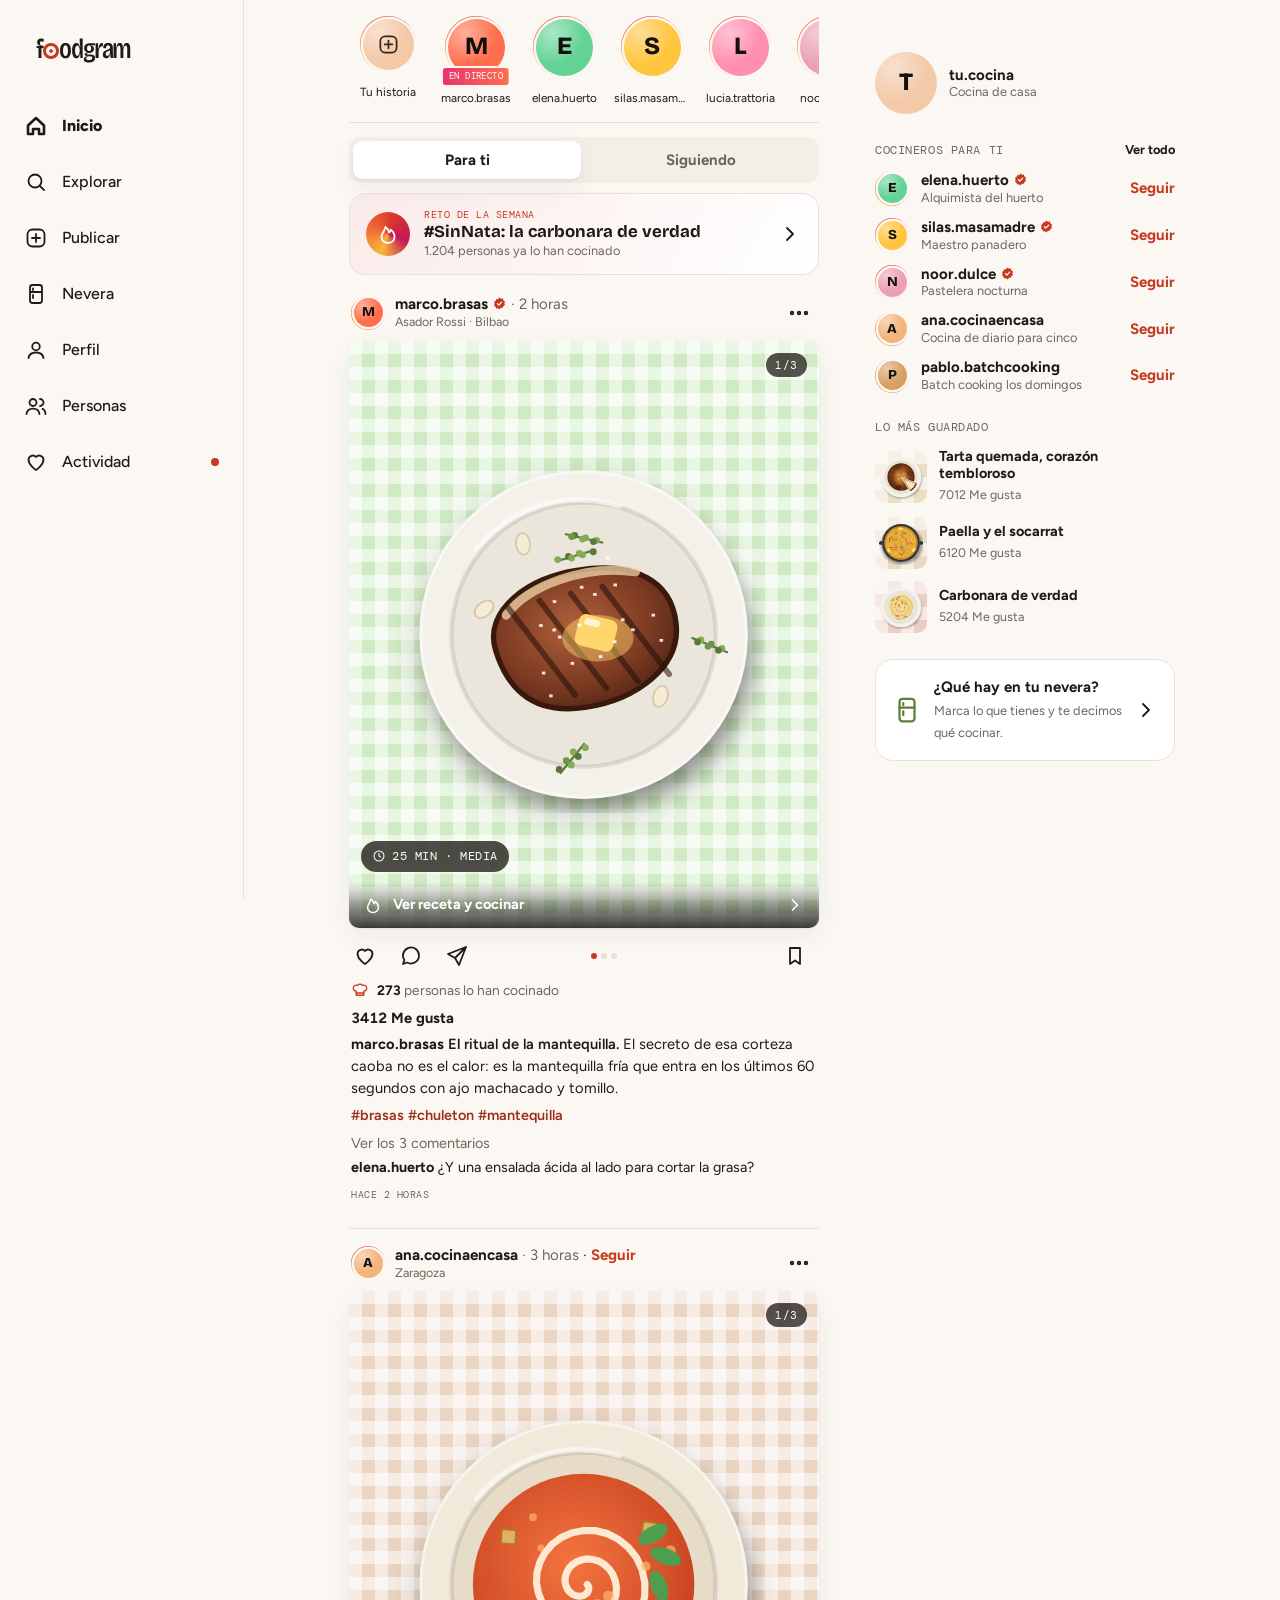
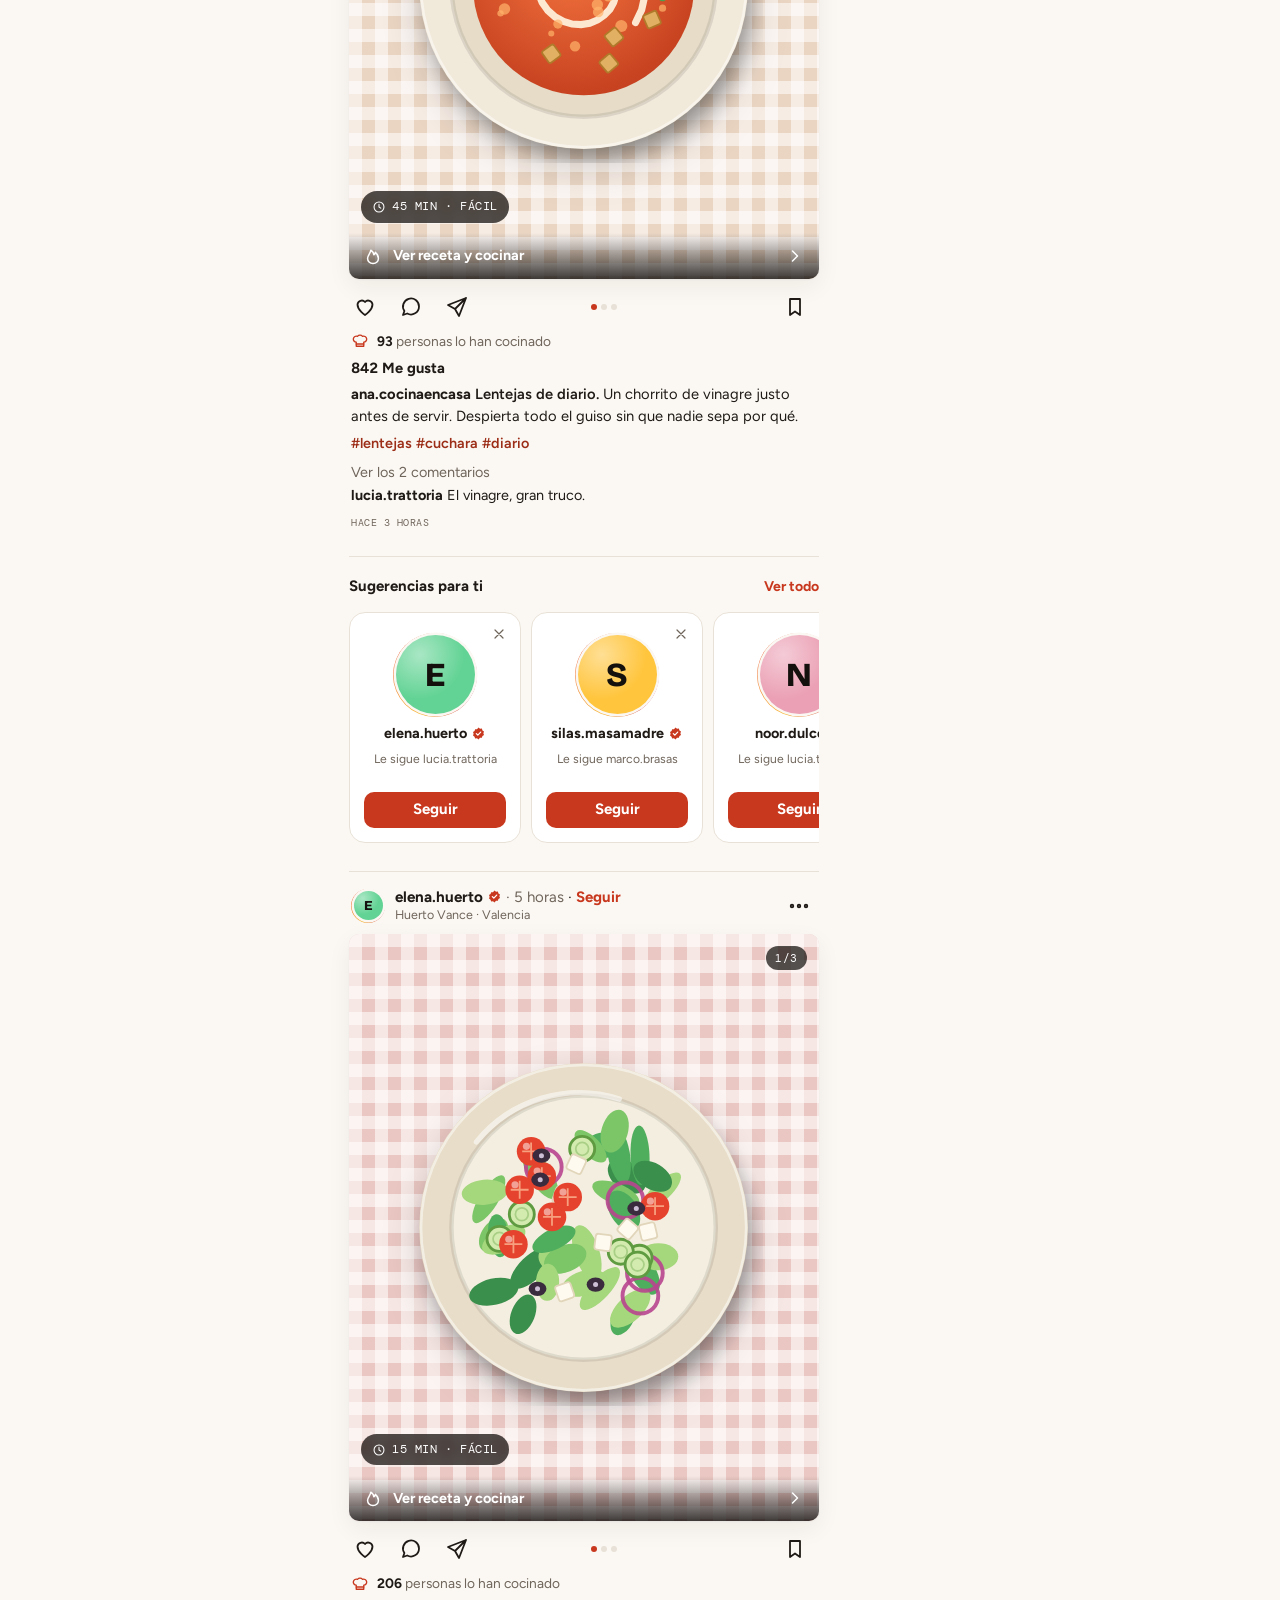
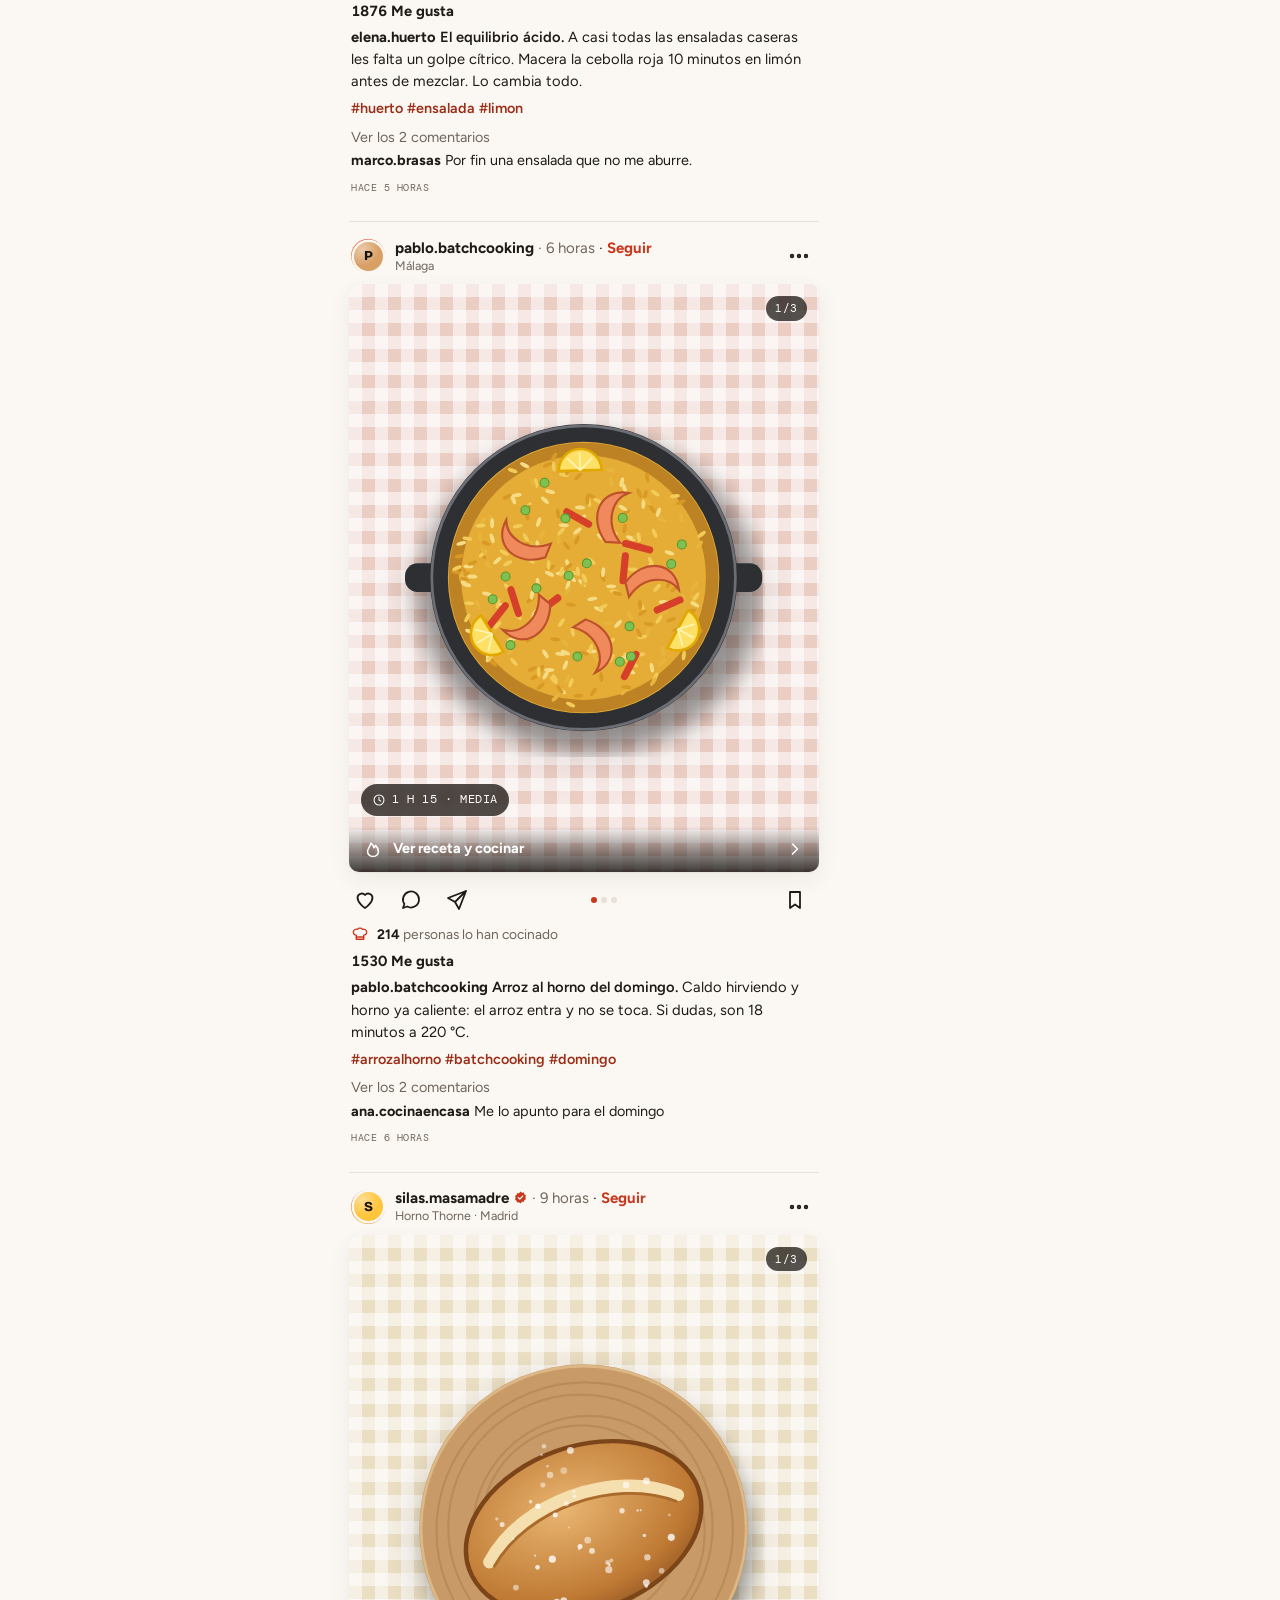
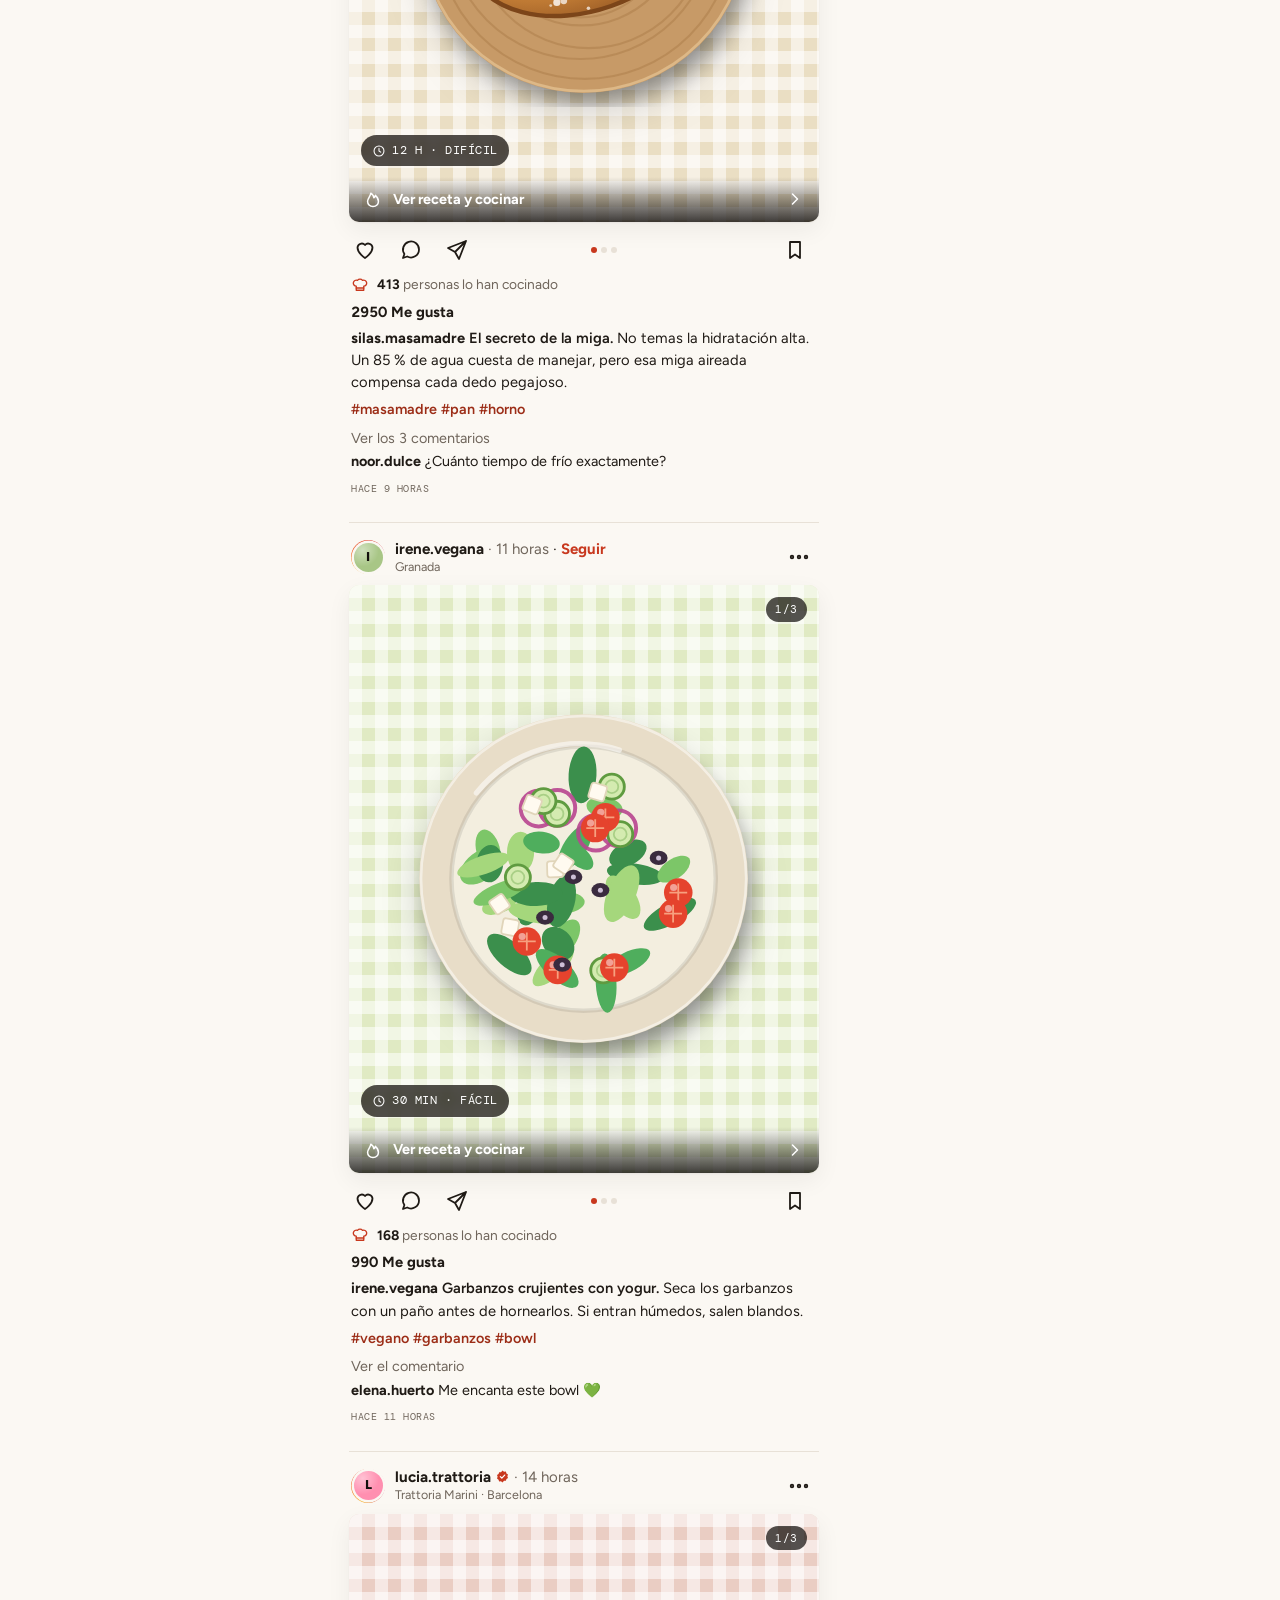
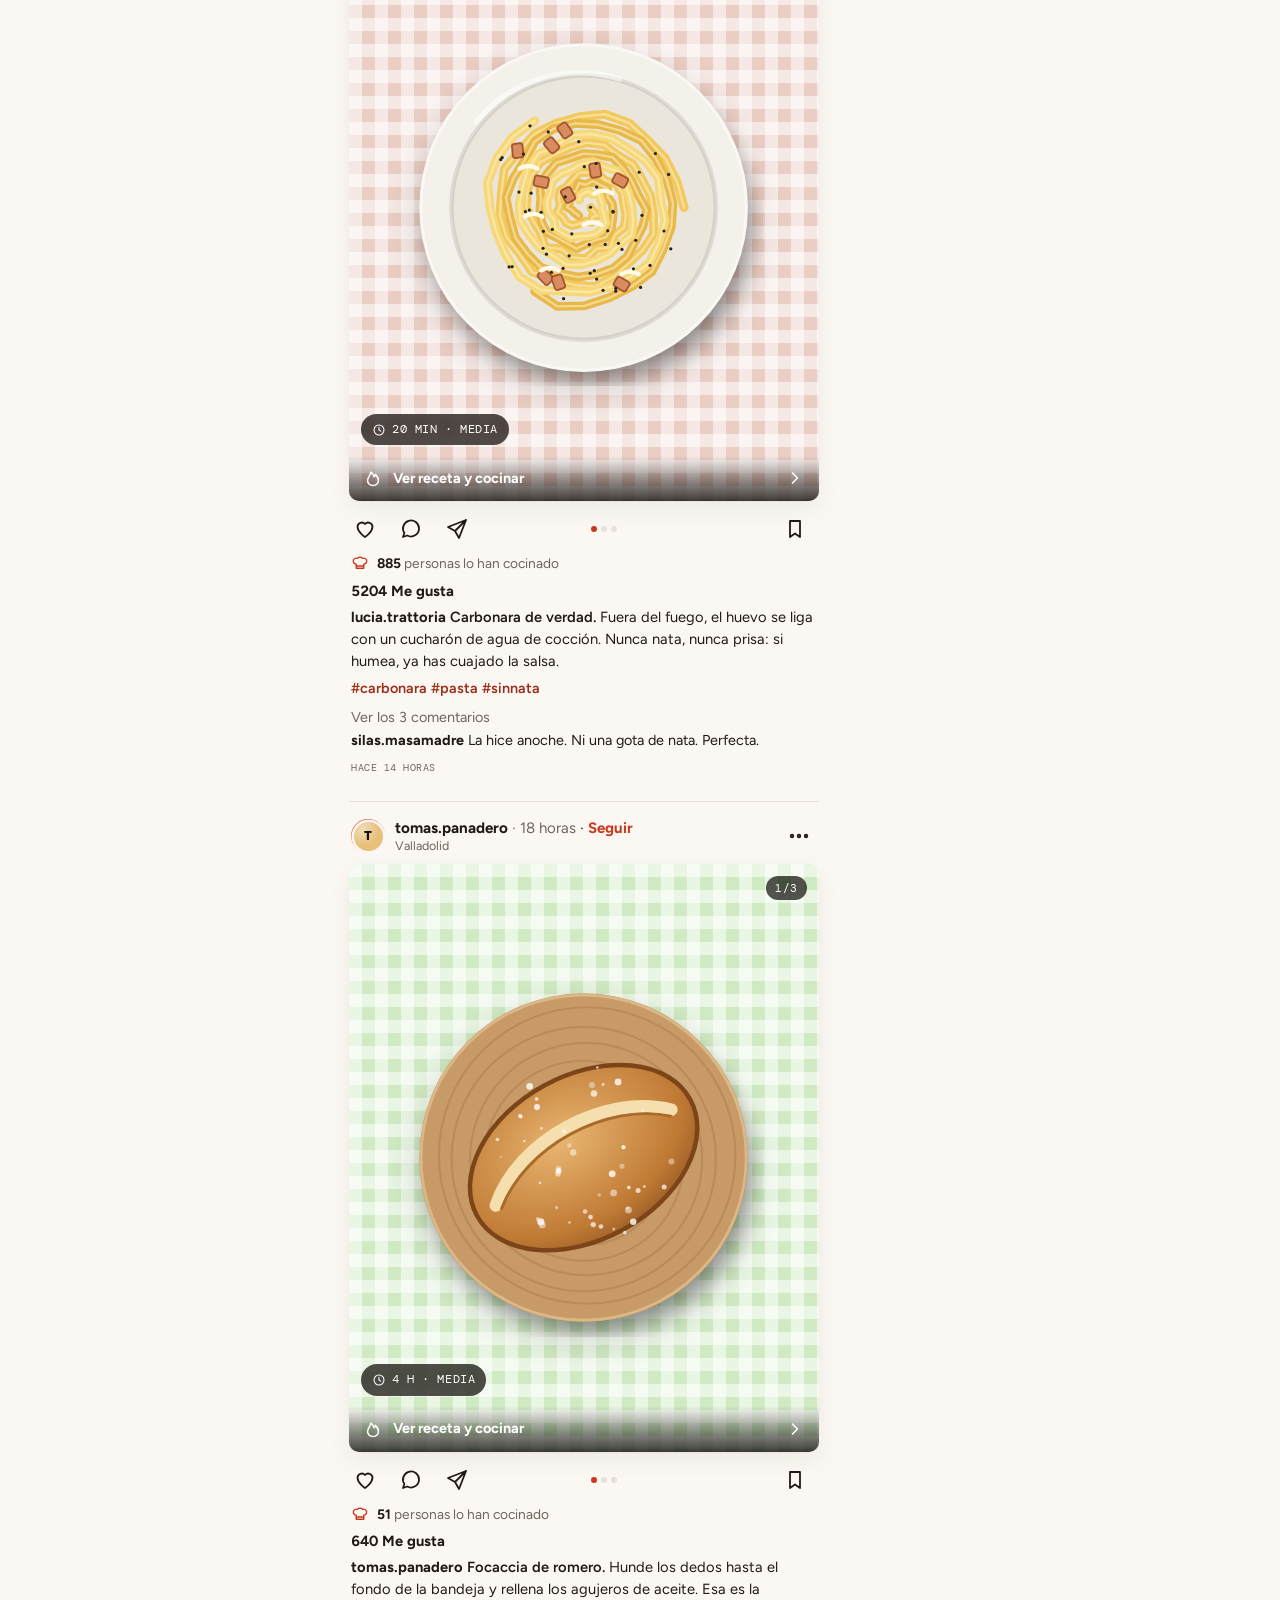
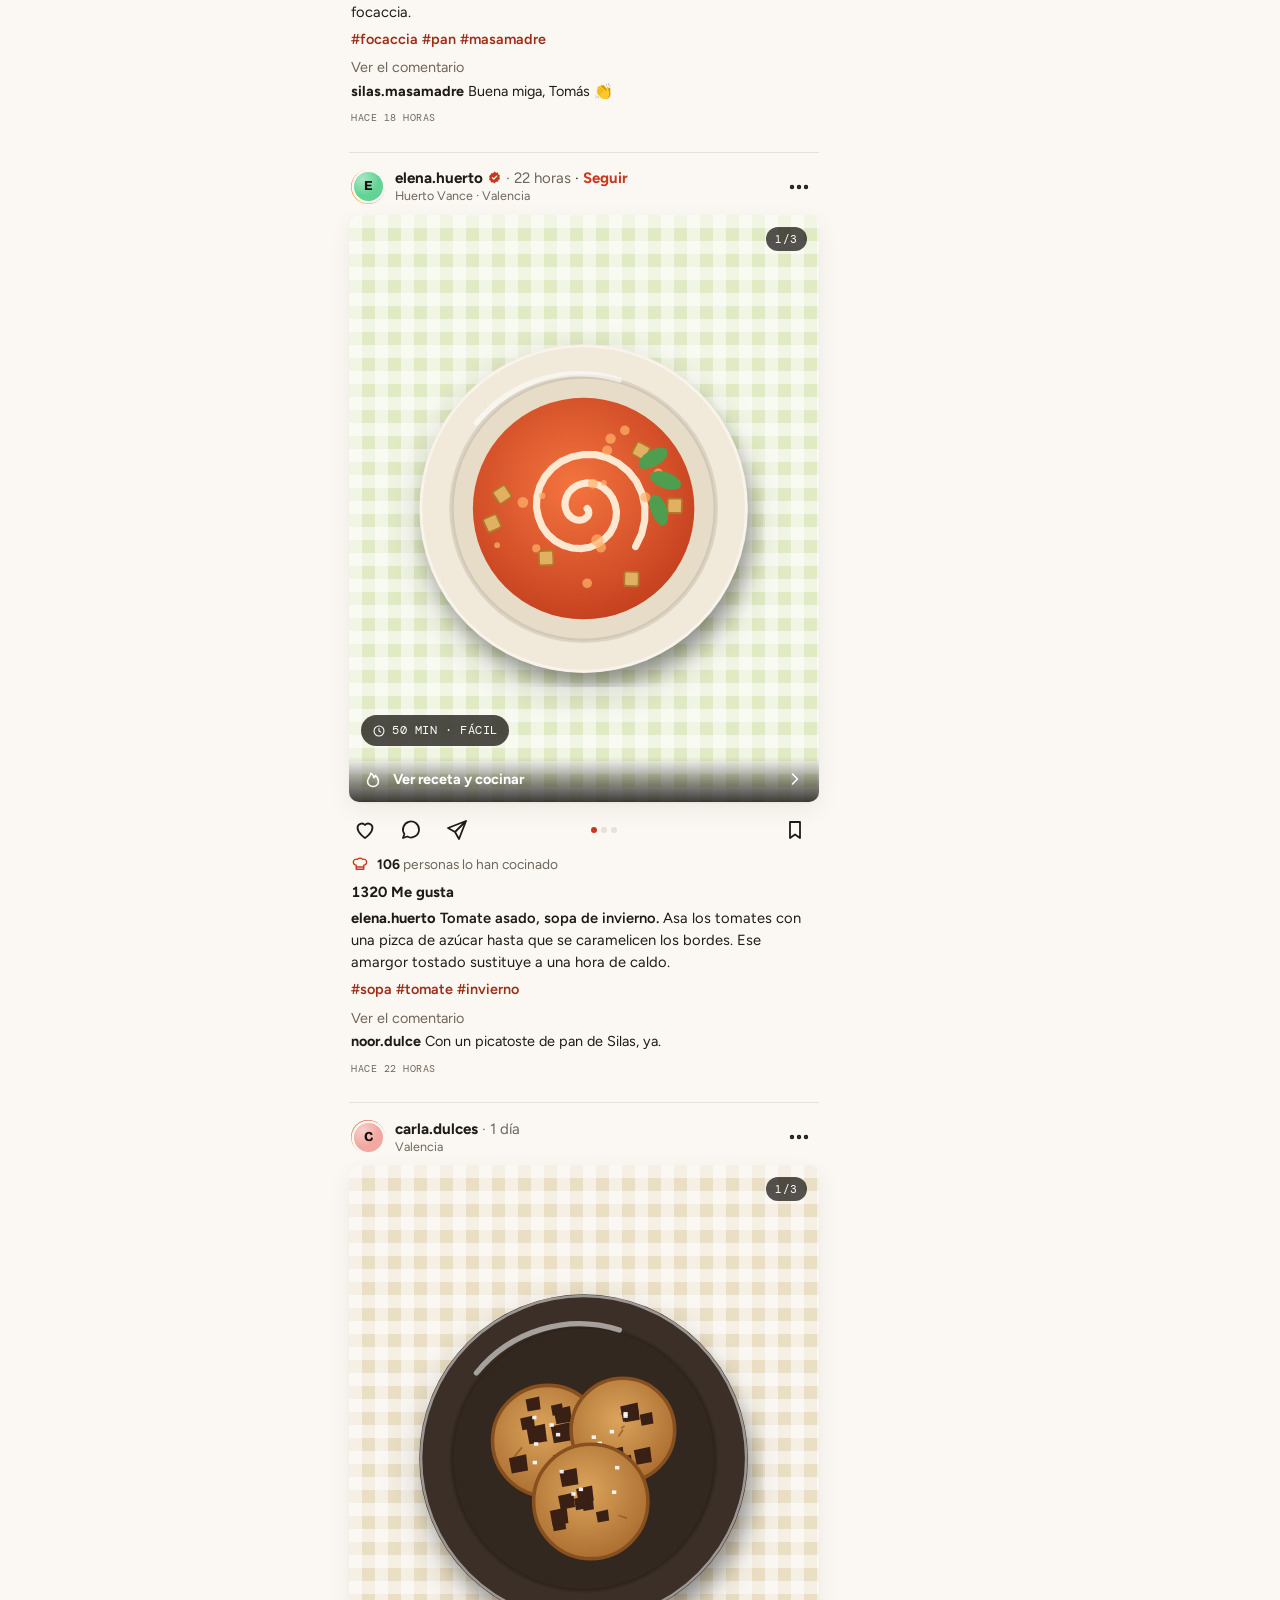
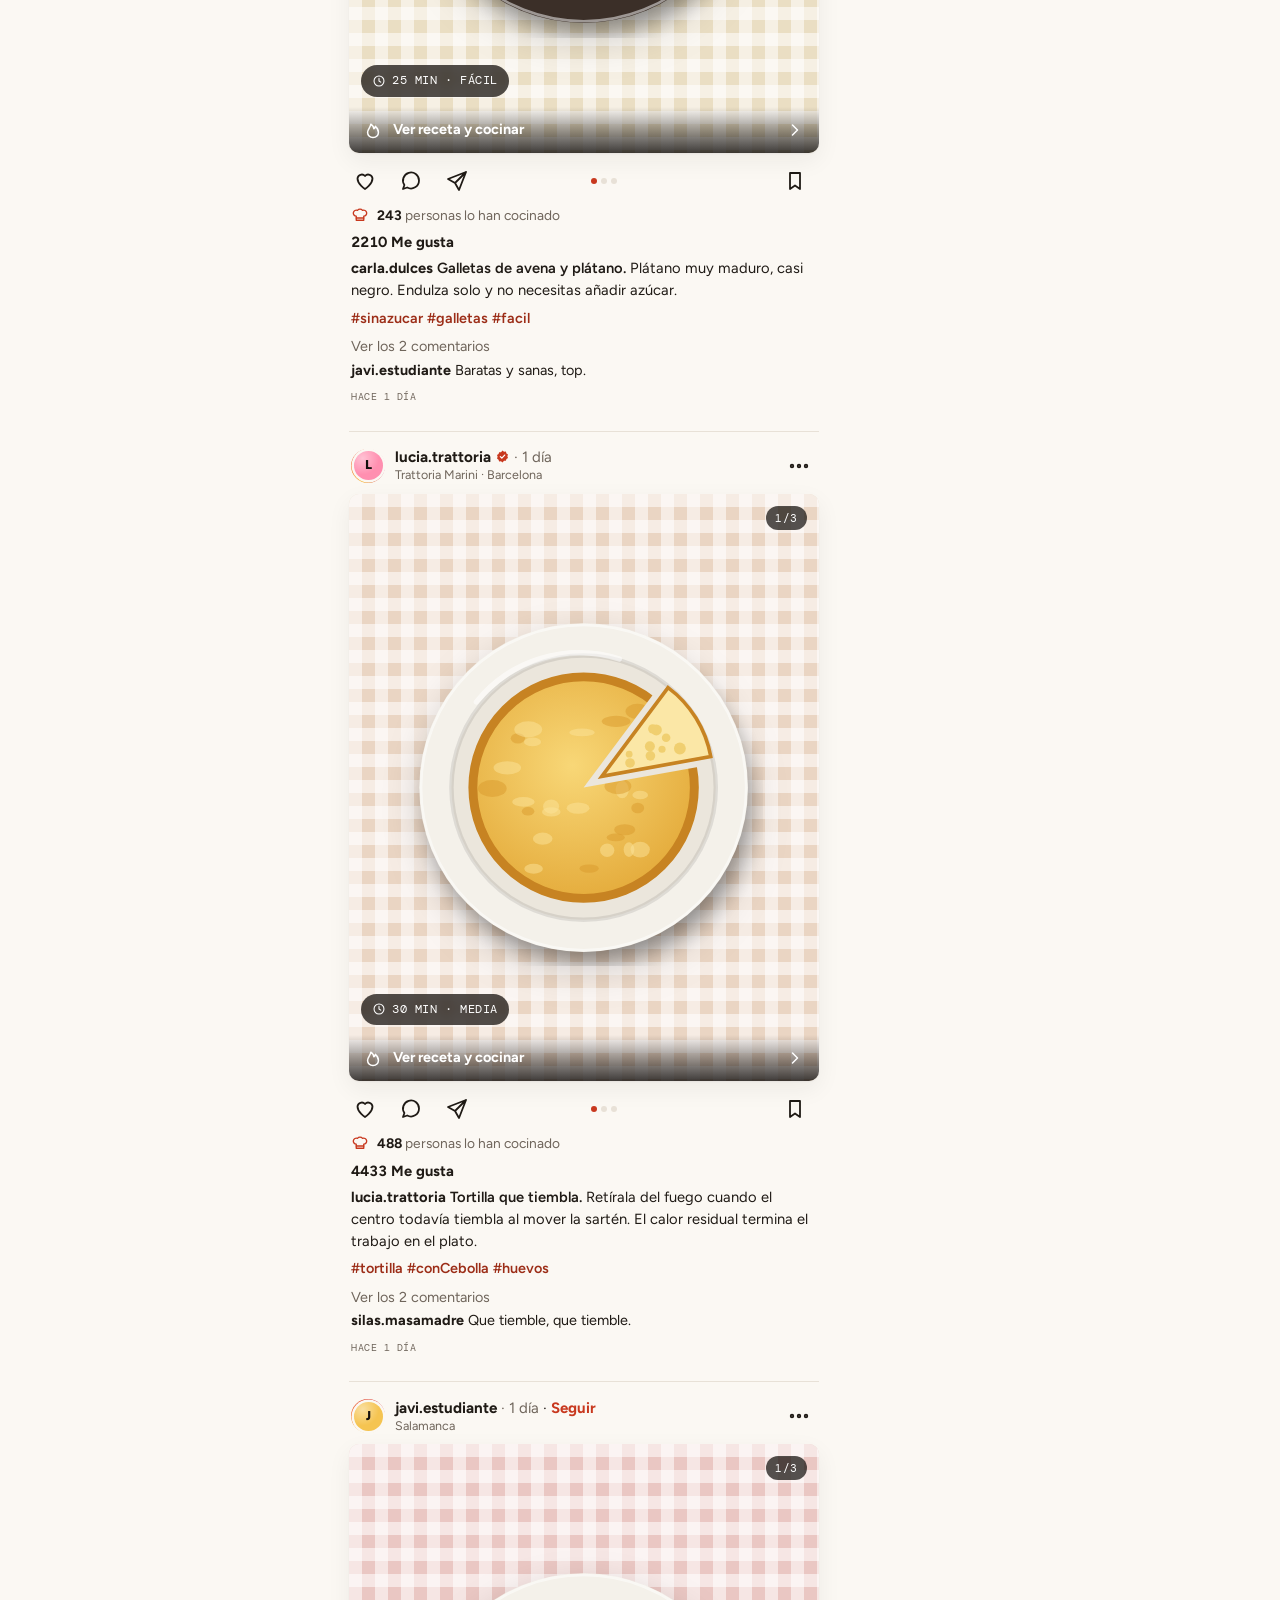
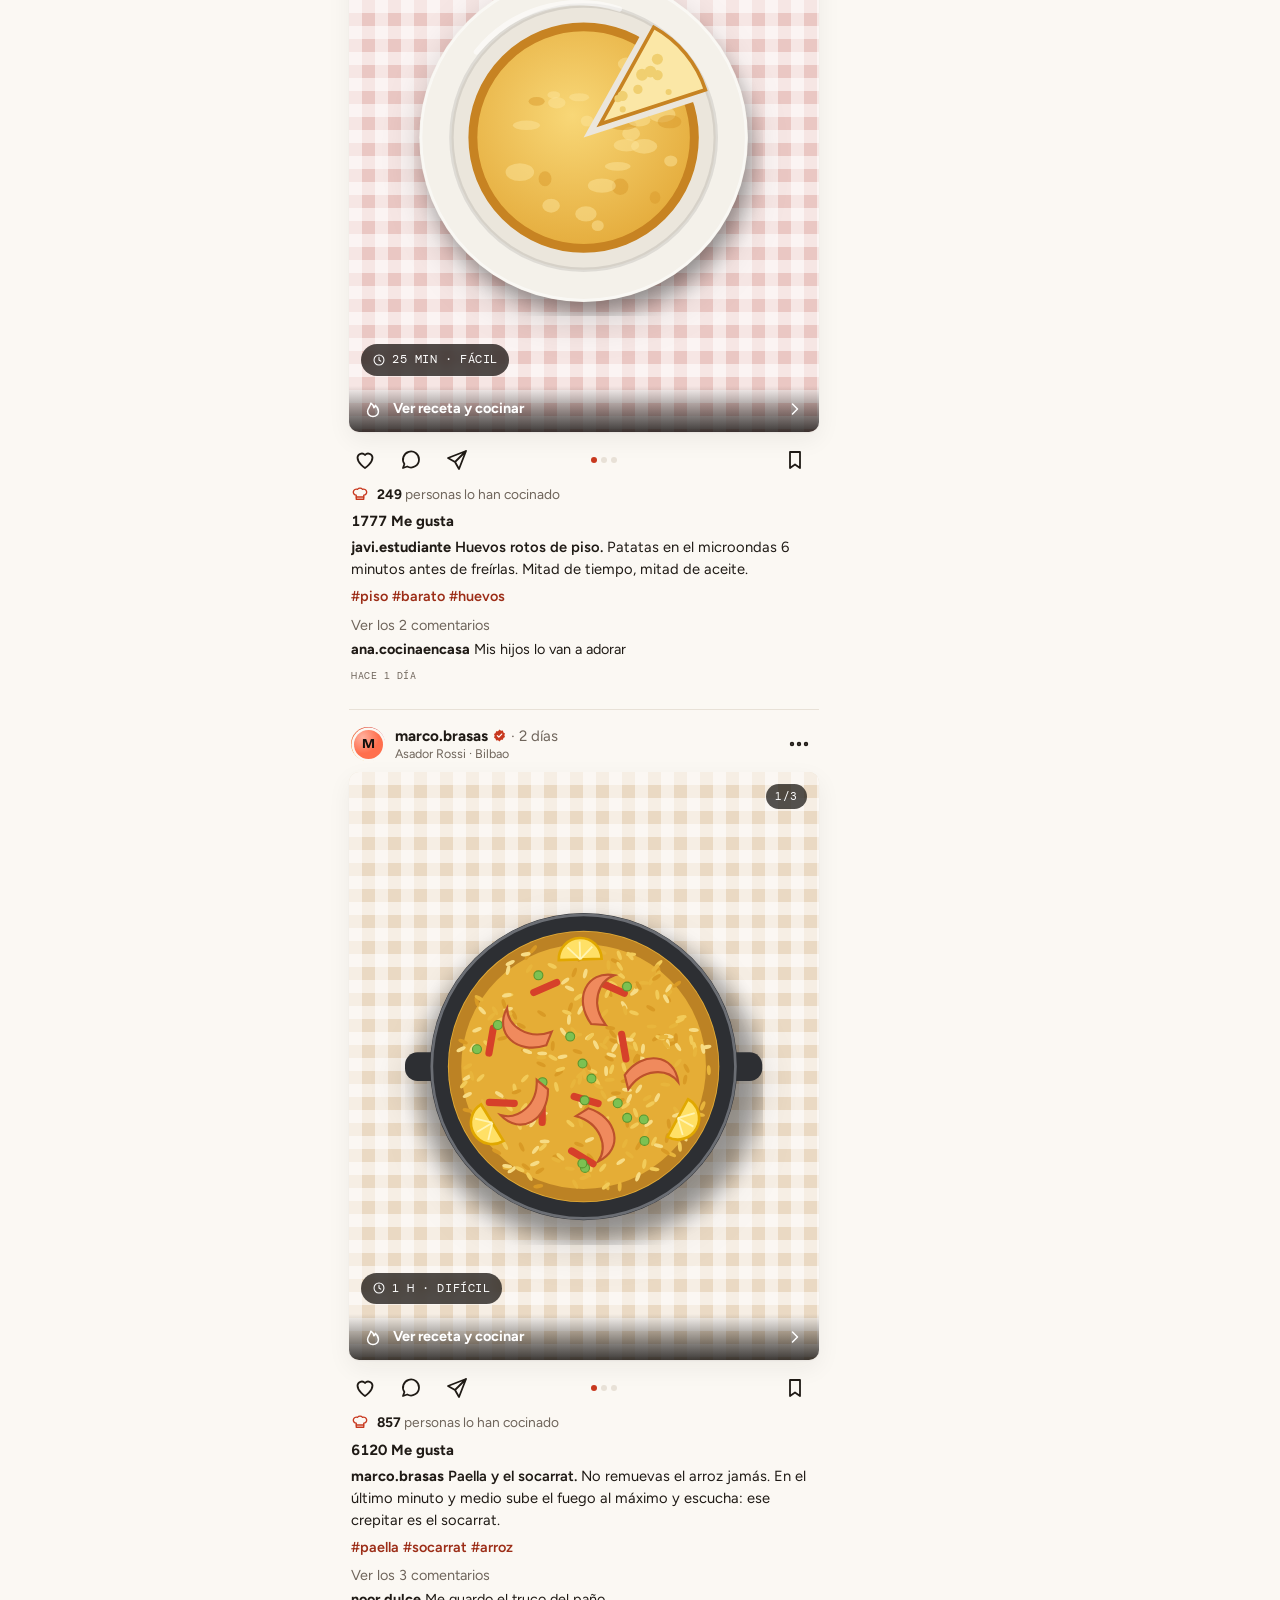
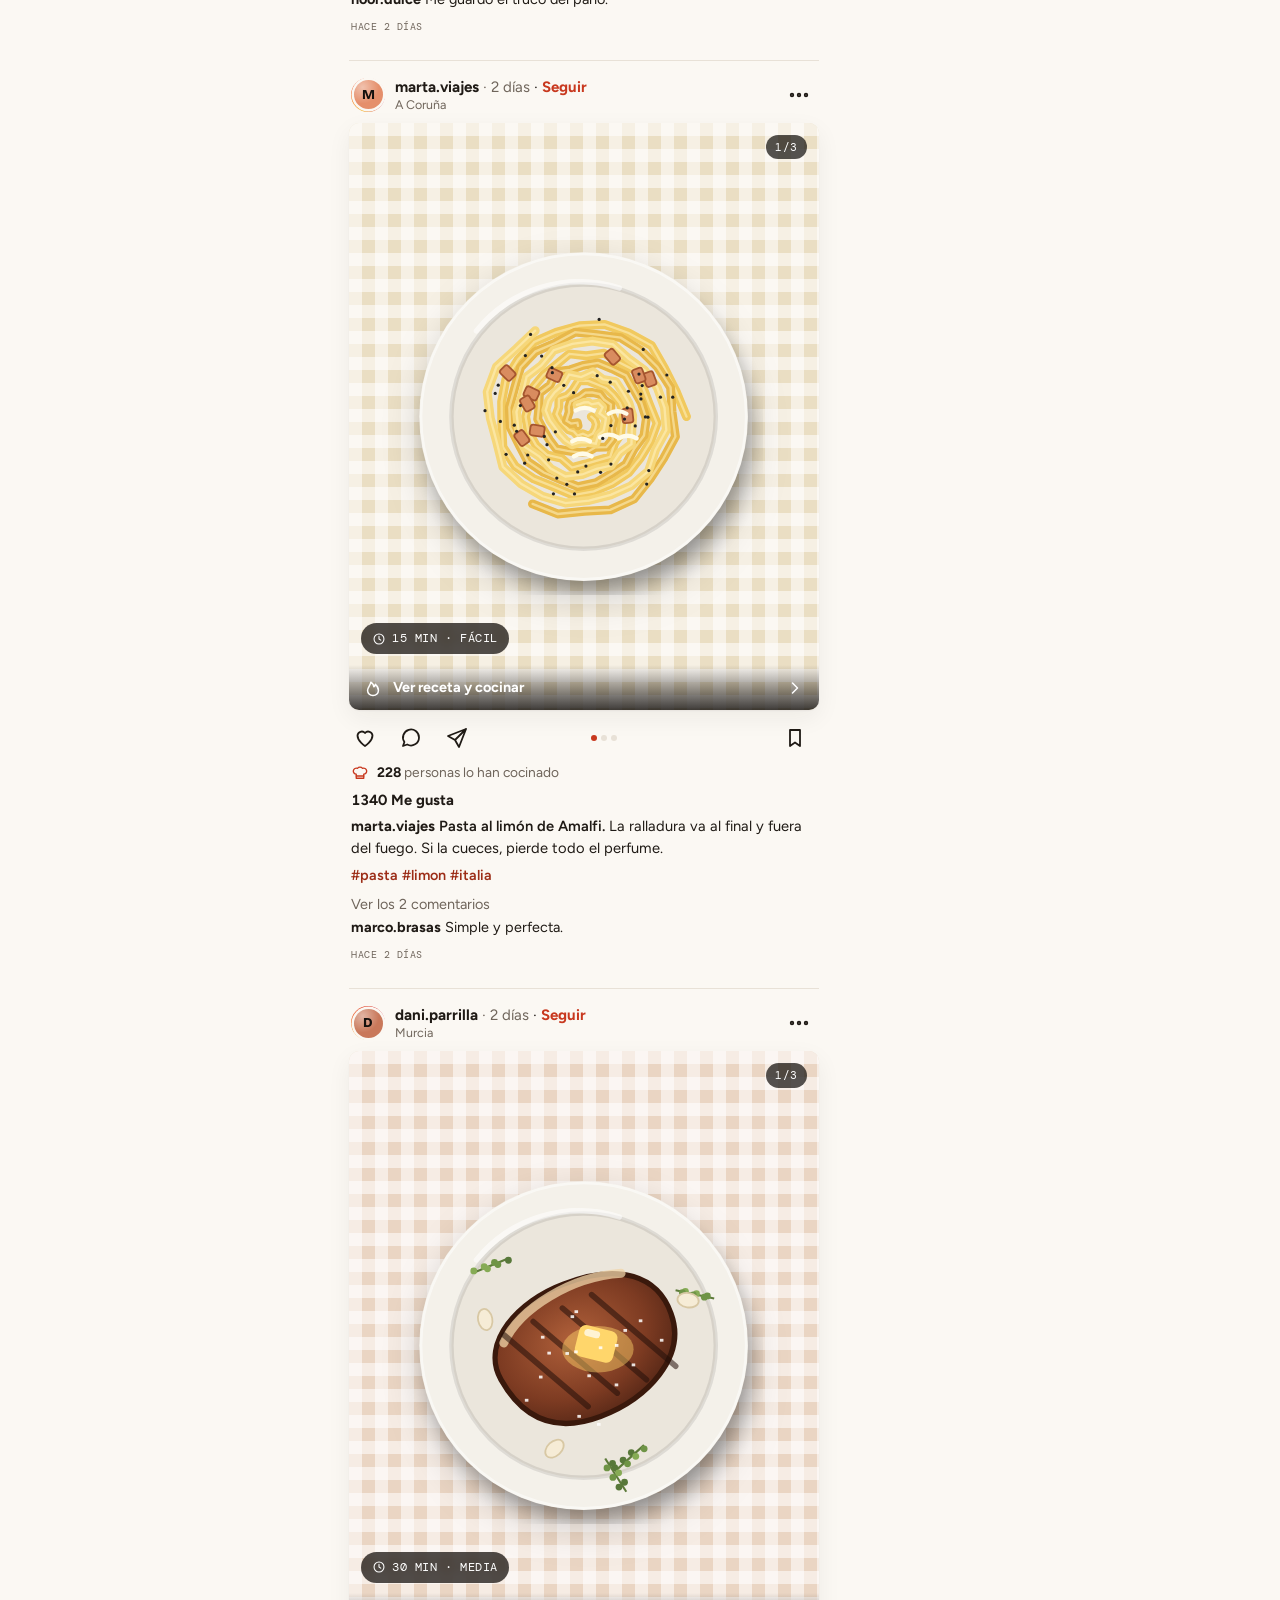
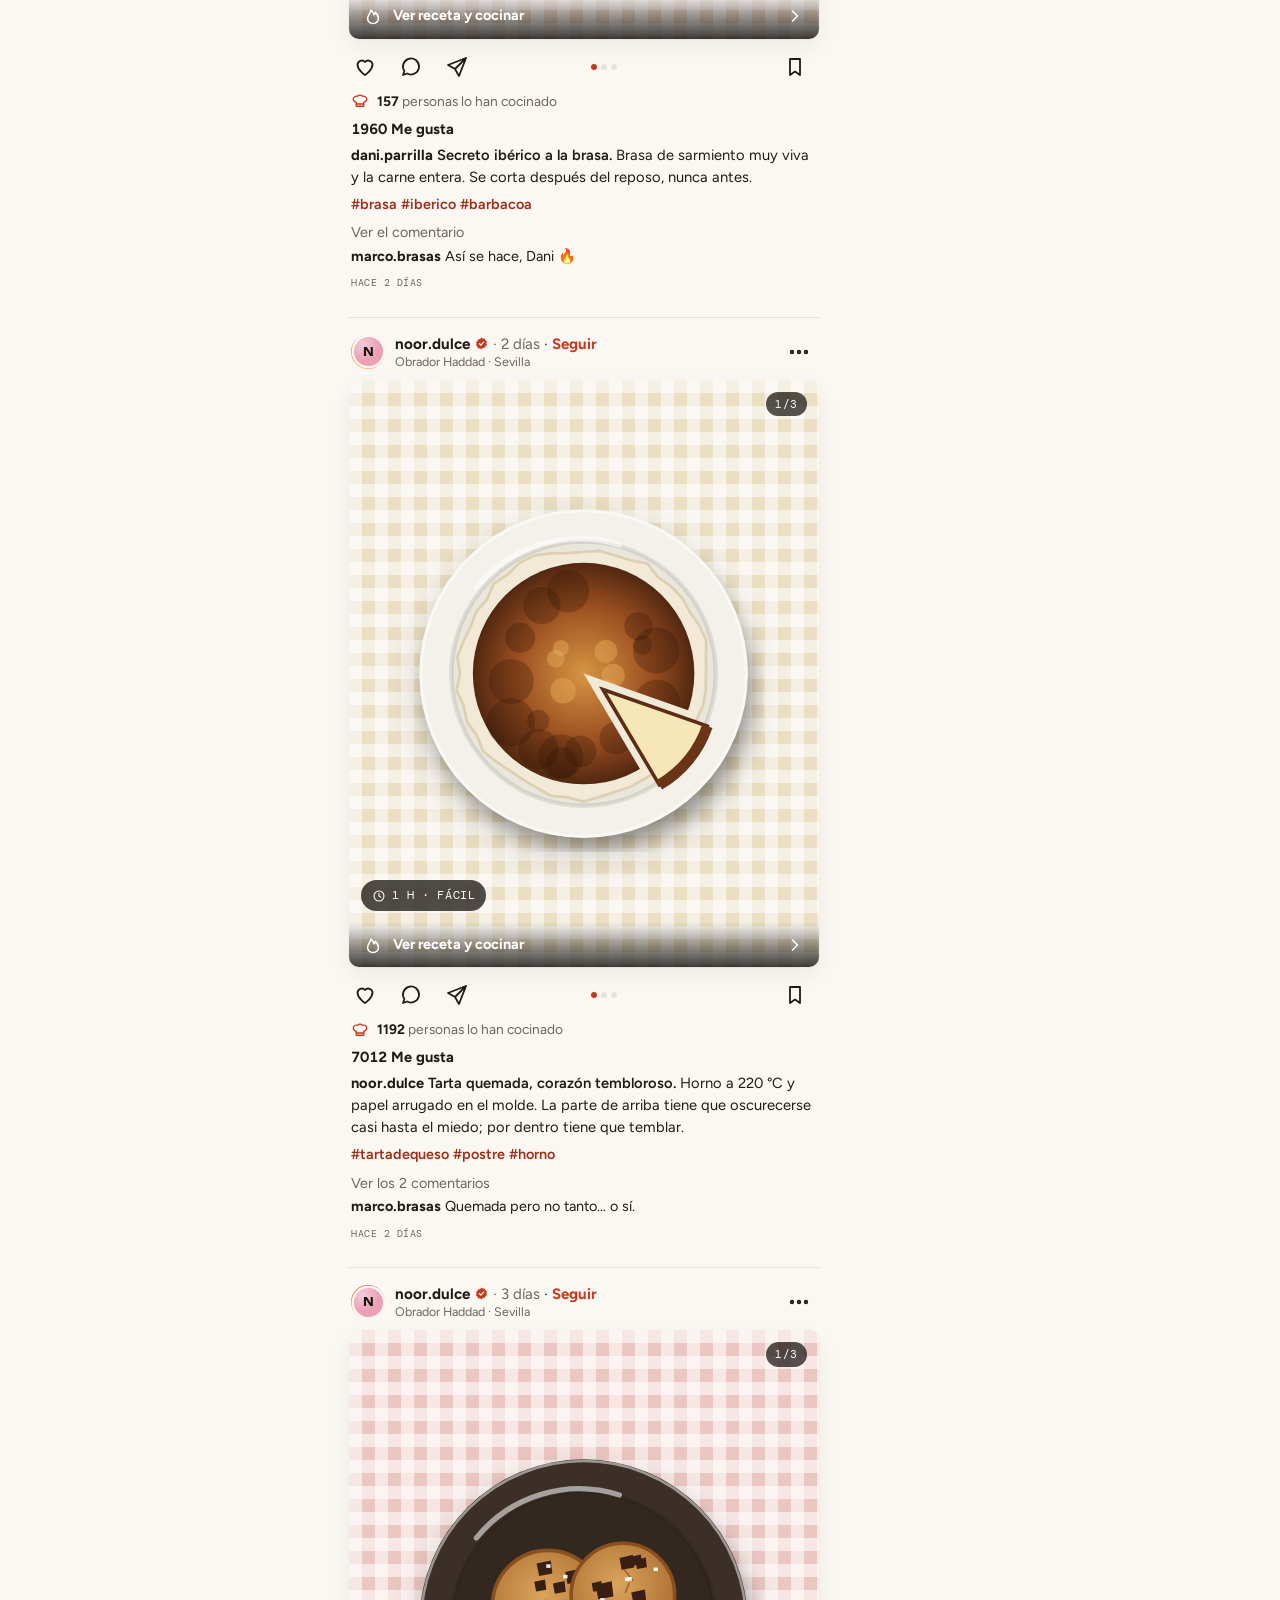
==== commit 2634c512: "Aplica el estudio de color y añade personas, sugerencias y rachas Paleta Harina/Brasa sin azules, ma" ====
--- a/index.html
+++ b/index.html
@@ -5,7 +5,7 @@
 <meta name="viewport" content="width=device-width, initial-scale=1, viewport-fit=cover">
 <title>Foodgram</title>
 <meta name="description" content="Foodgram: recetas con su secreto. Gira el plato, ajusta raciones, cocina paso a paso con temporizador y descubre qué puedes hacer con lo que hay en tu nevera.">
-<meta name="theme-color" content="#faf8f5">
+<meta name="theme-color" content="#FBF8F3">
 <meta property="og:type" content="website">
 <meta property="og:title" content="Foodgram · Recetas con secreto">
 <meta property="og:description" content="Cada receta guarda un truco. Gira el plato, revela el secreto y cocina paso a paso.">
@@ -23,7 +23,8 @@
   <a class="wordmark" href="#/" data-go="" aria-label="Foodgram, inicio">f<span class="o" aria-hidden="true"></span>odgram</a>
   <div class="top-actions">
     <button class="icon-btn" id="theme" type="button" aria-label="Cambiar entre modo claro y oscuro"><svg class="icon" viewBox="0 0 24 24" aria-hidden="true"><path d="M20 13.5A8 8 0 1 1 10.5 4a6.5 6.5 0 0 0 9.5 9.5Z"/></svg></button>
-    <a class="icon-btn" href="#/actividad" data-go="actividad" aria-label="Actividad"><svg class="icon" viewBox="0 0 24 24" aria-hidden="true"><path d="M12 20s-7.5-4.8-7.5-10.4A4.3 4.3 0 0 1 12 7a4.3 4.3 0 0 1 7.5 2.6C19.5 15.2 12 20 12 20Z"/></svg></a>
+    <a class="icon-btn" href="#/personas" data-go="personas" aria-label="Personas"><svg class="icon" viewBox="0 0 24 24" aria-hidden="true"><circle cx="9" cy="8.5" r="3.5"/><path d="M2.5 20c.5-3.4 3.1-5.3 6.5-5.3s6 1.9 6.5 5.3M16 5a3.5 3.5 0 0 1 0 7M18.5 14.9c1.8.6 2.8 2.3 3 5.1"/></svg></a>
+    <a class="icon-btn" href="#/actividad" data-go="actividad" aria-label="Actividad"><svg class="icon" viewBox="0 0 24 24" aria-hidden="true"><path d="M12 20s-7.5-4.8-7.5-10.4A4.3 4.3 0 0 1 12 7a4.3 4.3 0 0 1 7.5 2.6C19.5 15.2 12 20 12 20Z"/></svg><i class="dot" id="act-dot"></i></a>
   </div>
 </header>
 <nav class="dock" id="dock" aria-label="Principal"></nav>
--- a/css/app.css
+++ b/css/app.css
@@ -1,22 +1,24 @@
 /* Red social de cocina: feed central con historias, carrusel por receta y barra lateral; raíl de navegación en escritorio, dock en móvil. */
 :root{
-  --bg:#faf8f5;--surface:#ffffff;--surface-2:#f2eee8;--line:#e6e0d8;
-  --ink:#16120f;--muted:#7a716a;--salsa:#f2502c;--salsa-ink:#fff;--azafran:#e7a400;--albahaca:#1f9a5a;
-  --ring:conic-gradient(from 210deg,#ffc53d,#ff6f4d,#e8336d,#b04df0,#ffc53d);
-  --mantel-l:82%;--mantel-s:46%;--cuadro:rgba(255,255,255,.5);
+  /* Estudio de color: «Harina» de día (fondo neutro, acento tomate) y «Brasa» de noche (carbón cálido, acento ascua). */
+  --bg:#FBF8F3;--surface:#FFFFFF;--surface-2:#F3EEE6;--line:#E8E1D7;
+  --ink:#1F1A15;--muted:#6F655B;--salsa:#C8381E;--salsa-ink:#FFFFFF;--azafran:#E9A23B;--albahaca:#5E7F3A;--link:#9C2D17;
+  --ring:conic-gradient(from 200deg,#F6B93B,#F06A35,#D9342B,#C2185B,#F6B93B);
+  --mantel-l:84%;--mantel-s:48%;--cuadro:rgba(255,255,255,.55);
+  --shadow:0 1px 2px rgba(31,26,21,.05),0 8px 24px rgba(31,26,21,.06);
   --display:"Bricolage Grotesque","Arial Narrow",system-ui,sans-serif;
   --body:"Figtree",system-ui,-apple-system,"Segoe UI",Roboto,sans-serif;
   --mono:"DM Mono",ui-monospace,"SFMono-Regular",Menlo,monospace;
   --r:18px;--dock:68px;
 }
 @media (prefers-color-scheme:dark){:root:not([data-theme="light"]){
-  --bg:#0f0d0c;--surface:#181513;--surface-2:#221e1b;--line:#2e2925;
-  --ink:#f6f2ee;--muted:#a59c94;--salsa:#ff6f4d;--salsa-ink:#1a0d08;--azafran:#ffc53d;--albahaca:#62d394;
-  --mantel-l:26%;--mantel-s:34%;--cuadro:rgba(255,255,255,.07);color-scheme:dark}}
+  --bg:#14110F;--surface:#1E1A17;--surface-2:#27221E;--line:#332D28;
+  --ink:#F6F0E8;--muted:#A89E93;--salsa:#FF6B3D;--salsa-ink:#1A0C05;--azafran:#F6B93B;--albahaca:#62D394;--link:#FF9B7A;
+  --mantel-l:24%;--mantel-s:32%;--cuadro:rgba(255,255,255,.06);--shadow:0 1px 2px rgba(0,0,0,.3),0 10px 30px rgba(0,0,0,.25);color-scheme:dark}}
 :root[data-theme="dark"]{
-  --bg:#0f0d0c;--surface:#181513;--surface-2:#221e1b;--line:#2e2925;
-  --ink:#f6f2ee;--muted:#a59c94;--salsa:#ff6f4d;--salsa-ink:#1a0d08;--azafran:#ffc53d;--albahaca:#62d394;
-  --mantel-l:26%;--mantel-s:34%;--cuadro:rgba(255,255,255,.07);color-scheme:dark}
+  --bg:#14110F;--surface:#1E1A17;--surface-2:#27221E;--line:#332D28;
+  --ink:#F6F0E8;--muted:#A89E93;--salsa:#FF6B3D;--salsa-ink:#1A0C05;--azafran:#F6B93B;--albahaca:#62D394;--link:#FF9B7A;
+  --mantel-l:24%;--mantel-s:32%;--cuadro:rgba(255,255,255,.06);--shadow:0 1px 2px rgba(0,0,0,.3),0 10px 30px rgba(0,0,0,.25);color-scheme:dark}
 
 *{box-sizing:border-box}
 html{-webkit-text-size-adjust:100%}
@@ -58,12 +60,12 @@
 
 /* Avatares con anillo de historia */
 .avw{--s:56px;width:var(--s);height:var(--s);border-radius:50%;display:inline-grid;place-items:center;flex:none;position:relative}
-.avw.sm{--s:36px}.avw.md{--s:66px}.avw.xl{--s:128px}
+.avw.sm{--s:34px}.avw.md{--s:62px}.avw.lg{--s:84px}.avw.xl{--s:128px}
 .avw.ring{background:var(--ring);padding:2.5px}
 .avw.ring.seen{background:var(--line)}
-.avw .av{width:100%;height:100%;border-radius:50%;display:grid;place-items:center;background:var(--c);color:#14100d;font-family:var(--display);font-weight:800;font-size:calc(var(--s) * .4)}
+.avw .av{width:100%;height:100%;border-radius:50%;display:grid;place-items:center;background:radial-gradient(circle at 30% 25%,rgba(255,255,255,.45),transparent 55%),var(--c);color:#14100d;font-family:var(--display);font-weight:800;font-size:calc(var(--s) * .4)}
 .avw.ring .av{box-shadow:0 0 0 2.5px var(--bg)}
-.av.me{color:#0b2233}
+.av.me{color:#3a2214}
 .av.me .icon{width:45%;height:45%}
 
 /* Historias */
@@ -145,9 +147,7 @@
 .cap{font-size:.92rem;display:-webkit-box;-webkit-line-clamp:3;-webkit-box-orient:vertical;overflow:hidden}
 .cap strong{font-weight:600}
 .tags{margin-top:4px;font-size:.9rem;line-height:1.7}
-.tags button{border:0;background:none;padding:0;color:#2f6fd6;font-weight:500}
-:root[data-theme="dark"] .tags button{color:#8ab4ff}
-@media (prefers-color-scheme:dark){:root:not([data-theme="light"]) .tags button{color:#8ab4ff}}
+.tags button{border:0;background:none;padding:0;color:var(--link);font-weight:600}
 .see-com{border:0;background:none;padding:0;margin-top:6px;color:var(--muted);font-size:.9rem}
 .last-com{font-size:.9rem;margin-top:2px}
 .when{color:var(--muted);margin-top:8px;font-size:.64rem}
@@ -400,3 +400,84 @@
 .cook .btn.ghost{background:transparent;color:#fff;border:1.5px solid rgba(255,255,255,.25)}
 .cook .btn{border-radius:999px}
 .cook .icon-btn{border:1px solid rgba(255,255,255,.14)}
+
+/* ---------- Acabados y componentes nuevos ---------- */
+.vb{width:15px;height:15px;fill:var(--salsa);vertical-align:-2px;margin-left:4px;flex:none}
+.ago{color:var(--muted);font-weight:400}
+.post{padding:16px 0 26px}
+.post-h .handle{font-size:.95rem}
+.media{border-radius:10px;box-shadow:var(--shadow)}
+.cooked{display:flex;align-items:center;gap:8px;margin:2px 0 6px;font-size:.86rem;color:var(--muted)}
+.cooked .icon{width:18px;height:18px;color:var(--salsa)}
+.cooked b{color:var(--ink)}
+.likes{font-weight:700}
+.cap b{font-weight:700}
+
+.ftabs{display:flex;gap:6px;margin:14px 0 10px;padding:4px;background:var(--surface-2);border-radius:12px}
+.ftabs button{flex:1;min-height:38px;border:0;border-radius:9px;background:transparent;font-weight:700;color:var(--muted)}
+.ftabs button[aria-selected="true"]{background:var(--surface);color:var(--ink);box-shadow:var(--shadow)}
+
+.reto{width:100%;display:flex;align-items:center;gap:14px;text-align:left;padding:14px 16px;margin:6px 0 4px;border:1px solid var(--line);border-radius:16px;background:linear-gradient(120deg,color-mix(in srgb,var(--salsa) 10%,var(--surface)),var(--surface))}
+.reto>span:nth-child(2){flex:1;display:flex;flex-direction:column;line-height:1.3}
+.reto .mono{color:var(--salsa);font-size:.64rem}
+.reto b{font-family:var(--display);font-size:1.05rem}
+.reto small{color:var(--muted);font-size:.8rem}
+.reto-ic{width:44px;height:44px;border-radius:50%;display:grid;place-items:center;background:var(--ring);color:#fff;flex:none}
+.reto:hover{border-color:var(--salsa)}
+
+.sugs{padding:18px 0 22px;border-bottom:1px solid var(--line)}
+.sugs-h{display:flex;justify-content:space-between;align-items:center;margin-bottom:12px}
+.sugs-h a{color:var(--salsa);font-weight:700;text-decoration:none;font-size:.88rem}
+.sugs-row{display:flex;gap:10px;overflow-x:auto;scroll-snap-type:x mandatory;padding:2px 2px 6px;scrollbar-width:none}
+.sugs-row::-webkit-scrollbar{display:none}
+.sug-card{flex:0 0 172px;scroll-snap-align:start;position:relative;display:flex;flex-direction:column;align-items:center;gap:6px;padding:20px 14px 14px;border-radius:16px;background:var(--surface);border:1px solid var(--line);text-align:center}
+.sug-card .follow{width:100%;margin-top:6px}
+.sug-av{display:inline-flex;text-decoration:none}
+.sug-n{display:flex;align-items:center;justify-content:center;max-width:100%;font-size:.9rem}
+.sug-n .handle{overflow:hidden;text-overflow:ellipsis;white-space:nowrap}
+.sug-m{font-size:.76rem;color:var(--muted);min-height:2.4em;line-height:1.25}
+.sug-x{position:absolute;top:6px;right:6px;width:30px;height:30px;border:0;border-radius:50%;background:none;color:var(--muted);display:grid;place-items:center}
+.sug-x .icon{width:16px;height:16px}
+.sug-x:hover{background:var(--surface-2)}
+
+.side-hr{display:flex;justify-content:space-between;align-items:baseline;margin-top:14px}
+.side-hr .side-h{margin:0}
+.see-all{font-size:.8rem;font-weight:700;text-decoration:none}
+.see-all:hover{color:var(--salsa)}
+.sug .handle,.me-row b{display:inline}
+
+.xtabs{display:flex;gap:28px;border-bottom:1px solid var(--line);margin-bottom:14px}
+.xtabs>*{padding:10px 0;border:0;background:none;font-weight:700;color:var(--muted);text-decoration:none;border-bottom:2px solid transparent;margin-bottom:-1px}
+.xtabs [aria-selected="true"]{color:var(--ink);border-bottom-color:var(--ink)}
+
+.person{display:grid;grid-template-columns:auto minmax(0,1fr) auto;gap:14px;align-items:start;padding:16px 0;border-bottom:1px solid var(--line)}
+.person-av{display:inline-flex;text-decoration:none}
+.person-main p:first-child{display:flex;align-items:center}
+.person-sub{font-size:.88rem;color:var(--muted)}
+.person-meta{font-size:.8rem;color:var(--muted);margin-top:2px}
+.person-th{display:grid;grid-template-columns:repeat(3,64px);gap:6px;margin-top:10px}
+.person-th a{aspect-ratio:1;border-radius:10px;padding:6px;display:block}
+.person .follow{margin-top:4px}
+
+.streak{display:flex;gap:10px;flex-wrap:wrap;margin:-4px 0 14px}
+.streak span{display:inline-flex;align-items:center;gap:6px;padding:6px 12px;border-radius:999px;background:var(--surface-2);font-size:.84rem}
+.streak .icon{width:16px;height:16px;color:var(--salsa)}
+.prof-name h1{display:flex;align-items:center}
+
+.dot{width:8px;height:8px;border-radius:50%;background:var(--salsa);display:inline-block;margin-left:auto}
+.top .icon-btn{position:relative}
+.top .dot{position:absolute;top:9px;right:9px;margin:0;box-shadow:0 0 0 2px var(--bg)}
+
+.chip{transition:background .15s,border-color .15s}
+.follow:not(.sm){transition:background .15s}
+.end .btn{margin-top:10px}
+.story-chip small{margin-top:6px}
+.live{top:50px}
+@media (max-width:520px){
+  .prof{grid-template-columns:auto minmax(0,1fr);gap:8px 18px;align-items:center}
+  .prof-main{display:contents}
+  .prof-av{grid-row:1}
+  .prof-name{grid-column:2;grid-row:1}
+  .counts,.streak,.bio{grid-column:1/-1}
+  .counts{justify-content:space-between;margin:10px 0 4px}
+}
